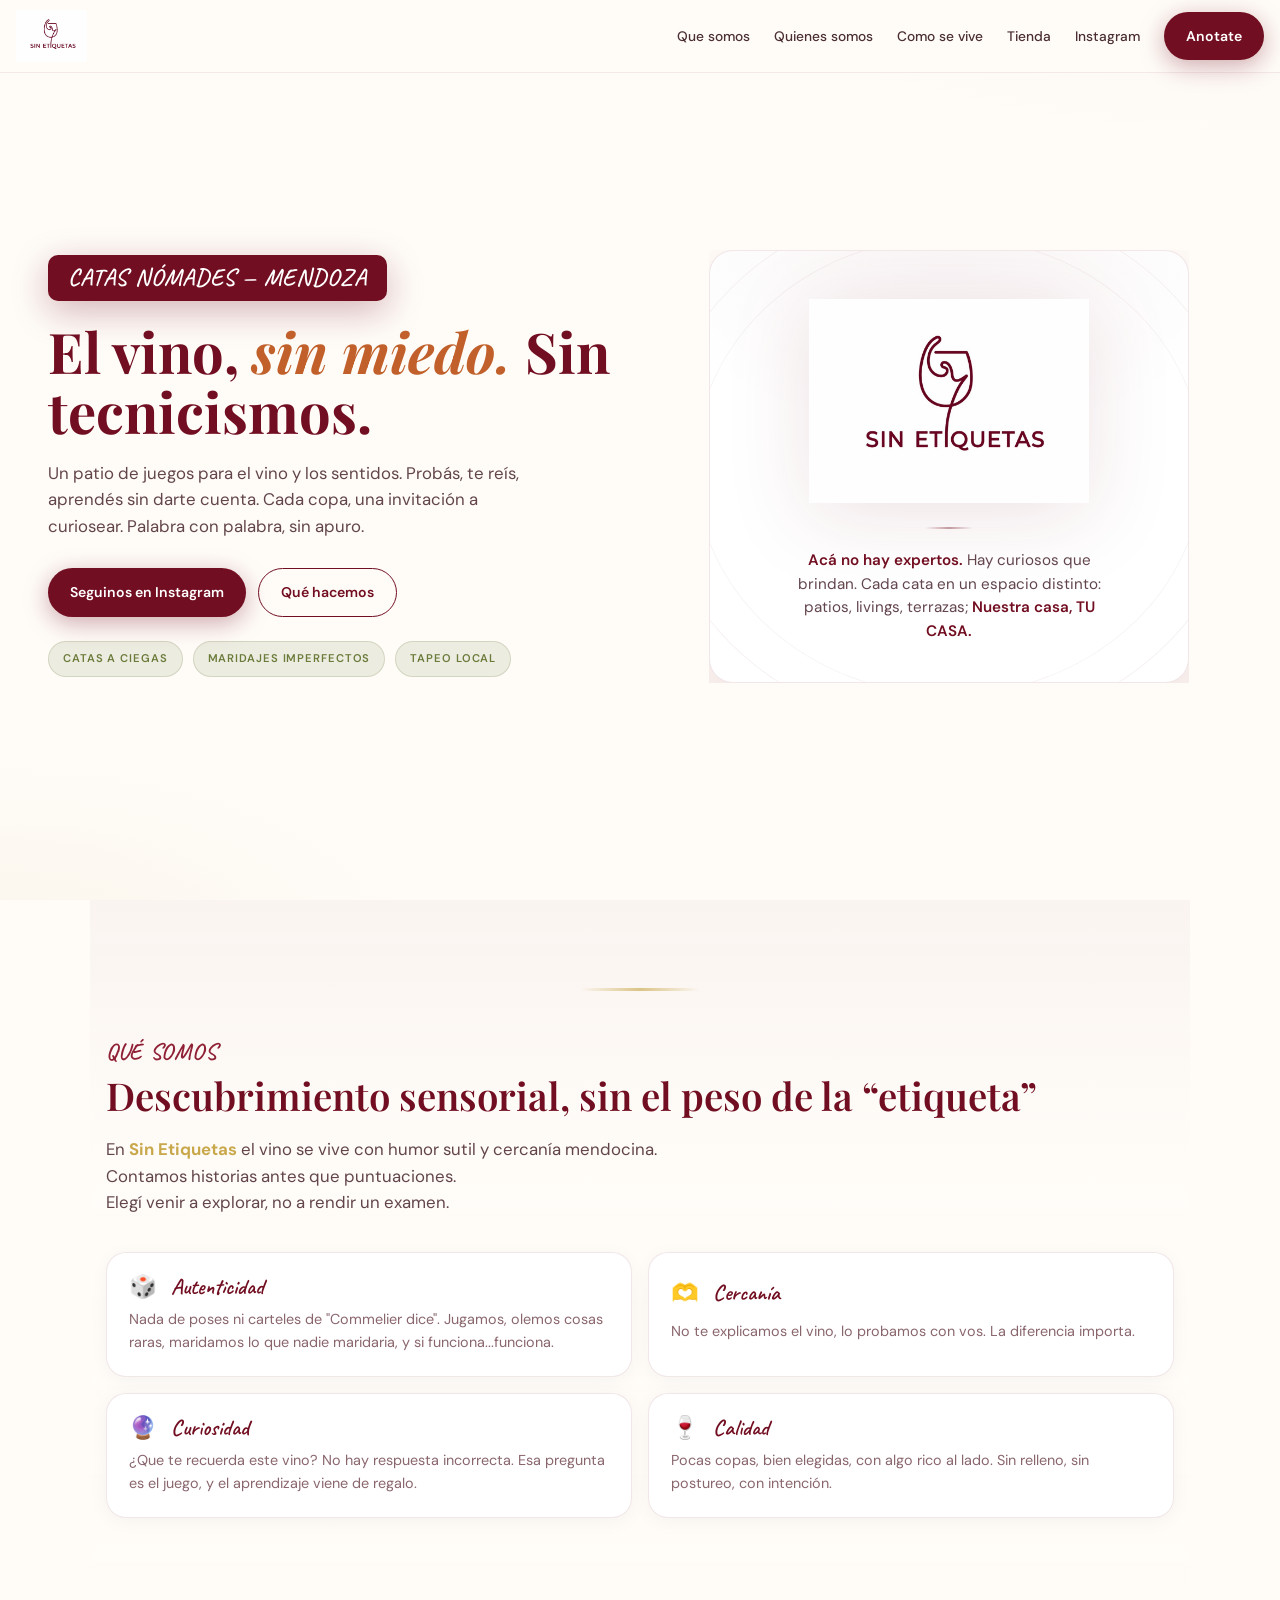
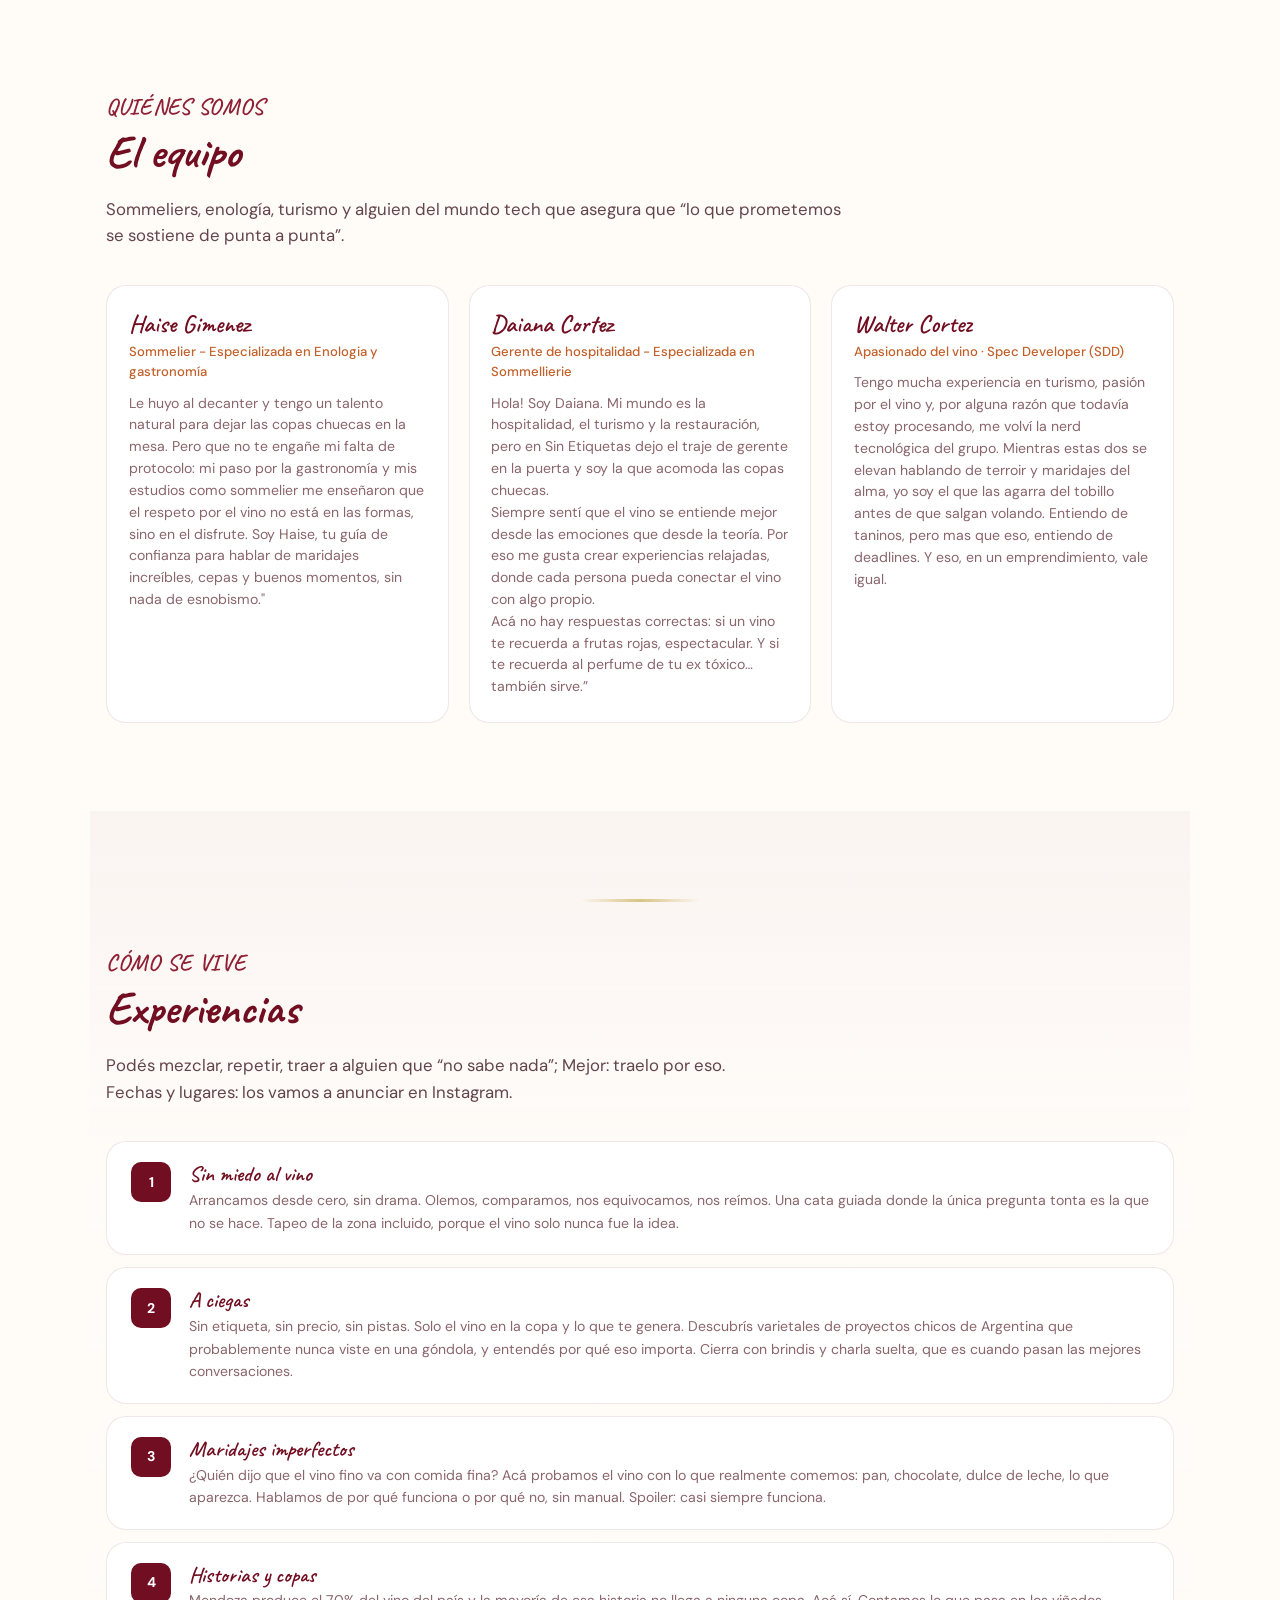
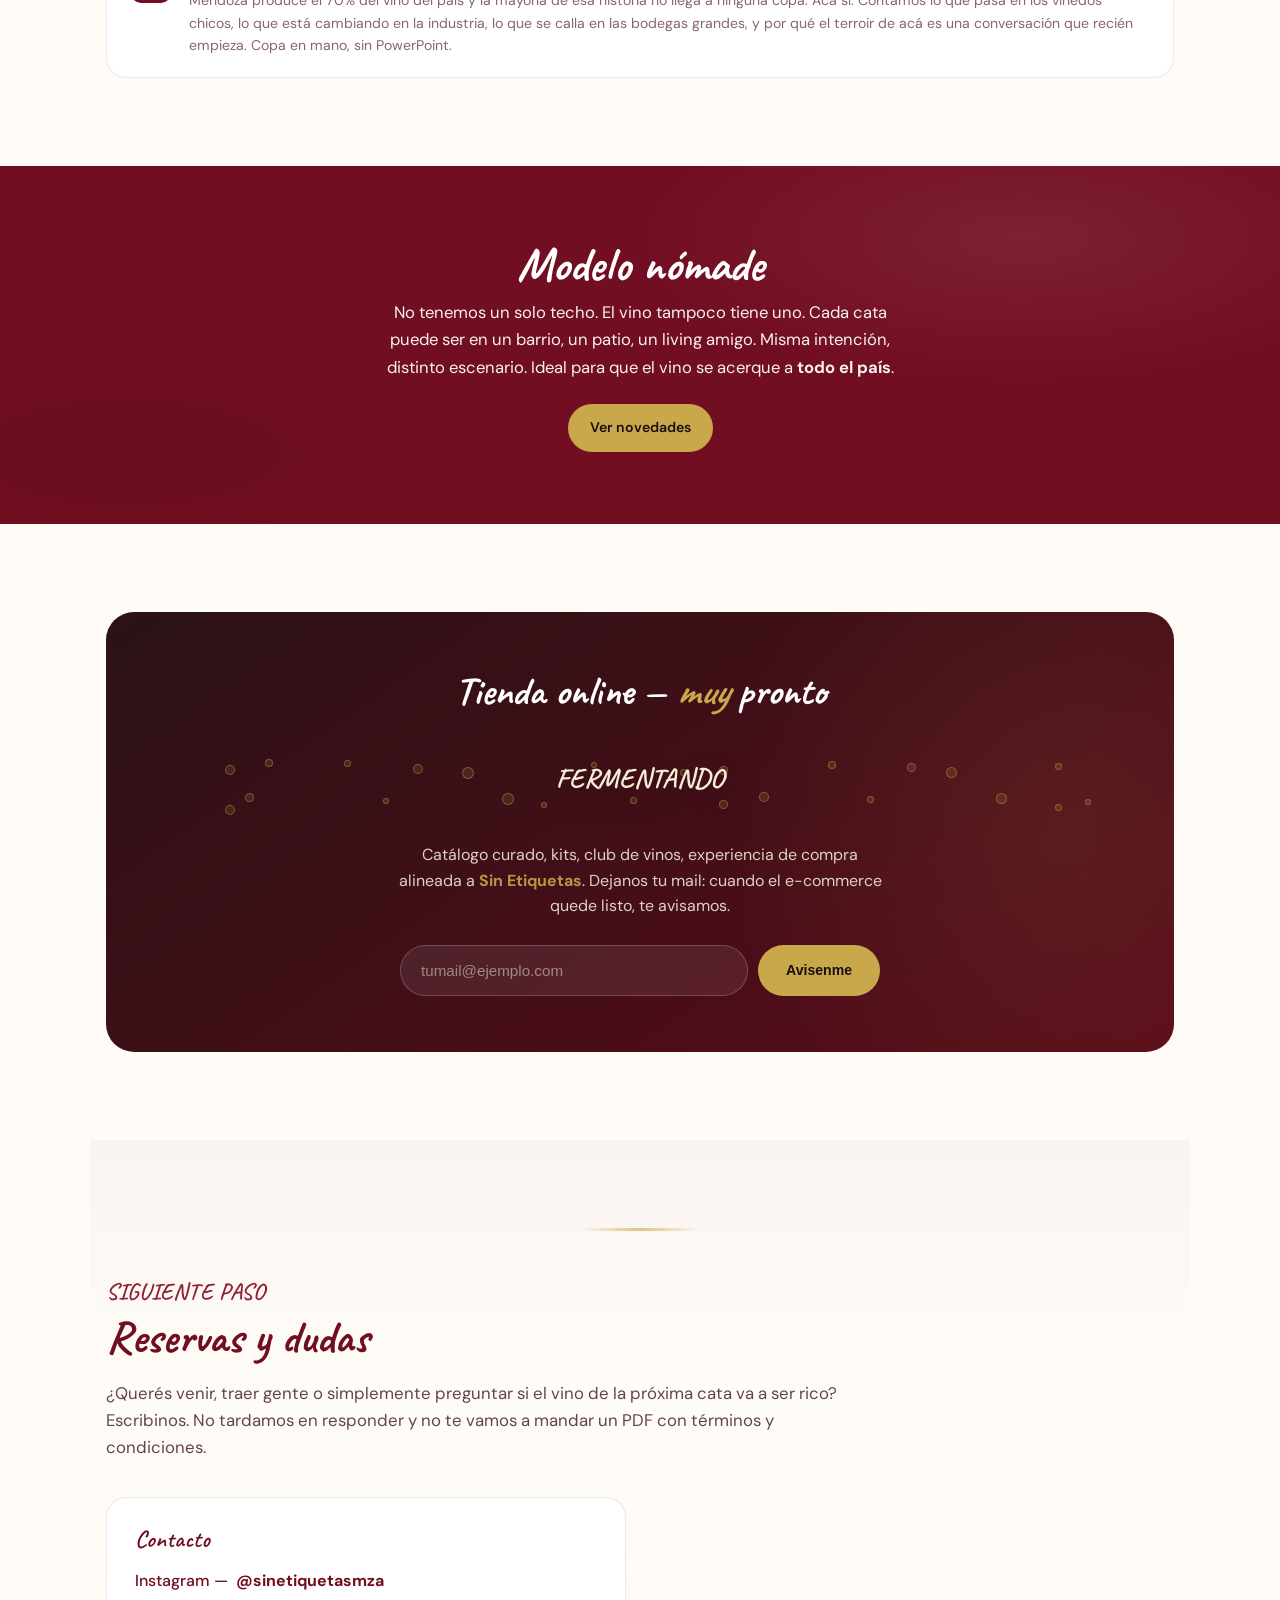
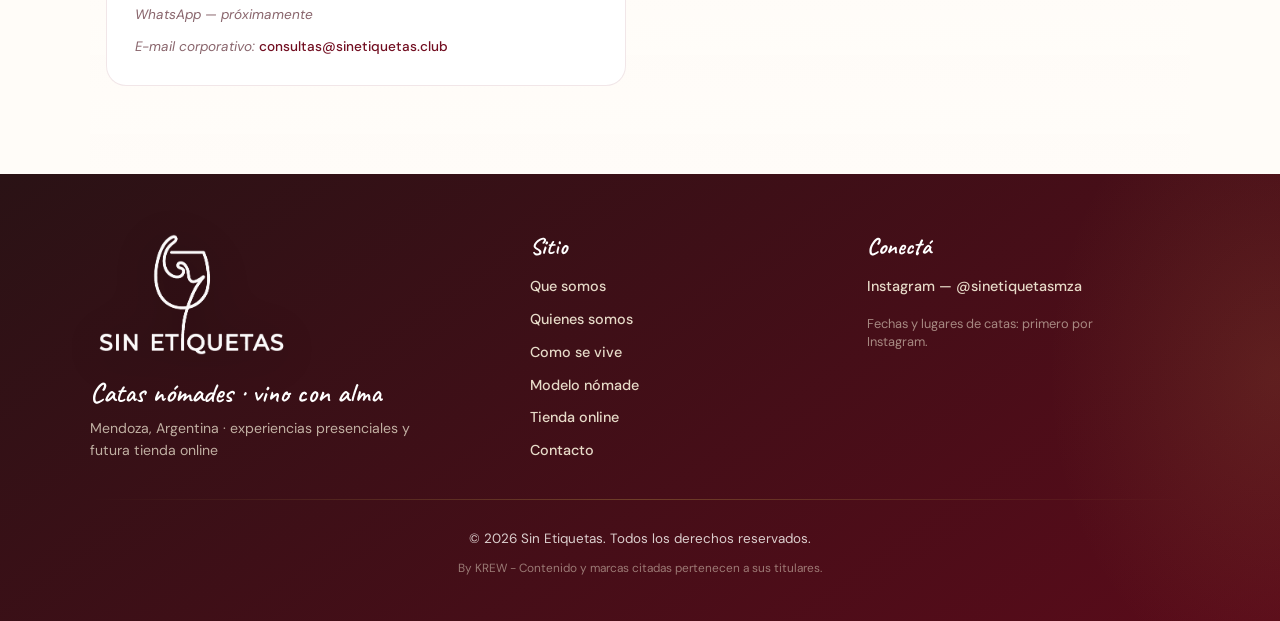
==== index.html @ 6b7fa423 "Cambios esteticos varios Muchos cambios" ====
<!DOCTYPE html>
<html lang="es-AR">
<head>
  <meta charset="UTF-8">
  <meta name="viewport" content="width=device-width, initial-scale=1.0, viewport-fit=cover">
  <meta name="color-scheme" content="light">
  <meta name="theme-color" content="#720E21">
  <meta name="msapplication-TileColor" content="#720E21">

  <title>Sin Etiquetas | Catas nómades en Mendoza — vino sin miedo</title>
  <meta name="description" content="Sin Etiquetas: catas nómades y experiencias de vino en Mendoza, sin tecnicismos ni vergüenza. Juegos sensoriales, maridajes y tapeo local. Próxima tienda online. Seguinos en @sinetiquetasmza.">
  <meta name="keywords" content="Sin Etiquetas, cata de vinos Mendoza, catas nómades, vino argentino, experiencia de vino, enoturismo Mendoza, vino sin miedo, maridaje, tapeo Mendoza">
  <meta name="author" content="Sin Etiquetas">
  <meta name="robots" content="index, follow, max-image-preview:large, max-snippet:-1, max-video-preview:-1">
  <meta name="googlebot" content="index, follow">
  <meta name="bingbot" content="index, follow">
  <meta name="referrer" content="strict-origin-when-cross-origin">
  <meta name="geo.region" content="AR-M">
  <meta name="geo.placename" content="Mendoza">
  <meta name="ICBM" content="-32.8895,-68.8458">
  <meta name="language" content="Spanish">
  <meta name="distribution" content="global">
  <meta name="rating" content="general">

  <!-- URL canónica: reemplazá SITE_URL por tu dominio definitivo (ej. https://sinetiquetas.ar) -->
  <link rel="canonical" href="https://sinetiquetas.ar/">
  <link rel="alternate" hreflang="es-AR" href="https://sinetiquetas.ar/">
  <link rel="alternate" hreflang="x-default" href="https://sinetiquetas.ar/">

  <!-- Open Graph (Facebook, WhatsApp, LinkedIn) -->
  <meta property="og:type" content="website">
  <meta property="og:site_name" content="Sin Etiquetas">
  <meta property="og:locale" content="es_AR">
  <meta property="og:title" content="Sin Etiquetas | Catas nómades en Mendoza — vino sin miedo">
  <meta property="og:description" content="Catas nómades y experiencias de vino en Mendoza: sin tecnicismos, con humor mendocino. Juegos, aromas, maridajes imperfectos y tapeo local.">
  <meta property="og:url" content="https://sinetiquetas.ar/">
  <meta property="og:image" content="https://sinetiquetas.ar/assets/logo-sin-etiquetas.png">
  <meta property="og:image:type" content="image/png">
  <meta property="og:image:alt" content="Logo Sin Etiquetas — vino y experiencias en Mendoza">

  <!-- Twitter / X -->
  <meta name="twitter:card" content="summary_large_image">
  <meta name="twitter:title" content="Sin Etiquetas | Catas nómades en Mendoza">
  <meta name="twitter:description" content="Vino sin miedo: catas nómades, juegos sensoriales y tapeo en Mendoza. @sinetiquetasmza">
  <meta name="twitter:image" content="https://sinetiquetas.ar/assets/logo-sin-etiquetas.png">
  <meta name="twitter:image:alt" content="Logo Sin Etiquetas">

  <link rel="icon" href="assets/logo-sin-etiquetas.png" type="image/png" sizes="any">
  <link rel="apple-touch-icon" href="assets/logo-sin-etiquetas.png">

  <script type="application/ld+json">
  {
    "@context": "https://schema.org",
    "@graph": [
      {
        "@type": "Organization",
        "@id": "https://sinetiquetas.ar/#organization",
        "name": "Sin Etiquetas",
        "url": "https://sinetiquetas.ar/",
        "logo": {
          "@type": "ImageObject",
          "url": "https://sinetiquetas.ar/assets/logo-sin-etiquetas.png"
        },
        "description": "Experiencias de vino nómades en Mendoza: catas accesibles, juegos sensoriales y tapeo local, sin tecnicismos.",
        "areaServed": { "@type": "Country", "name": "Argentina" },
        "address": {
          "@type": "PostalAddress",
          "addressRegion": "Mendoza",
          "addressCountry": "AR"
        },
        "sameAs": [
          "https://www.instagram.com/sinetiquetasmza/"
        ]
      },
      {
        "@type": "WebSite",
        "@id": "https://sinetiquetas.ar/#website",
        "url": "https://sinetiquetas.ar/",
        "name": "Sin Etiquetas",
        "description": "Catas nómades en Mendoza — vino sin miedo. Próximamente tienda online.",
        "publisher": { "@id": "https://sinetiquetas.ar/#organization" },
        "inLanguage": "es-AR"
      }
    ]
  }
  </script>

  <link rel="preconnect" href="https://fonts.googleapis.com">
  <link rel="preconnect" href="https://fonts.gstatic.com" crossorigin>
  <link href="https://fonts.googleapis.com/css2?family=Caveat:wght@500;600;700&family=DM+Sans:ital,opsz,wght@0,9..40,200..1000;1,9..40,200..1000&family=Playfair+Display:ital,wght@0,400;0,600;0,700;1,400&display=swap" rel="stylesheet">
  <link rel="stylesheet" href="css/styles.css">
</head>
<body>
  <a class="skip-link" href="#main">Ir al contenido</a>

  <header class="nav" id="nav">
    <a class="logo" href="#">
      <img src="assets/logo-sin-etiquetas.png" width="200" height="64" alt="Sin Etiquetas" />
    </a>
    <button type="button" class="nav-toggle" id="navToggle" aria-label="Abrir menú" aria-expanded="false">
      <svg width="28" height="28" viewBox="0 0 24 24" fill="none" stroke="currentColor" stroke-width="2" aria-hidden="true">
        <path d="M4 6h16M4 12h16M4 18h16"/>
      </svg>
    </button>
    <nav class="nav-links" id="navLinks" aria-label="Principal">
      <a href="#propuesta">Que somos</a>
      <a href="#equipo">Quienes somos</a>
      <a href="#experiencias">Como se vive</a>
      <a href="#tienda">Tienda</a>
      <a href="https://www.instagram.com/sinetiquetasmza/" target="_blank" rel="noopener noreferrer">Instagram</a>
      <a class="btn btn--primary" href="#contacto">Anotate</a>
    </nav>
  </header>

  <main id="main">
    <section class="hero" aria-labelledby="hero-title">
      <div class="hero-copy">
        <p class="hero-eyebrow">CATAS NÓMADES — MENDOZA</p>
        <h1 id="hero-title">El vino, <em>sin miedo.</em> Sin tecnicismos.</h1>
        <p class="hero-lead">Un patio de juegos para el vino y los sentidos. Probás, te reís, aprendés sin darte cuenta. Cada copa, una invitación a curiosear. Palabra con palabra, sin apuro.</p>
        <div class="hero-cta">
          <a class="btn btn--primary" href="https://www.instagram.com/sinetiquetasmza/" target="_blank" rel="noopener noreferrer">Seguinos en Instagram</a>
          <a class="btn btn--ghost" href="#propuesta">Qué hacemos</a>
        </div>
        <div class="hero-badges" role="list">
          <span class="badge" role="listitem">Catas a ciegas</span>
          <span class="badge" role="listitem">Maridajes imperfectos</span>
          <span class="badge" role="listitem">Tapeo local</span>
        </div>
      </div>
      <div class="hero-showcase" aria-hidden="true">
        <div class="hero-showcase__frame">
          <div class="hero-showcase__rings" aria-hidden="true">
            <span></span><span></span><span></span>
          </div>
          <div class="hero-logo-wrap">
            <img src="assets/logo-sin-etiquetas.png" width="400" height="200" alt="" role="presentation" />
            <div class="hero-showcase__line" aria-hidden="true"></div>
            <p class="hero-showcase__quote">
              <strong>Acá no hay expertos.</strong> Hay curiosos que brindan. Cada cata en un espacio distinto: patios, livings, terrazas; <strong>Nuestra casa, TU CASA.</strong>
            </p>
            <!--<div class="hero-borravino-slab" role="note">
              Identidad mínima y viva: vino, conversación, Mendoza. Sin ruido visual.
            </div>-->
          </div>
        </div>
      </div>
    </section>

    <section class="section section--alt reveal" id="propuesta" aria-labelledby="propuesta-title">
      <p class="kicker">QUÉ SOMOS</p>
      <h2 id="propuesta-title" class="titulo-playfair">Descubrimiento sensorial, sin el peso de la “etiqueta”</h2>
      <p class="lead">En <strong class="text-dorado">Sin Etiquetas</strong> el vino se vive con humor sutil y cercanía mendocina. <br> Contamos historias antes que puntuaciones. <br> Elegí venir a explorar, no a rendir un examen.</p>
      <!--<div class="propuesta-ref">
        <p class="propuesta-ref__label">Referencia de tono:</p>
        <p class="texto-cita">“Astringente: dicese del vino que te deja la boca seca… tranqui, son los taninos. Un buen queso y se arregla.” Ese espíritu, en cada encuentro.</p>
      </div>-->
      <div class="pillars">
        <article class="pillar">
          <div class="icon" aria-hidden="true">🎲</div>
          <h3>Autenticidad</h3>
          <p>Nada de poses ni carteles de "Commelier dice". Jugamos, olemos cosas raras, maridamos lo que nadie maridaria, y si funciona...funciona.</p>
        </article>
        <article class="pillar">
          <div class="icon" aria-hidden="true">🫶</div>
          <h3>Cercanía</h3>
          <p>No te explicamos el vino, lo probamos con vos. La diferencia importa.</p>
        </article>
        <article class="pillar">
          <div class="icon" aria-hidden="true">🔮</div>
          <h3>Curiosidad</h3>
          <p>¿Que te recuerda este vino? No hay respuesta incorrecta. Esa pregunta es el juego, y el aprendizaje viene de regalo.</p>
        </article>
        <article class="pillar">
          <div class="icon" aria-hidden="true">🍷</div>
          <h3>Calidad</h3>
          <p>Pocas copas, bien elegidas, con algo rico al lado. Sin relleno, sin postureo, con intención.</p>
        </article>
      </div>
    </section>

    <section class="section reveal" id="equipo" aria-labelledby="equipo-title">
      <p class="kicker">QUIÉNES SOMOS</p>
      <h2 id="equipo-title">El equipo</h2>
      <p class="lead">Sommeliers, enología, turismo y alguien del mundo tech que asegura que “lo que prometemos se sostiene de punta a punta”.</p>
      <div class="team-grid">
        <article class="team-card">
          <h3>Haise Gimenez</h3>
          <p class="rol">Sommelier - Especializada en Enologia y gastronomía</p>
          <p>Le huyo al decanter y tengo un talento natural para dejar las copas chuecas en la mesa. Pero que no te engañe mi falta de protocolo: mi paso por la gastronomía y mis estudios como sommelier me enseñaron que el respeto por el vino no está en las formas, sino en el disfrute. Soy Haise, tu guía de confianza para hablar de maridajes increíbles, cepas y buenos momentos, sin nada de esnobismo."</p>
        </article>
        <article class="team-card">
          <h3>Daiana Cortez</h3>
          <p class="rol">Gerente de hospitalidad - Especializada en Sommellierie</p>
          <p>Hola! Soy Daiana. Mi mundo es la hospitalidad, el turismo y la restauración, pero en Sin Etiquetas dejo el traje de gerente en la puerta y soy la que acomoda las copas chuecas.
          <br>
          Siempre sentí que el vino se entiende mejor desde las emociones que desde la teoría. Por eso me gusta crear experiencias relajadas, donde cada persona pueda conectar el vino con algo propio.
          <br>
          Acá no hay respuestas correctas: si un vino te recuerda a frutas rojas, espectacular. Y si te recuerda al perfume de tu ex tóxico… también sirve.”</p>
        </article>
        <article class="team-card">
          <h3>Walter Cortez</h3>
          <p class="rol">Apasionado del vino · Spec Developer (SDD)</p>
          <p>Tengo mucha experiencia en turismo, pasión por el vino y, por alguna razón que todavía estoy procesando, me volví la nerd tecnológica del grupo. Mientras estas dos se elevan hablando de terroir y maridajes del alma, yo soy el que las agarra del tobillo antes de que salgan volando. Entiendo de taninos, pero mas que eso, entiendo de deadlines. Y eso, en un emprendimiento, vale igual.</p>
        </article>
      </div>
    </section>

    <section class="section section--alt reveal" id="experiencias" aria-labelledby="exp-title">
      <p class="kicker">CÓMO SE VIVE</p>
      <h2 id="exp-title">Experiencias</h2>
      <p class="lead">Podés mezclar, repetir, traer a alguien que “no sabe nada”; Mejor: traelo por eso. <br> Fechas y lugares: los vamos a anunciar en Instagram.</p>
      <div class="experiences">
        <article class="exp-card">
          <div class="exp-num">1</div>
          <div>
            <h3>Sin miedo al vino</h3>
            <p>Arrancamos desde cero, sin drama. Olemos, comparamos, nos equivocamos, nos reímos. Una cata guiada donde la única pregunta tonta es la que no se hace. Tapeo de la zona 	incluido, porque el vino solo nunca fue la idea.</p>
          </div>
        </article>
        <article class="exp-card">
          <div class="exp-num">2</div>
          <div>
            <h3>A ciegas</h3>
            <p>Sin etiqueta, sin precio, sin pistas. Solo el vino en la copa y lo que te genera. Descubrís varietales de proyectos chicos de Argentina que probablemente nunca viste en 	una góndola, y entendés por qué eso importa. Cierra con brindis y charla suelta, que es cuando pasan las mejores conversaciones.</p>
          </div>
        </article>
        <article class="exp-card">
          <div class="exp-num">3</div>
          <div>
            <h3>Maridajes imperfectos</h3>
            <p>¿Quién dijo que el vino fino va con comida fina? Acá probamos el vino con lo que realmente comemos: pan, chocolate, dulce de leche, lo que aparezca. Hablamos de por qué 	funciona o por qué no, sin manual. Spoiler: casi siempre funciona.</p>
          </div>
        </article>
        <article class="exp-card">
          <div class="exp-num">4</div>
          <div>
            <h3>Historias y copas</h3>
            <p>Mendoza produce el 70% del vino del país y la mayoría de esa historia no llega a ninguna copa. Acá sí. Contamos lo que pasa en los viñedos chicos, lo que está cambiando en 	la industria, lo que se calla en las bodegas grandes, y por qué el terroir de acá es una conversación que recién empieza. Copa en mano, sin PowerPoint.</p>
          </div>
        </article>
      </div>
    </section>

    <div class="strip reveal" id="nomade">
      <h2>Modelo nómade</h2>
      <p>No tenemos un solo techo. El vino tampoco tiene uno. Cada cata puede ser en un barrio, un patio, un living amigo. Misma intención, distinto escenario. Ideal para que el vino se acerque a <strong>todo el país</strong>.</p>
      <a class="btn btn--gold" href="https://www.instagram.com/sinetiquetasmza/" target="_blank" rel="noopener noreferrer">Ver novedades</a>
    </div>

    <section class="section reveal" id="tienda" aria-labelledby="shop-title">
      <!--<p class="kicker">Futuro</p>-->
      <h2 id="shop-title" class="visually-hidden">Tienda online</h2>
      <div class="shop-tease">
        <h2>Tienda online — <em class="shop-tease__muy">muy</em> pronto</h2>
        <div class="shop-tease__fermentando" aria-label="FERMENTANDO">
          <div class="shop-tease__bubbles shop-tease__bubbles--top" aria-hidden="true">
            <span style="--x: 8%; --y: 70%; --size: 10px; --dur: 5.2s; --delay: -1.1s;"></span>
            <span style="--x: 20%; --y: 60%; --size: 7px; --dur: 4.6s; --delay: -2.3s;"></span>
            <span class="shop-tease__bubble--pop" style="--x: 32%; --y: 75%; --size: 12px; --dur: 6.0s; --delay: -0.4s;"></span>
            <span style="--x: 45%; --y: 65%; --size: 6px; --dur: 4.2s; --delay: -1.8s;"></span>
            <span style="--x: 58%; --y: 72%; --size: 9px; --dur: 5.4s; --delay: -2.8s;"></span>
            <span style="--x: 69%; --y: 62%; --size: 8px; --dur: 4.8s; --delay: -0.9s;"></span>
            <span class="shop-tease__bubble--pop" style="--x: 81%; --y: 74%; --size: 11px; --dur: 6.2s; --delay: -1.6s;"></span>
            <span style="--x: 92%; --y: 66%; --size: 7px; --dur: 4.5s; --delay: -2.1s;"></span>
            <span style="--x: 12%; --y: 58%; --size: 8px; --dur: 4.7s; --delay: -1.2s;"></span>
            <span style="--x: 27%; --y: 68%; --size: 10px; --dur: 6.3s; --delay: -0.9s;"></span>
            <span style="--x: 54%; --y: 78%; --size: 7px; --dur: 5.0s; --delay: -2.1s;"></span>
            <span style="--x: 77%; --y: 66%; --size: 9px; --dur: 5.9s; --delay: -1.4s;"></span>
          </div>

          <div class="shop-tease__fermentando-text">FERMENTANDO</div>

          <div class="shop-tease__bubbles shop-tease__bubbles--bottom" aria-hidden="true">
            <span style="--x: 10%; --y: 30%; --size: 9px; --dur: 5.6s; --delay: -1.4s;"></span>
            <span style="--x: 24%; --y: 40%; --size: 6px; --dur: 4.3s; --delay: -2.6s;"></span>
            <span style="--x: 36%; --y: 28%; --size: 12px; --dur: 6.4s; --delay: -0.7s;"></span>
            <span style="--x: 49%; --y: 38%; --size: 7px; --dur: 4.7s; --delay: -1.9s;"></span>
            <span style="--x: 62%; --y: 26%; --size: 10px; --dur: 5.8s; --delay: -2.2s;"></span>
            <span style="--x: 73%; --y: 36%; --size: 7px; --dur: 4.6s; --delay: -1.1s;"></span>
            <span style="--x: 86%; --y: 30%; --size: 11px; --dur: 6.1s; --delay: -0.6s;"></span>
            <span style="--x: 95%; --y: 42%; --size: 6px; --dur: 4.4s; --delay: -2.5s;"></span>
            <span style="--x: 8%; --y: 55%; --size: 10px; --dur: 6.2s; --delay: -1.8s;"></span>
            <span style="--x: 40%; --y: 48%; --size: 6px; --dur: 4.8s; --delay: -2.2s;"></span>
            <span style="--x: 58%; --y: 44%; --size: 9px; --dur: 5.7s; --delay: -0.8s;"></span>
            <span style="--x: 92%; --y: 52%; --size: 7px; --dur: 4.9s; --delay: -1.3s;"></span>
          </div>
        </div>

        <p>Catálogo curado, kits, club de vinos, experiencia de compra alineada a <strong class="text-dorado">Sin Etiquetas</strong>. Dejanos tu mail: cuando el e-commerce quede listo, te avisamos.</p>
        <form class="waitlist" id="waitlist" action="#" method="post" onsubmit="return false;">
          <label for="email-wait" class="visually-hidden">Correo</label>
          <input type="email" id="email-wait" name="email" placeholder="tumail@ejemplo.com" autocomplete="email" required>
          <button type="submit" class="btn btn--gold">Avisenme</button>
        </form>
      </div>
    </section>

    <section class="section section--alt reveal" id="contacto" aria-labelledby="contacto-title">
      <p class="kicker">SIGUIENTE PASO</p>
      <h2 id="contacto-title">Reservas y dudas</h2>
      <p class="lead">¿Querés venir, traer gente o simplemente preguntar si el vino de la próxima cata va a ser rico? Escribinos. No tardamos en responder y no te vamos a mandar un PDF con 	términos y condiciones.</p>
      <div class="contact-grid">
        <div class="contact-box">
          <h3>Contacto</h3>
          <div class="contact-links">
            <a href="https://www.instagram.com/sinetiquetasmza/" target="_blank" rel="noopener noreferrer">Instagram — <strong>@sinetiquetasmza</strong></a>
            <p class="coming-soon">WhatsApp — próximamente</p>
            <p class="coming-soon" id="email-org">E-mail corporativo: <a href="mailto:consultas@sinetiquetas.club">consultas@sinetiquetas.club</a></p>
          </div>
        </div>
        <!--<div class="contact-box">
          <h3>Frases guía</h3>
          <p class="frase-guia">“Aprender jugando, brindar sintiendo.”</p>
          <p class="frase-guia">“Descubrí. Probá. Brindá.”</p>
        </div>-->
      </div>
    </section>
  </main>

  <footer class="site-footer">
    <div class="site-footer__inner">
      <div class="site-footer__top">
        <div class="site-footer__brand">
          <a class="site-footer__logo" href="#" aria-label="Sin Etiquetas — inicio">
            <img src="assets/logo-blanco.png" width="200" height="64" alt="" decoding="async" />
          </a>
          <p class="site-footer__tagline">Catas nómades · vino con alma</p>
          <p class="site-footer__loc">Mendoza, Argentina · experiencias presenciales y futura tienda online</p>
        </div>
        <nav class="site-footer__col" aria-labelledby="footer-nav-title">
          <h2 id="footer-nav-title" class="site-footer__heading">Sitio</h2>
          <ul class="site-footer__list">
            <li><a href="#propuesta">Que somos</a></li>
            <li><a href="#equipo">Quienes somos</a></li>
            <li><a href="#experiencias">Como se vive</a></li>
            <li><a href="#nomade">Modelo nómade</a></li>
            <li><a href="#tienda">Tienda online</a></li>
            <li><a href="#contacto">Contacto</a></li>
          </ul>
        </nav>
        <div class="site-footer__col" aria-labelledby="footer-social-title">
          <h2 id="footer-social-title" class="site-footer__heading">Conectá</h2>
          <ul class="site-footer__list">
            <li>
              <a href="https://www.instagram.com/sinetiquetasmza/" target="_blank" rel="noopener noreferrer">Instagram — @sinetiquetasmza</a>
            </li>
          </ul>
          <p class="site-footer__hint">Fechas y lugares de catas: primero por Instagram.</p>
        </div>
      </div>
      <div class="site-footer__rule" aria-hidden="true"></div>
      <div class="site-footer__bottom">
        <p class="site-footer__copy">© <span id="y"></span> Sin Etiquetas. Todos los derechos reservados.</p>
        <p class="site-footer__legal">By KREW - Contenido y marcas citadas pertenecen a sus titulares.</p>
      </div>
    </div>
  </footer>

  <script src="js/main.js" defer></script>
</body>
</html>
---- css/styles.css ----
:root {
  /* Logo oficial: borravino */
  --borravino: #720E21;
  --borravino-dark: #5a0b1a;
  --borravino-mid: #8f2035;
  /* Cuerpos: matices hacia el borravino, no gris puro */
  --texto-cuerpo: #4a2e34;
  --texto-cuerpo-suave: rgba(72, 38, 46, 0.86);
  --texto-secundario: rgba(91, 42, 51, 0.72);
  --uva: #720E21;
  --tierra: #8B4513;
  --terracota: #C1602A;
  --beige: #F5EDD8;
  --olivo: #6B7B3A;
  --dorado: #C9A84C;
  --crema: #FFFCF8;
  --blanco: #ffffff;
  --oscuro: #1a0f0e;
  --radius: 20px;
  --radius-sm: 12px;
  --shadow: 0 24px 60px rgba(114, 14, 33, 0.1);
  --shadow-lg: 0 32px 80px rgba(114, 14, 33, 0.14);
  --ease: cubic-bezier(0.22, 1, 0.36, 1);
  /* Espaciado responsive (móvil / tablet / desktop) */
  --pad-x: clamp(1rem, 4vw, 2rem);
  --pad-section-y: clamp(3.25rem, 8vw, 5.5rem);
}

*, *::before, *::after { box-sizing: border-box; margin: 0; padding: 0; }

html {
  scroll-behavior: smooth;
  -webkit-font-smoothing: antialiased;
  overflow-x: clip;
  max-width: 100%;
}
@supports not (overflow: clip) {
  html { overflow-x: hidden; }
}

@media (prefers-reduced-motion: reduce) {
  *, *::before, *::after {
    animation-duration: 0.01ms !important;
    animation-iteration-count: 1 !important;
    transition-duration: 0.01ms !important;
  }
}

body {
  font-family: "DM Sans", system-ui, sans-serif;
  color: var(--texto-cuerpo);
  background-color: var(--crema);
  background-image:
    radial-gradient(ellipse 100% 60% at 100% -15%, rgba(114, 14, 33, 0.045) 0%, transparent 52%),
    radial-gradient(ellipse 70% 45% at 0% 105%, rgba(201, 168, 76, 0.07) 0%, transparent 48%);
  background-attachment: fixed;
  line-height: 1.6;
  overflow-x: clip;
  max-width: 100%;
  overflow-wrap: anywhere;
  word-break: break-word;
  text-size-adjust: 100%;
  -webkit-text-size-adjust: 100%;
}
body.nav-open {
  overflow: hidden;
  touch-action: none;
}

img { max-width: 100%; height: auto; display: block; }

a { color: inherit; text-decoration: none; }
a:focus-visible, button:focus-visible {
  outline: 2px solid var(--borravino);
  outline-offset: 3px;
}

.skip-link {
  position: absolute;
  left: -9999px;
  z-index: 10000;
  padding: 12px 20px;
  background: var(--borravino);
  color: var(--blanco);
}
.skip-link:focus { left: 16px; top: 16px; }

/* --- Nav --- */
.nav {
  position: fixed;
  top: 0; left: 0; right: 0;
  z-index: 1000;
  padding-top: max(10px, env(safe-area-inset-top));
  padding-bottom: 10px;
  padding-left: max(1rem, env(safe-area-inset-left));
  padding-right: max(1rem, env(safe-area-inset-right));
  display: flex;
  align-items: center;
  justify-content: space-between;
  gap: 12px;
  background: rgba(255, 252, 248, 0.9);
  backdrop-filter: blur(16px) saturate(1.2);
  border-bottom: 1px solid rgba(114, 14, 33, 0.08);
  transition: box-shadow 0.35s var(--ease), padding 0.35s;
}
.nav.is-scrolled {
  box-shadow: 0 8px 40px rgba(114, 14, 33, 0.08);
  padding-top: 10px;
  padding-bottom: 10px;
  background: rgba(255, 252, 248, 0.94);
  backdrop-filter: blur(20px) saturate(1.25);
}

.logo {
  display: flex;
  align-items: center;
  height: clamp(44px, 10vw, 52px);
  min-width: 0;
  flex-shrink: 1;
}
.logo img {
  height: 100%;
  width: auto;
  max-width: min(200px, 52vw);
  object-fit: contain;
}

.nav-links {
  display: flex;
  align-items: center;
  gap: 24px;
}
.nav-links a:not(.btn) {
  font-size: 0.86rem;
  font-weight: 500;
  color: var(--texto-cuerpo);
  transition: color 0.2s, opacity 0.2s;
}
.nav-links a:not(.btn):hover { color: var(--borravino); }

.btn {
  display: inline-flex;
  align-items: center;
  justify-content: center;
  gap: 8px;
  padding: 12px 22px;
  min-height: 48px;
  border-radius: 999px;
  font-size: 0.88rem;
  font-weight: 600;
  border: none;
  cursor: pointer;
  touch-action: manipulation;
  transition: transform 0.2s var(--ease), box-shadow 0.25s, background 0.2s;
}
.btn:active { transform: scale(0.98); }
.btn--primary {
  background: var(--borravino);
  color: var(--blanco);
  box-shadow: 0 6px 24px rgba(114, 14, 33, 0.35);
}
.btn--primary:hover {
  background: var(--borravino-dark);
  box-shadow: 0 10px 32px rgba(114, 14, 33, 0.42);
}
.btn--ghost {
  background: transparent;
  color: var(--borravino);
  border: 1.5px solid var(--borravino);
}
.btn--ghost:hover { background: rgba(114, 14, 33, 0.05); }
.btn--gold {
  background: var(--dorado);
  color: var(--oscuro);
}
.btn--gold:hover { filter: brightness(1.05); }

.nav-toggle {
  display: none;
  width: 44px; height: 44px;
  border: none;
  background: transparent;
  color: var(--borravino);
  cursor: pointer;
  border-radius: var(--radius-sm);
}
@media (max-width: 900px) {
  .nav-toggle {
    display: flex;
    align-items: center;
    justify-content: center;
    flex-shrink: 0;
  }
  .nav-links {
    position: fixed;
    top: calc(env(safe-area-inset-top, 0px) + 3.85rem);
    left: 0;
    right: 0;
    max-height: calc(100dvh - env(safe-area-inset-top, 0px) - env(safe-area-inset-bottom, 0px) - 4.25rem);
    overflow-y: auto;
    -webkit-overflow-scrolling: touch;
    flex-direction: column;
    align-items: stretch;
    padding: 1rem max(1rem, env(safe-area-inset-left)) calc(1.25rem + env(safe-area-inset-bottom)) max(1rem, env(safe-area-inset-right));
    background: var(--crema);
    border-bottom: 1px solid rgba(114, 14, 33, 0.1);
    box-shadow: 0 20px 50px rgba(42, 26, 20, 0.12);
    gap: 4px;
    transform: translateY(-120%);
    opacity: 0;
    pointer-events: none;
    transition: transform 0.4s var(--ease), opacity 0.4s;
  }
  .nav-links.is-open {
    transform: translateY(0);
    opacity: 1;
    pointer-events: auto;
  }
  .nav-links a:not(.btn) {
    padding: 14px 12px;
    min-height: 48px;
    display: flex;
    align-items: center;
    border-radius: var(--radius-sm);
    font-size: 1rem;
  }
  .nav-links a:not(.btn):active { background: rgba(114, 14, 33, 0.06); }
  .nav .btn--primary { width: 100%; min-height: 52px; font-size: 1rem; }
}

main {
  width: 100%;
  max-width: 100%;
  overflow-x: clip;
}

/* --- Hero --- */
.hero {
  min-height: 100svh;
  display: grid;
  grid-template-columns: minmax(0, 1fr) minmax(0, 1fr);
  align-items: center;
  gap: clamp(28px, 4vw, 56px);
  padding: 120px clamp(16px, 4vw, 48px) 88px;
  max-width: 1280px;
  width: 100%;
  margin: 0 auto;
  min-width: 0;
}
.hero-copy {
  min-width: 0;
}
@media (max-width: 1024px) {
  .hero {
    grid-template-columns: minmax(0, 1fr);
    padding-top: calc(5.75rem + env(safe-area-inset-top, 0px));
    padding-left: max(1rem, env(safe-area-inset-left));
    padding-right: max(1rem, env(safe-area-inset-right));
    padding-bottom: 3rem;
    min-height: auto;
  }
}

/* Daiana: barra borravino + letra blanca. Tipografía: Caveat (brand, como en el brandkit) */
.hero-eyebrow {
  display: inline-block;
  background: var(--borravino);
  color: #ffffff;
  font-family: "Caveat", cursive;
  font-weight: 600;
  font-size: clamp(1.2rem, 2.2vw, 1.5rem);
  letter-spacing: 0.04em;
  line-height: 1.2;
  text-transform: uppercase;
  padding: 0.5rem 1.25rem 0.55rem;
  border-radius: 10px;
  margin-bottom: 1.25rem;
  box-shadow: 0 10px 36px rgba(114, 14, 33, 0.3);
}

.hero-copy > *:nth-child(1) { animation: heroSeq 0.7s var(--ease) both; }
.hero-copy > *:nth-child(2) { animation: heroSeq 0.7s 0.1s var(--ease) both; }
.hero-copy > *:nth-child(3) { animation: heroSeq 0.7s 0.2s var(--ease) both; }
.hero-copy > *:nth-child(4) { animation: heroSeq 0.7s 0.3s var(--ease) both; }
.hero-copy > *:nth-child(5) { animation: heroSeq 0.7s 0.4s var(--ease) both; }

@keyframes heroSeq {
  from { opacity: 0; transform: translateY(24px); }
  to { opacity: 1; transform: translateY(0); }
}

.hero h1 {
  font-family: "Playfair Display", Georgia, serif;
  font-size: clamp(2.4rem, 4.8vw, 3.5rem);
  line-height: 1.08;
  color: var(--borravino);
  margin-bottom: 1.1rem;
  max-width: 16ch;
}
.hero h1 em {
  font-style: italic;
  color: var(--terracota);
}
.hero-lead {
  font-size: 1.05rem;
  color: var(--texto-cuerpo-suave);
  max-width: 40ch;
  margin-bottom: 1.75rem;
  font-weight: 400;
}
.hero-cta { display: flex; flex-wrap: wrap; gap: 12px; }
.hero-badges {
  display: flex;
  flex-wrap: wrap;
  gap: 10px;
  margin-top: 1.5rem;
}
.badge {
  font-size: 0.7rem;
  font-weight: 600;
  letter-spacing: 0.08em;
  text-transform: uppercase;
  padding: 8px 14px;
  border-radius: 999px;
  background: rgba(107, 123, 58, 0.12);
  color: var(--olivo);
  border: 1px solid rgba(107, 123, 58, 0.2);
}

/* Bloque visual: logo oficial sobre blanco, sin el SVG viejo */
.hero-showcase {
  position: relative;
  max-width: min(480px, 100%);
  width: 100%;
  margin: 0 auto;
  min-width: 0;
  overflow: hidden;
  animation: heroShowcase 1.1s 0.2s var(--ease) both;
}
@keyframes heroShowcase {
  from { opacity: 0; transform: translateY(32px) scale(0.96); }
  to { opacity: 1; transform: translateY(0) scale(1); }
}

.hero-showcase__frame {
  position: relative;
  background: var(--blanco);
  border-radius: 24px;
  padding: clamp(1.25rem, 4vw, 3rem) clamp(1rem, 3vw, 2.5rem) clamp(1.25rem, 3vw, 2.5rem);
  box-shadow: var(--shadow-lg);
  border: 1px solid rgba(114, 14, 33, 0.1);
  overflow: hidden;
  width: 100%;
  max-width: 100%;
}
.hero-showcase__frame::before {
  content: "";
  position: absolute;
  inset: 0;
  background: radial-gradient(120% 80% at 50% 0%, rgba(114, 14, 33, 0.04) 0%, transparent 55%);
  pointer-events: none;
}
.hero-showcase__rings {
  position: absolute;
  top: 50%;
  left: 50%;
  width: 140%;
  height: 140%;
  transform: translate(-50%, -50%);
  pointer-events: none;
}
.hero-showcase__rings span {
  position: absolute;
  inset: 0;
  border: 1px solid rgba(114, 14, 33, 0.06);
  border-radius: 50%;
  animation: ringPulse 5s ease-in-out infinite;
}
.hero-showcase__rings span:nth-child(2) { animation-delay: -1.2s; transform: scale(0.88); }
.hero-showcase__rings span:nth-child(3) { animation-delay: -2.4s; transform: scale(0.76); }
@keyframes ringPulse {
  0%, 100% { opacity: 0.4; }
  50% { opacity: 0.9; }
}

.hero-logo-wrap {
  position: relative;
  z-index: 1;
  display: flex;
  flex-direction: column;
  align-items: center;
  text-align: center;
}
.hero-logo-wrap img {
  width: min(280px, min(80%, 100%));
  max-width: 100%;
  height: auto;
  object-fit: contain;
  filter: drop-shadow(0 12px 40px rgba(114, 14, 33, 0.12));
  animation: logoFloat 5.5s ease-in-out infinite;
}
@keyframes logoFloat {
  0%, 100% { transform: translateY(0); }
  50% { transform: translateY(-6px); }
}

.hero-showcase__line {
  width: 48px;
  height: 2px;
  background: linear-gradient(90deg, transparent, var(--borravino), transparent);
  margin: 1.5rem auto 0;
  opacity: 0.4;
}
.hero-showcase__quote {
  position: relative;
  z-index: 1;
  font-size: 0.95rem;
  color: var(--texto-cuerpo-suave);
  line-height: 1.55;
  max-width: 32ch;
  margin: 1.25rem auto 0;
}
.hero-showcase__quote strong { color: var(--borravino); font-weight: 600; }

.hero-borravino-slab {
  margin-top: 1.25rem;
  margin-left: auto;
  margin-right: auto;
  width: 100%;
  max-width: min(36ch, 100%);
  box-sizing: border-box;
  background: var(--borravino);
  color: var(--blanco);
  font-family: "Caveat", cursive;
  font-size: 1.3rem;
  font-weight: 500;
  line-height: 1.4;
  padding: 0.9rem 1.1rem;
  border-radius: 12px;
  text-align: center;
}

/* --- Reveal on scroll --- */
.reveal {
  opacity: 0;
  transform: translateY(28px);
  transition: opacity 0.65s var(--ease), transform 0.65s var(--ease);
}
.reveal.is-inview {
  opacity: 1;
  transform: translateY(0);
}

/* --- Sections --- */
.section {
  padding: clamp(3rem, 7vw, 5.5rem) max(1rem, env(safe-area-inset-left)) clamp(3rem, 7vw, 5.5rem) max(1rem, env(safe-area-inset-right));
  max-width: 1100px;
  width: 100%;
  margin: 0 auto;
  min-width: 0;
}
.section--alt {
  background:
    linear-gradient(180deg, rgba(114, 14, 33, 0.035) 0%, transparent 38%),
    linear-gradient(180deg, rgba(255, 252, 248, 0.97) 0%, var(--crema) 100%);
  position: relative;
}
.section--alt::before {
  content: "";
  display: block;
  width: min(120px, 25%);
  height: 3px;
  margin: 0 auto clamp(2rem, 5vw, 3rem);
  border-radius: 3px;
  background: linear-gradient(90deg, transparent, var(--dorado), transparent);
  opacity: 0.65;
}

.kicker {
  font-family: "Caveat", cursive;
  color: var(--borravino-mid);
  font-size: clamp(1.2rem, 2.2vw, 1.45rem);
  font-weight: 600;
  letter-spacing: 0.03em;
  text-transform: uppercase;
  line-height: 1.15;
  margin-bottom: 0.4rem;
}
.section h2 {
  font-family: "Caveat", cursive;
  font-size: clamp(2rem, 3.8vw, 2.85rem);
  font-weight: 700;
  color: var(--borravino);
  margin-bottom: 1.1rem;
  line-height: 1.12;
}
.section h2.titulo-playfair {
  font-family: "Playfair Display", Georgia, serif;
  font-size: clamp(1.75rem, 3.1vw, 2.4rem);
  font-weight: 600;
  font-style: normal;
  line-height: 1.2;
}
.section p.lead {
  font-size: 1.05rem;
  color: var(--texto-cuerpo-suave);
  max-width: 62ch;
  margin-bottom: 2.25rem;
}
.text-dorado {
  color: #C9A84C;
  font-weight: 700;
}

/* Bloque “Referencia de tono” bajo el lead (alineado con el título de sección) */
.propuesta-ref {
  max-width: 62ch;
  width: 100%;
  min-width: 0;
  margin-bottom: 2rem;
}
.propuesta-ref__label {
  font-family: "Caveat", cursive;
  font-size: clamp(1.22rem, 2.5vw, 1.48rem);
  font-weight: 700;
  color: var(--borravino);
  margin-bottom: 0.55rem;
  line-height: 1.2;
}
.propuesta-ref .texto-cita {
  margin-bottom: 0;
}

.grid-2 {
  display: grid;
  grid-template-columns: minmax(0, 1.1fr) minmax(0, 0.9fr);
  gap: clamp(24px, 4vw, 48px);
  align-items: start;
  min-width: 0;
}
@media (max-width: 800px) { .grid-2 { grid-template-columns: minmax(0, 1fr); } }

.pillars {
  display: grid;
  grid-template-columns: repeat(2, minmax(0, 1fr));
  gap: 16px;
  min-width: 0;
}
.pillar {
  background: #fff;
  border-radius: var(--radius);
  padding: 22px;
  border: 1px solid rgba(114, 14, 33, 0.1);
  box-shadow: 0 4px 20px rgba(26, 15, 14, 0.04);
  transition: border-color 0.3s, box-shadow 0.3s, transform 0.3s var(--ease);
  min-width: 0;
  display: grid;
  grid-template-columns: auto 1fr;
  grid-template-rows: auto auto;
  column-gap: 14px;
}
.pillar:hover {
  border-color: rgba(114, 14, 33, 0.2);
  box-shadow: 0 12px 32px rgba(114, 14, 33, 0.08);
  transform: translateY(-3px);
}
.pillar .icon {
  font-size: 1.4rem;
  margin-bottom: 0;
  grid-column: 1;
  grid-row: 1;
  align-self: center;
  line-height: 1;
}
.pillar h3 {
  font-family: "Caveat", cursive;
  font-size: 1.4rem;
  font-weight: 600;
  color: var(--borravino);
  margin-bottom: 0;
  line-height: 1.1;
  grid-column: 2;
  grid-row: 1;
  align-self: center;
}
.pillar p {
  font-size: 0.9rem;
  color: var(--texto-secundario);
  grid-column: 1 / -1;
  grid-row: 2;
  margin-top: 8px;
}

.experiences { display: grid; gap: 12px; }
.exp-card {
  display: flex;
  gap: 18px;
  align-items: flex-start;
  background: #fff;
  border-radius: var(--radius);
  padding: 20px 24px;
  border: 1px solid rgba(114, 14, 33, 0.1);
  transition: transform 0.3s var(--ease), box-shadow 0.3s;
  min-width: 0;
}
.exp-card > div:last-child {
  min-width: 0;
  flex: 1;
}
.exp-card:hover {
  box-shadow: 0 8px 28px rgba(114, 14, 33, 0.1);
}
.exp-num {
  flex-shrink: 0;
  width: 40px; height: 40px;
  border-radius: 10px;
  background: var(--borravino);
  color: var(--blanco);
  display: flex;
  align-items: center;
  justify-content: center;
  font-weight: 700;
  font-size: 0.88rem;
}
.exp-card h3 {
  font-family: "Caveat", cursive;
  font-size: 1.35rem;
  font-weight: 600;
  color: var(--borravino);
  margin-bottom: 2px;
  line-height: 1.15;
}
.exp-card p { font-size: 0.88rem; color: var(--texto-secundario); }

/* Team */
.team-grid {
  display: grid;
  grid-template-columns: repeat(3, minmax(0, 1fr));
  gap: 20px;
  min-width: 0;
}
.team-card {
  background: #fff;
  border: 1px solid rgba(114, 14, 33, 0.1);
  border-radius: var(--radius);
  padding: 1.5rem 1.35rem;
  transition: transform 0.35s var(--ease), box-shadow 0.35s;
}
.team-card:hover {
  transform: translateY(-2px);
  box-shadow: var(--shadow);
}
.team-card h3 {
  font-family: "Caveat", cursive;
  color: var(--borravino);
  font-size: 1.55rem;
  font-weight: 600;
  margin-bottom: 0.25rem;
  line-height: 1.1;
}
.team-card .rol {
  font-size: 0.82rem;
  color: var(--terracota);
  font-weight: 500;
  margin-bottom: 0.65rem;
}
.team-card p { font-size: 0.88rem; color: var(--texto-secundario); line-height: 1.55; }

/* Nómades strip — borravino sólido */
.strip {
  background: var(--borravino);
  color: var(--blanco);
  padding: clamp(3rem, 8vw, 4.5rem) max(1rem, env(safe-area-inset-left)) clamp(3rem, 8vw, 4.5rem) max(1rem, env(safe-area-inset-right));
  text-align: center;
  position: relative;
  overflow-x: clip;
  overflow-y: hidden;
  width: 100%;
  max-width: 100%;
}
.strip::before {
  content: "";
  position: absolute;
  top: 0; left: 0; right: 0; bottom: 0;
  background: radial-gradient(ellipse 60% 80% at 80% 20%, rgba(255,255,255,0.08) 0%, transparent 50%),
    radial-gradient(ellipse 50% 60% at 10% 80%, rgba(0,0,0,0.1) 0%, transparent 45%);
  pointer-events: none;
}
.strip h2 {
  font-family: "Caveat", cursive;
  font-size: clamp(2.1rem, 4.2vw, 3rem);
  font-weight: 700;
  color: var(--blanco);
  margin-bottom: 0.5rem;
  position: relative;
  line-height: 1.1;
}
.strip p {
  max-width: min(50ch, 100%);
  margin: 0 auto 1.4rem;
  padding: 0 0.25rem;
  opacity: 0.94;
  font-size: clamp(0.95rem, 2.8vw, 1.04rem);
  line-height: 1.65;
  position: relative;
}
.strip .btn--gold { position: relative; }

.shop-tease {
  background: linear-gradient(145deg, #2a1215 0%, var(--borravino-dark) 100%);
  color: var(--beige);
  border-radius: clamp(18px, 3vw, 28px);
  padding: clamp(2rem, 5vw, 3.5rem) clamp(1.15rem, 4vw, 2.5rem);
  text-align: center;
  position: relative;
  overflow: hidden;
  width: 100%;
  max-width: 100%;
  margin-inline: auto;
  box-sizing: border-box;
}
.shop-tease::before {
  content: "";
  position: absolute;
  top: -40%; right: -25%;
  width: 70%;
  height: 180%;
  background: radial-gradient(ellipse, rgba(201, 168, 76, 0.1) 0%, transparent 65%);
  pointer-events: none;
}
.shop-tease h2 {
  font-family: "Caveat", cursive;
  font-size: clamp(1.85rem, 3.5vw, 2.5rem);
  font-weight: 700;
  color: var(--blanco);
  position: relative;
  line-height: 1.15;
}
.shop-tease__muy { color: var(--dorado); font-style: italic; }
.shop-tease p { opacity: 0.88; max-width: 44ch; margin: 0 auto 1.6rem; position: relative; }

.shop-tease__fermentando {
  position: relative;
  display: flex;
  flex-direction: column;
  align-items: center;
  justify-content: center;
  width: 100%;
  min-height: 96px;
  margin: 0.75rem auto 0.95rem;
  overflow: hidden;
}

.shop-tease__fermentando-text {
  position: relative;
  z-index: 2;
  font-family: "Caveat", cursive;
  font-size: clamp(1.35rem, 2.8vw, 1.7rem);
  font-weight: 700;
  color: var(--beige);
  text-transform: uppercase;
  text-shadow: 0 10px 30px rgba(0, 0, 0, 0.25);
  letter-spacing: 0.01em;
}

.shop-tease__bubbles {
  position: absolute;
  left: 0;
  right: 0;
  pointer-events: none;
  overflow: hidden;
  z-index: 1;
  height: 50%;
}

.shop-tease__bubbles--top { top: 0; }
.shop-tease__bubbles--bottom { bottom: 0; transform: translateZ(0); }

.shop-tease__bubbles span {
  position: absolute;
  left: var(--x);
  top: var(--y);
  width: var(--size);
  height: var(--size);
  border-radius: 50%;
  background: rgba(201, 168, 76, 0.16);
  border: 1px solid rgba(201, 168, 76, 0.45);
  box-shadow: 0 12px 28px rgba(201, 168, 76, 0.08);
  opacity: 0.9;
  animation: bubbleFloatUp var(--dur, 5s) ease-in-out infinite;
  animation-delay: var(--delay, 0s);
}

.shop-tease__bubble--pop {
  animation-name: bubblePopUp;
}

.shop-tease__bubbles--bottom span {
  animation-name: bubbleFloatDown;
}

@keyframes bubbleFloatUp {
  0% { transform: translateY(18px) scale(0.98); opacity: 0; }
  20% { opacity: 0.85; }
  100% { transform: translateY(-70px) scale(1.08); opacity: 0.12; }
}

@keyframes bubbleFloatDown {
  0% { transform: translateY(-18px) scale(0.98); opacity: 0; }
  20% { opacity: 0.85; }
  100% { transform: translateY(70px) scale(1.08); opacity: 0.12; }
}

@keyframes bubblePopUp {
  0% { transform: translateY(18px) scale(0.9); opacity: 0; }
  15% { opacity: 0.88; }
  70% { opacity: 0.55; transform: translateY(-20px) scale(1.12); }
  85% {
    opacity: 0.95;
    transform: translateY(-48px) scale(1.7);
    box-shadow: 0 0 0 18px rgba(201, 168, 76, 0.22), 0 16px 34px rgba(201, 168, 76, 0.08);
  }
  100% {
    opacity: 0;
    transform: translateY(-70px) scale(2.4);
    box-shadow: 0 0 0 0 rgba(201, 168, 76, 0);
  }
}

@media (prefers-reduced-motion: reduce) {
  .shop-tease__bubbles span { animation: none; opacity: 0.35; }
}

.waitlist {
  display: flex;
  flex-wrap: wrap;
  gap: 10px;
  justify-content: center;
  max-width: 480px;
  margin: 0 auto;
  position: relative;
}
.waitlist input {
  flex: 1 1 220px;
  padding: 16px 20px;
  border: 1px solid rgba(255, 255, 255, 0.2);
  border-radius: 999px;
  background: rgba(255, 255, 255, 0.08);
  color: var(--beige);
  font-size: 0.95rem;
}
.waitlist input::placeholder { color: rgba(245, 237, 216, 0.5); }
.waitlist .btn--gold { padding: 16px 28px; }
.shop-note {
  font-size: 0.78rem;
  margin-top: 1.1rem;
  opacity: 0.5;
  position: relative;
}

.contact-grid {
  display: grid;
  grid-template-columns: minmax(0, 1fr) minmax(0, 1fr);
  gap: 28px;
  min-width: 0;
}
@media (max-width: 800px) { .contact-grid { grid-template-columns: 1fr; } }
.contact-box {
  background: #fff;
  border-radius: var(--radius);
  padding: 28px;
  border: 1px solid rgba(114, 14, 33, 0.1);
}
.contact-box h3 {
  font-family: "Caveat", cursive;
  font-size: 1.5rem;
  font-weight: 600;
  margin-bottom: 8px;
  color: var(--borravino);
  line-height: 1.1;
}
.contact-links { margin-top: 1rem; display: flex; flex-direction: column; gap: 10px; }
.contact-links a {
  display: flex;
  align-items: center;
  gap: 8px;
  font-weight: 500;
  color: var(--borravino);
  overflow-wrap: anywhere;
  word-break: break-word;
}
.contact-links a:hover { text-decoration: underline; }
.coming-soon {
  font-size: 0.85rem;
  color: var(--texto-secundario);
  font-style: italic;
}
.coming-soon a {
  display: inline;
  color: var(--borravino);
  font-style: normal;
  font-weight: 500;
  text-decoration: none;
  vertical-align: baseline;
}
.coming-soon a:hover { text-decoration: underline; }
.texto-ref {
  font-size: 1rem;
  color: var(--texto-cuerpo-suave);
  margin-bottom: 14px;
  line-height: 1.6;
  overflow-wrap: anywhere;
}
.texto-ref a { color: var(--borravino-mid); text-decoration: underline; text-underline-offset: 2px; }
.texto-ref a:hover { color: var(--borravino); }
.texto-cita { font-size: 0.92rem; color: var(--texto-secundario); font-style: italic; line-height: 1.6; }
.texto-nota-chica { margin-top: 12px; font-size: 0.88rem; color: var(--texto-secundario); }
.frase-guia {
  font-family: "Caveat", cursive;
  font-size: 1.35rem;
  font-style: normal;
  font-weight: 500;
  color: var(--borravino);
  line-height: 1.35;
}
.frase-guia + .frase-guia { margin-top: 0.5rem; }

/* Footer — misma piel que .shop-tease (gradiente oscuro + beige + resplandor dorado) */
.site-footer {
  position: relative;
  background: linear-gradient(145deg, #2a1215 0%, var(--borravino-dark) 100%);
  color: var(--beige);
  padding: clamp(2.5rem, 6vw, 3.75rem) max(1.25rem, env(safe-area-inset-left)) clamp(2rem, 5vw, 2.75rem) max(1.25rem, env(safe-area-inset-right));
  overflow: hidden;
  margin-top: 0;
}
.site-footer::before {
  content: "";
  position: absolute;
  top: -35%;
  right: -20%;
  width: min(75%, 520px);
  height: 160%;
  background: radial-gradient(ellipse, rgba(201, 168, 76, 0.12) 0%, transparent 62%);
  pointer-events: none;
}
.site-footer__inner {
  position: relative;
  z-index: 1;
  max-width: 1100px;
  margin: 0 auto;
}
.site-footer__top {
  display: grid;
  grid-template-columns: minmax(0, 1.35fr) minmax(0, 1fr) minmax(0, 1.1fr);
  gap: clamp(1.75rem, 4vw, 2.75rem);
  align-items: start;
}
@media (max-width: 800px) {
  .site-footer__top {
    grid-template-columns: 1fr;
    gap: 2rem;
  }
  .site-footer__brand {
    text-align: center;
  }
  .site-footer__logo {
    display: inline-block;
    margin-left: auto;
    margin-right: auto;
  }
  .site-footer__loc {
    margin-left: auto;
    margin-right: auto;
  }
}
.site-footer__brand {
  min-width: 0;
}
.site-footer__logo {
  display: inline-block;
  margin-bottom: 0.85rem;
  filter: drop-shadow(0 6px 24px rgba(0, 0, 0, 0.45));
  opacity: 0.98;
  transition: opacity 0.2s, transform 0.25s var(--ease);
}
.site-footer__logo:hover {
  opacity: 1;
  transform: translateY(-2px);
  filter: drop-shadow(0 8px 28px rgba(0, 0, 0, 0.5)) drop-shadow(0 0 14px rgba(201, 168, 76, 0.2));
}
.site-footer__logo img {
  width: min(200px, calc(100vw - 2.5rem));
  height: auto;
  max-width: 100%;
  display: block;
}
.site-footer__tagline {
  font-family: "Caveat", cursive;
  font-size: clamp(1.35rem, 2.8vw, 1.75rem);
  font-weight: 600;
  color: var(--blanco);
  line-height: 1.2;
  margin-bottom: 0.5rem;
}
.site-footer__loc {
  font-size: 0.88rem;
  opacity: 0.72;
  line-height: 1.55;
  max-width: 36ch;
}
.site-footer__col {
  min-width: 0;
}
.site-footer__heading {
  font-family: "Caveat", cursive;
  font-size: clamp(1.2rem, 2.2vw, 1.45rem);
  font-weight: 700;
  color: var(--blanco);
  margin-bottom: 0.75rem;
  line-height: 1.15;
}
.site-footer__list {
  list-style: none;
  display: flex;
  flex-direction: column;
  gap: 0.45rem;
}
.site-footer__list a {
  color: rgba(245, 237, 216, 0.92);
  font-size: 0.9rem;
  font-weight: 500;
  text-decoration: none;
  transition: color 0.2s, text-underline-offset 0.2s;
  text-underline-offset: 3px;
  overflow-wrap: anywhere;
}
.site-footer__list a:hover {
  color: var(--dorado);
  text-decoration: underline;
}
.site-footer .site-footer__list a:focus-visible {
  outline: 2px solid var(--dorado);
  outline-offset: 3px;
  border-radius: 4px;
}
.site-footer__hint {
  margin-top: 1rem;
  font-size: 0.8rem;
  opacity: 0.55;
  line-height: 1.45;
  max-width: 32ch;
}
.site-footer__rule {
  height: 1px;
  margin: clamp(1.75rem, 4vw, 2.25rem) 0 clamp(1.25rem, 3vw, 1.75rem);
  background: linear-gradient(90deg, transparent, rgba(201, 168, 76, 0.35), transparent);
  opacity: 0.9;
}
.site-footer__bottom {
  text-align: center;
}
.site-footer__copy {
  font-size: 0.84rem;
  opacity: 0.88;
  color: rgba(255, 252, 248, 0.92);
}
.site-footer__legal {
  margin-top: 0.65rem;
  font-size: 0.74rem;
  opacity: 0.48;
  line-height: 1.5;
  max-width: 62ch;
  margin-left: auto;
  margin-right: auto;
}

/* ========== Responsive: anchos muy usados ==========
   Móvil: 320–428 (SE, 360 Android, 375/390/393 iPhone, 412 Pixel)
   Tablet: 768–1024 (iPad, Tab S, etc.)
   Desktop: 1280+ */

/* Tablet y portátiles angostos (≤1023): pilares en una columna = más aire */
@media (max-width: 1023px) {
  .hero {
    gap: clamp(24px, 5vw, 40px);
  }
  .section {
    padding: var(--pad-section-y) var(--pad-x);
  }
  .grid-2 {
    grid-template-columns: minmax(0, 1fr);
    gap: 36px;
  }
  .pillars {
    grid-template-columns: minmax(0, 1fr);
    gap: 14px;
  }
  .shop-tease {
    padding: 2.75rem max(1rem, env(safe-area-inset-left)) 2.75rem max(1rem, env(safe-area-inset-right));
    border-radius: 22px;
  }
  .strip {
    padding: 3.25rem var(--pad-x);
  }
  .contact-grid { gap: 20px; }
  .team-grid {
    grid-template-columns: minmax(0, 1fr);
  }
}

/* Solo escritorio ancho: pilares 2×2 */
@media (min-width: 1024px) {
  .pillars {
    grid-template-columns: repeat(2, minmax(0, 1fr));
  }
}

/* Móvil (≤767): CTAs apilados y tipografía */
@media (max-width: 767px) {
  .hero h1 {
    max-width: none;
    font-size: clamp(1.85rem, 9vw, 2.65rem);
  }
  .hero-lead {
    max-width: none;
    font-size: 1rem;
  }
  .section h2 {
    font-size: clamp(1.75rem, 7vw, 2.35rem);
  }
  .section h2.titulo-playfair {
    font-size: clamp(1.45rem, 5.5vw, 1.95rem);
  }
  .exp-card {
    flex-direction: column;
    align-items: flex-start;
    gap: 12px;
    padding: 1.1rem 1.15rem;
  }
  .exp-num {
    width: 44px;
    height: 44px;
    font-size: 1rem;
  }
  .waitlist {
    flex-direction: column;
    align-items: stretch;
  }
  .waitlist input {
    flex: none;
    width: 100%;
    min-height: 52px;
    font-size: 16px;
  }
  .waitlist .btn--gold {
    width: 100%;
  }
  .hero-cta {
    flex-direction: column;
    align-items: stretch;
  }
  .hero-cta .btn {
    width: 100%;
    justify-content: center;
  }
  .hero-showcase__frame {
    padding: 1.75rem 1.25rem 1.5rem;
    border-radius: 18px;
  }
  .hero-logo-wrap img {
    width: min(260px, 100%);
  }
  .hero-showcase__quote {
    max-width: none;
    font-size: 0.92rem;
  }
  .pillar { padding: 1.1rem 1rem; }
  .contact-box { padding: 1.25rem 1.1rem; }
  .propuesta-ref {
    margin-bottom: 1.65rem;
  }
  .propuesta-ref__label {
    font-size: clamp(1.12rem, 4.2vw, 1.38rem);
  }
  .hero-borravino-slab {
    padding: 0.85rem 1rem;
    font-size: 1.2rem;
  }
  .site-footer {
    padding-left: max(1rem, env(safe-area-inset-left));
    padding-right: max(1rem, env(safe-area-inset-right));
    padding-bottom: max(2rem, env(safe-area-inset-bottom));
  }
}

/* Móvil pequeño (≤428: iPhone Plus, Pixel, etc.) */
@media (max-width: 428px) {
  .hero {
    padding-top: calc(5rem + env(safe-area-inset-top, 0px));
    padding-bottom: 2.75rem;
    gap: 28px;
  }
  .hero-eyebrow {
    font-size: clamp(1.05rem, 4.5vw, 1.35rem);
    padding: 0.45rem 1rem 0.5rem;
  }
  .badge {
    font-size: 0.65rem;
    padding: 7px 11px;
  }
  .kicker {
    font-size: clamp(1.05rem, 4.2vw, 1.3rem);
  }
  .strip h2 {
    font-size: clamp(1.75rem, 8vw, 2.4rem);
  }
  .shop-tease h2 {
    font-size: clamp(1.5rem, 7vw, 2rem);
  }
  .frase-guia {
    font-size: 1.15rem;
  }
}

/* Muy angosto (≤360: SE, algunos Android) */
@media (max-width: 360px) {
  .nav {
    padding-left: max(0.75rem, env(safe-area-inset-left));
    padding-right: max(0.75rem, env(safe-area-inset-right));
  }
  .logo img {
    max-width: 46vw;
  }
  .section {
    padding-left: max(0.875rem, env(safe-area-inset-left));
    padding-right: max(0.875rem, env(safe-area-inset-right));
  }
}

/* Solo pantallas táctiles: menos hover que “salta” */
@media (hover: none) and (pointer: coarse) {
  .pillar:hover,
  .exp-card:hover,
  .team-card:hover {
    transform: none;
  }
}

/* Teléfono en horizontal (poco alto): menos scroll en hero */
@media (orientation: landscape) and (max-height: 520px) {
  .hero {
    min-height: auto;
    padding-top: calc(4rem + env(safe-area-inset-top, 0px));
    padding-bottom: 2rem;
  }
}

.visually-hidden {
  position: absolute; width: 1px; height: 1px; padding: 0; margin: -1px;
  overflow: hidden; clip: rect(0, 0, 0, 0); white-space: nowrap; border: 0;
}
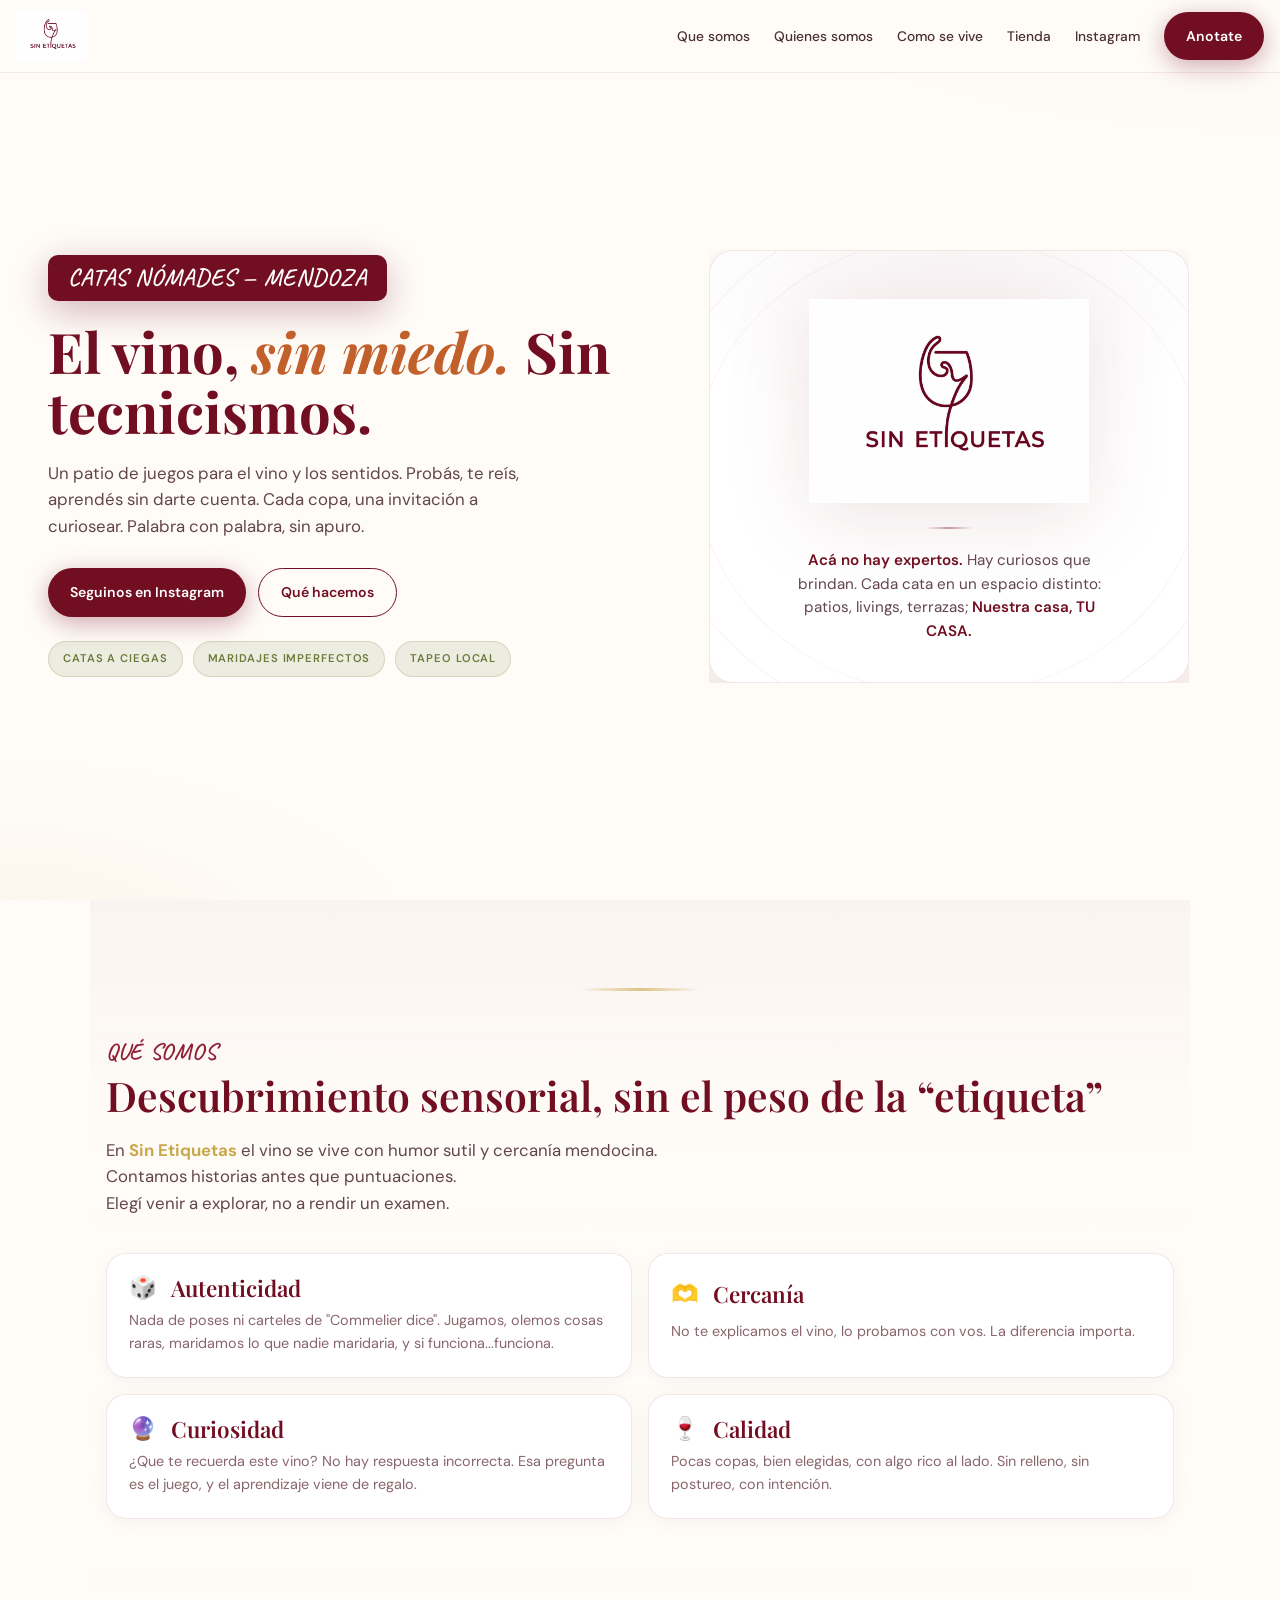
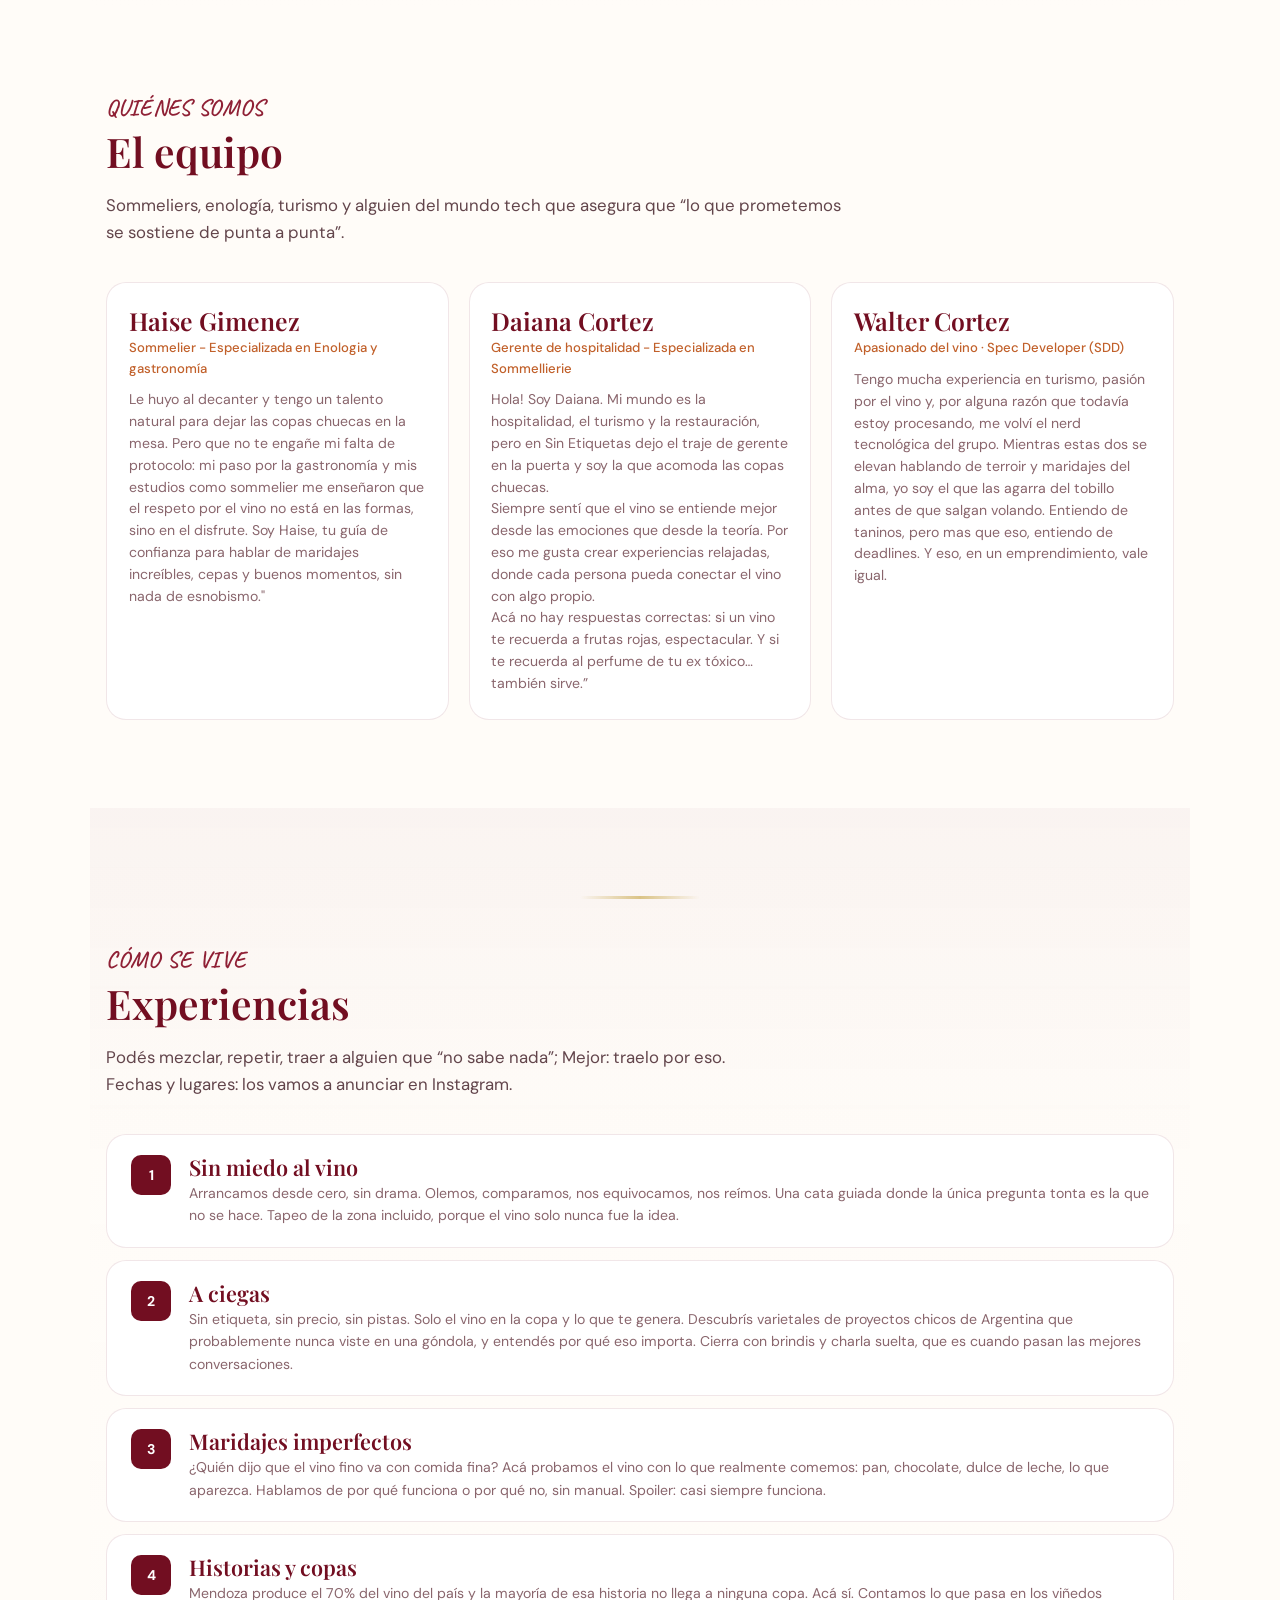
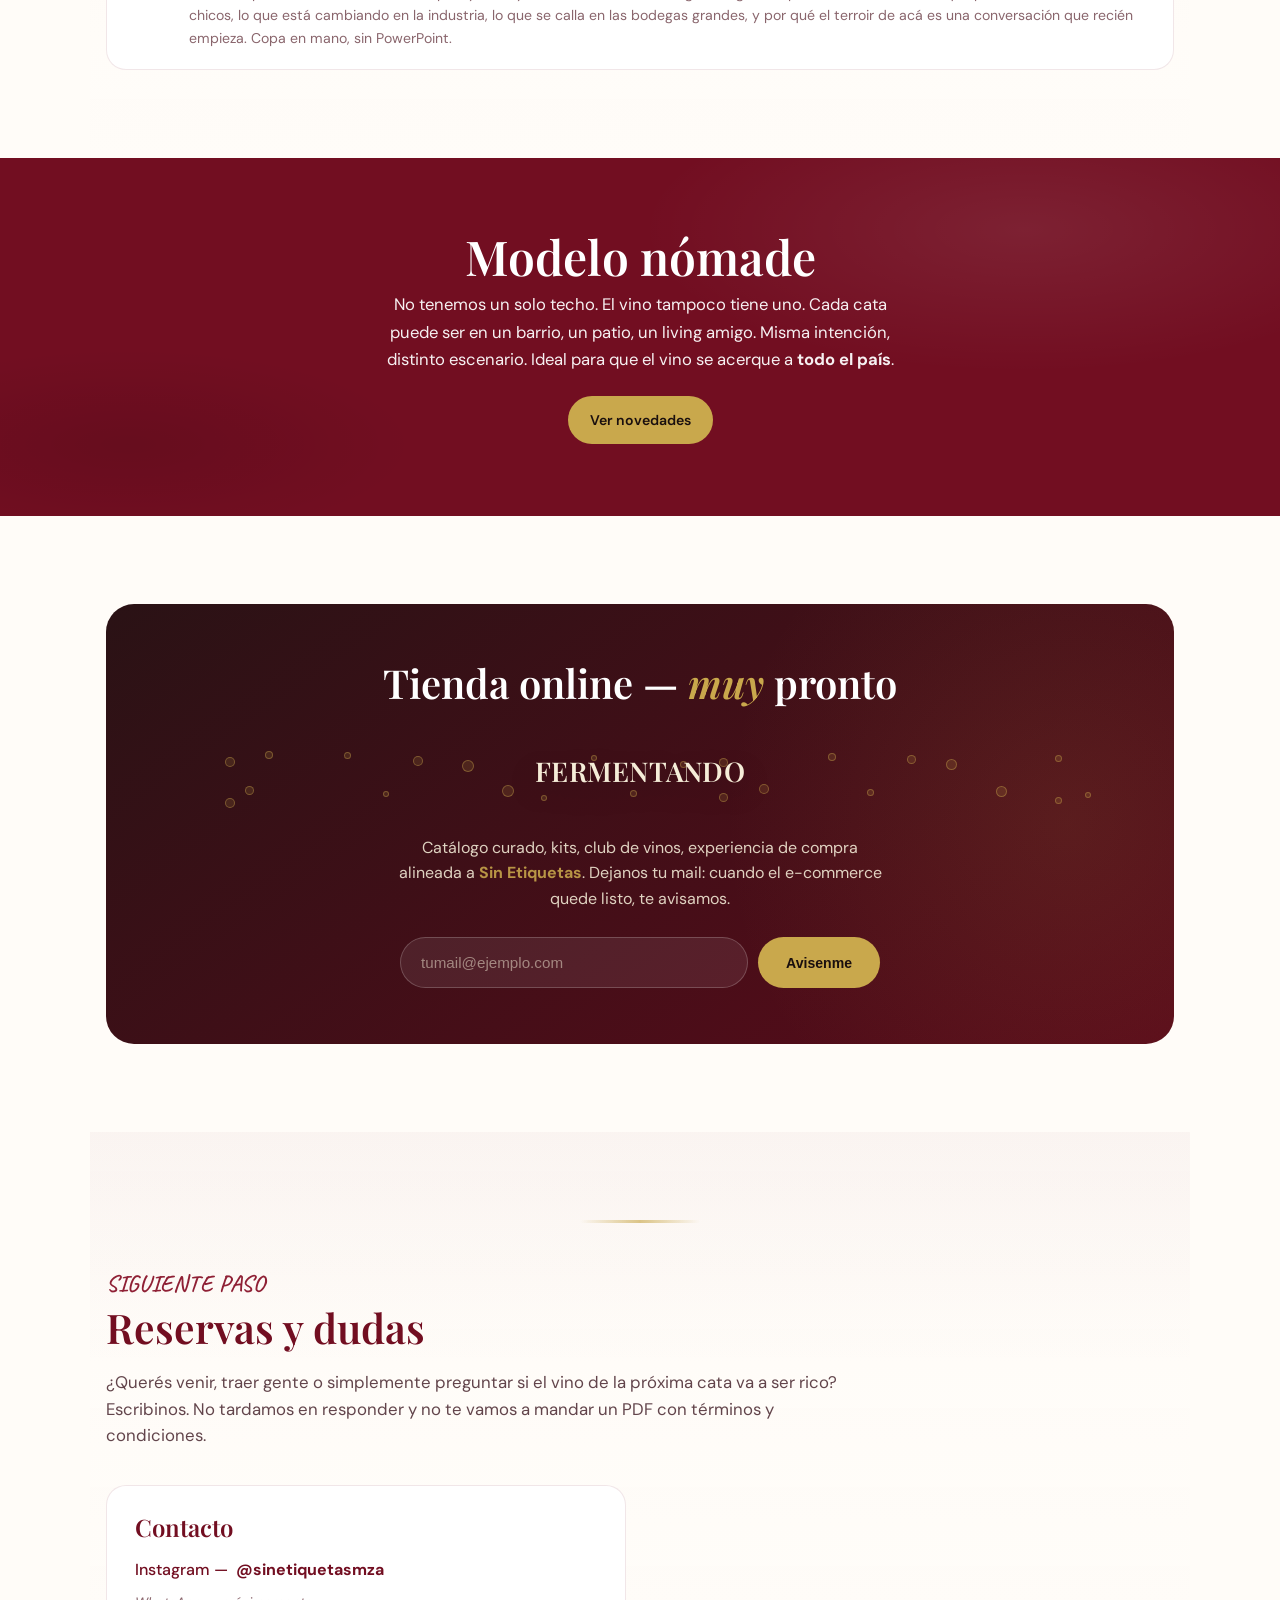
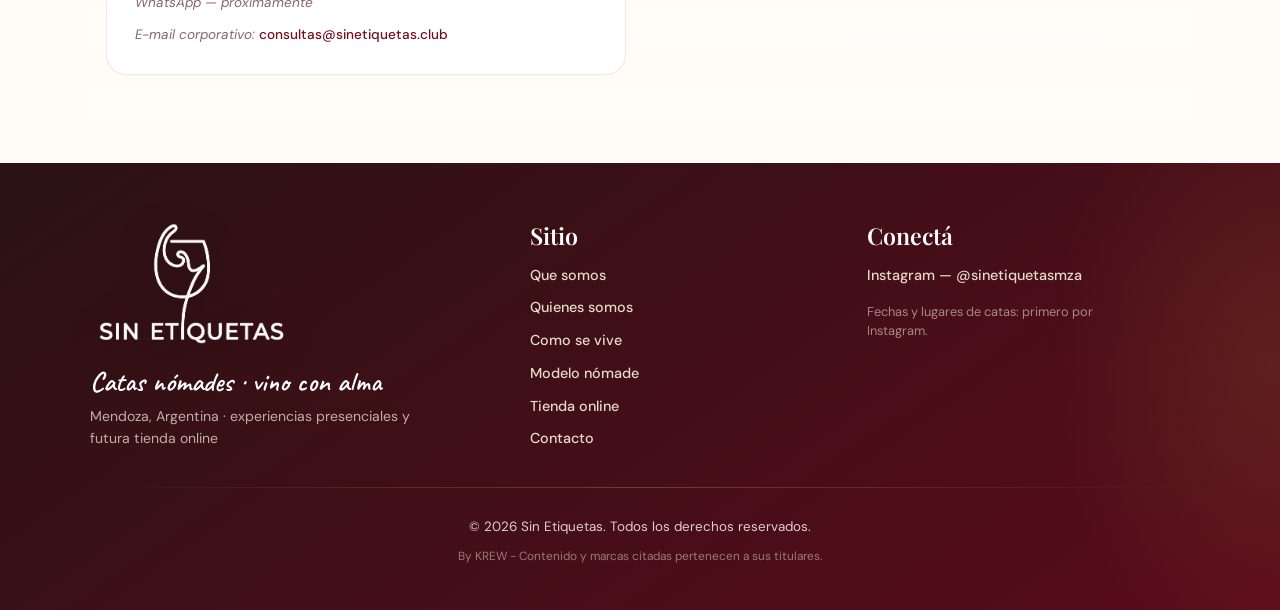
==== commit 3a87652a: "Arreglo de sexo de palabra La por el." ====
--- a/index.html
+++ b/index.html
@@ -201,7 +201,7 @@
         <article class="team-card">
           <h3>Walter Cortez</h3>
           <p class="rol">Apasionado del vino · Spec Developer (SDD)</p>
-          <p>Tengo mucha experiencia en turismo, pasión por el vino y, por alguna razón que todavía estoy procesando, me volví la nerd tecnológica del grupo. Mientras estas dos se elevan hablando de terroir y maridajes del alma, yo soy el que las agarra del tobillo antes de que salgan volando. Entiendo de taninos, pero mas que eso, entiendo de deadlines. Y eso, en un emprendimiento, vale igual.</p>
+          <p>Tengo mucha experiencia en turismo, pasión por el vino y, por alguna razón que todavía estoy procesando, me volví el nerd tecnológica del grupo. Mientras estas dos se elevan hablando de terroir y maridajes del alma, yo soy el que las agarra del tobillo antes de que salgan volando. Entiendo de taninos, pero mas que eso, entiendo de deadlines. Y eso, en un emprendimiento, vale igual.</p>
         </article>
       </div>
     </section>
--- a/css/styles.css
+++ b/css/styles.css
@@ -487,19 +487,16 @@
   margin-bottom: 0.4rem;
 }
 .section h2 {
-  font-family: "Caveat", cursive;
-  font-size: clamp(2rem, 3.8vw, 2.85rem);
-  font-weight: 700;
+  font-family: "Playfair Display", Georgia, serif;
+  font-size: clamp(1.85rem, 3.35vw, 2.55rem);
+  font-weight: 600;
+  font-style: normal;
   color: var(--borravino);
   margin-bottom: 1.1rem;
-  line-height: 1.12;
+  line-height: 1.15;
 }
 .section h2.titulo-playfair {
   font-family: "Playfair Display", Georgia, serif;
-  font-size: clamp(1.75rem, 3.1vw, 2.4rem);
-  font-weight: 600;
-  font-style: normal;
-  line-height: 1.2;
 }
 .section p.lead {
   font-size: 1.05rem;
@@ -573,7 +570,7 @@
   line-height: 1;
 }
 .pillar h3 {
-  font-family: "Caveat", cursive;
+  font-family: "Playfair Display", Georgia, serif;
   font-size: 1.4rem;
   font-weight: 600;
   color: var(--borravino);
@@ -623,7 +620,7 @@
   font-size: 0.88rem;
 }
 .exp-card h3 {
-  font-family: "Caveat", cursive;
+  font-family: "Playfair Display", Georgia, serif;
   font-size: 1.35rem;
   font-weight: 600;
   color: var(--borravino);
@@ -651,7 +648,7 @@
   box-shadow: var(--shadow);
 }
 .team-card h3 {
-  font-family: "Caveat", cursive;
+  font-family: "Playfair Display", Georgia, serif;
   color: var(--borravino);
   font-size: 1.55rem;
   font-weight: 600;
@@ -687,9 +684,9 @@
   pointer-events: none;
 }
 .strip h2 {
-  font-family: "Caveat", cursive;
+  font-family: "Playfair Display", Georgia, serif;
   font-size: clamp(2.1rem, 4.2vw, 3rem);
-  font-weight: 700;
+  font-weight: 600;
   color: var(--blanco);
   margin-bottom: 0.5rem;
   position: relative;
@@ -729,9 +726,9 @@
   pointer-events: none;
 }
 .shop-tease h2 {
-  font-family: "Caveat", cursive;
+  font-family: "Playfair Display", Georgia, serif;
   font-size: clamp(1.85rem, 3.5vw, 2.5rem);
-  font-weight: 700;
+  font-weight: 600;
   color: var(--blanco);
   position: relative;
   line-height: 1.15;
@@ -754,9 +751,9 @@
 .shop-tease__fermentando-text {
   position: relative;
   z-index: 2;
-  font-family: "Caveat", cursive;
+  font-family: "Playfair Display", Georgia, serif;
   font-size: clamp(1.35rem, 2.8vw, 1.7rem);
-  font-weight: 700;
+  font-weight: 600;
   color: var(--beige);
   text-transform: uppercase;
   text-shadow: 0 10px 30px rgba(0, 0, 0, 0.25);
@@ -872,7 +869,7 @@
   border: 1px solid rgba(114, 14, 33, 0.1);
 }
 .contact-box h3 {
-  font-family: "Caveat", cursive;
+  font-family: "Playfair Display", Georgia, serif;
   font-size: 1.5rem;
   font-weight: 600;
   margin-bottom: 8px;
@@ -1013,9 +1010,9 @@
   min-width: 0;
 }
 .site-footer__heading {
-  font-family: "Caveat", cursive;
+  font-family: "Playfair Display", Georgia, serif;
   font-size: clamp(1.2rem, 2.2vw, 1.45rem);
-  font-weight: 700;
+  font-weight: 600;
   color: var(--blanco);
   margin-bottom: 0.75rem;
   line-height: 1.15;
@@ -1127,10 +1124,7 @@
     font-size: 1rem;
   }
   .section h2 {
-    font-size: clamp(1.75rem, 7vw, 2.35rem);
-  }
-  .section h2.titulo-playfair {
-    font-size: clamp(1.45rem, 5.5vw, 1.95rem);
+    font-size: clamp(1.6rem, 6.2vw, 2.15rem);
   }
   .exp-card {
     flex-direction: column;
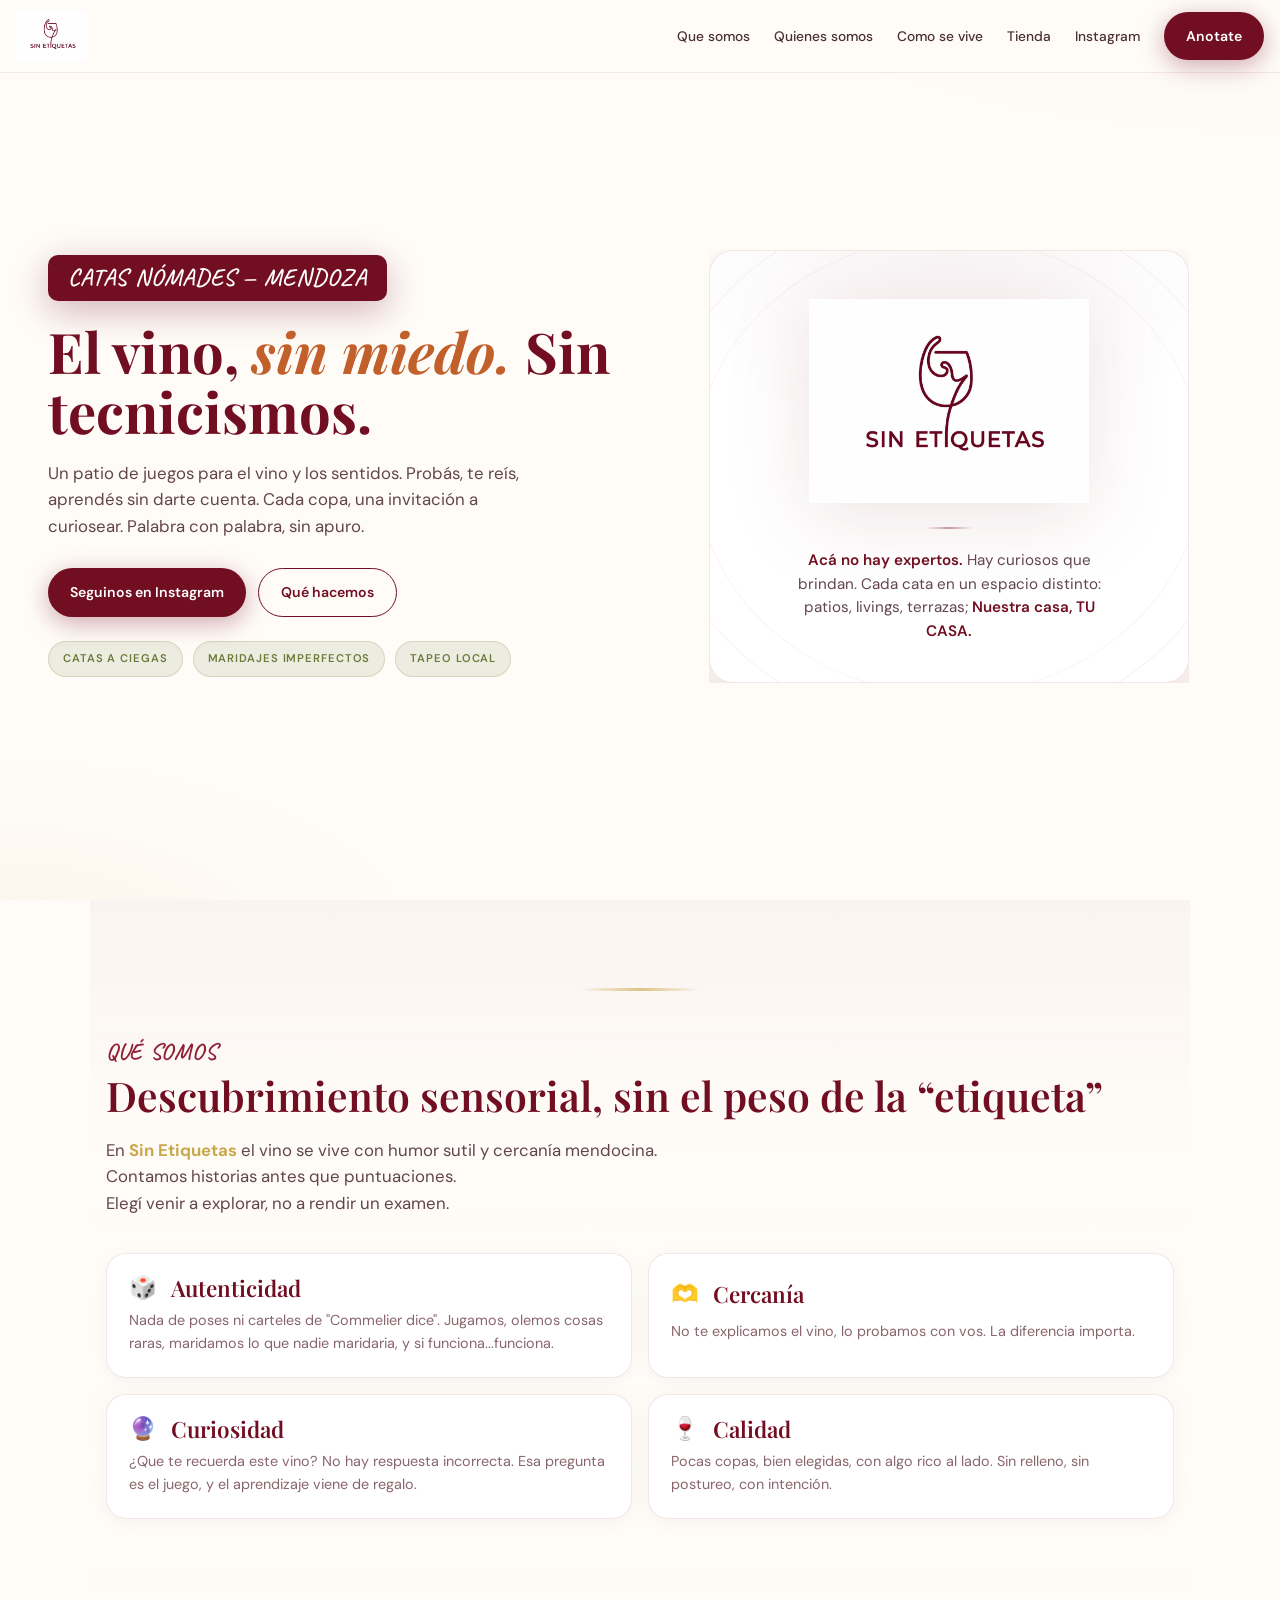
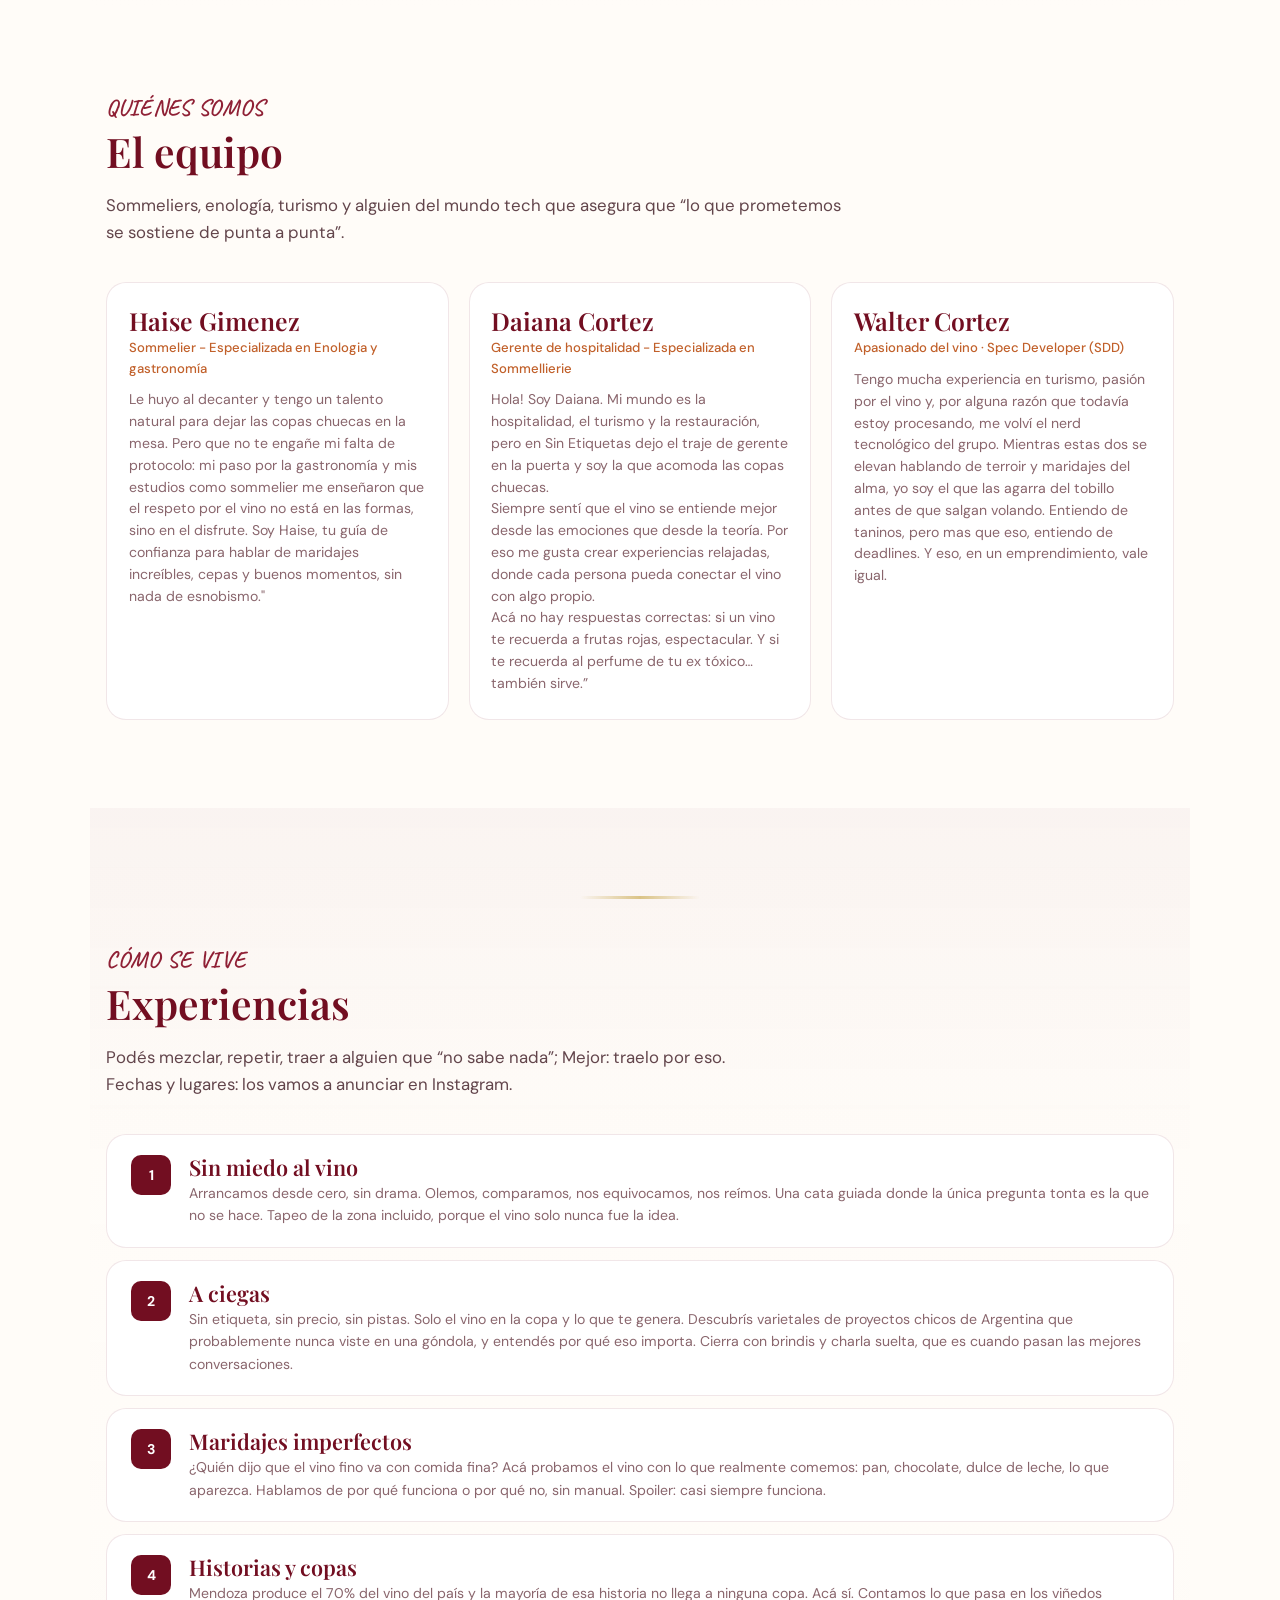
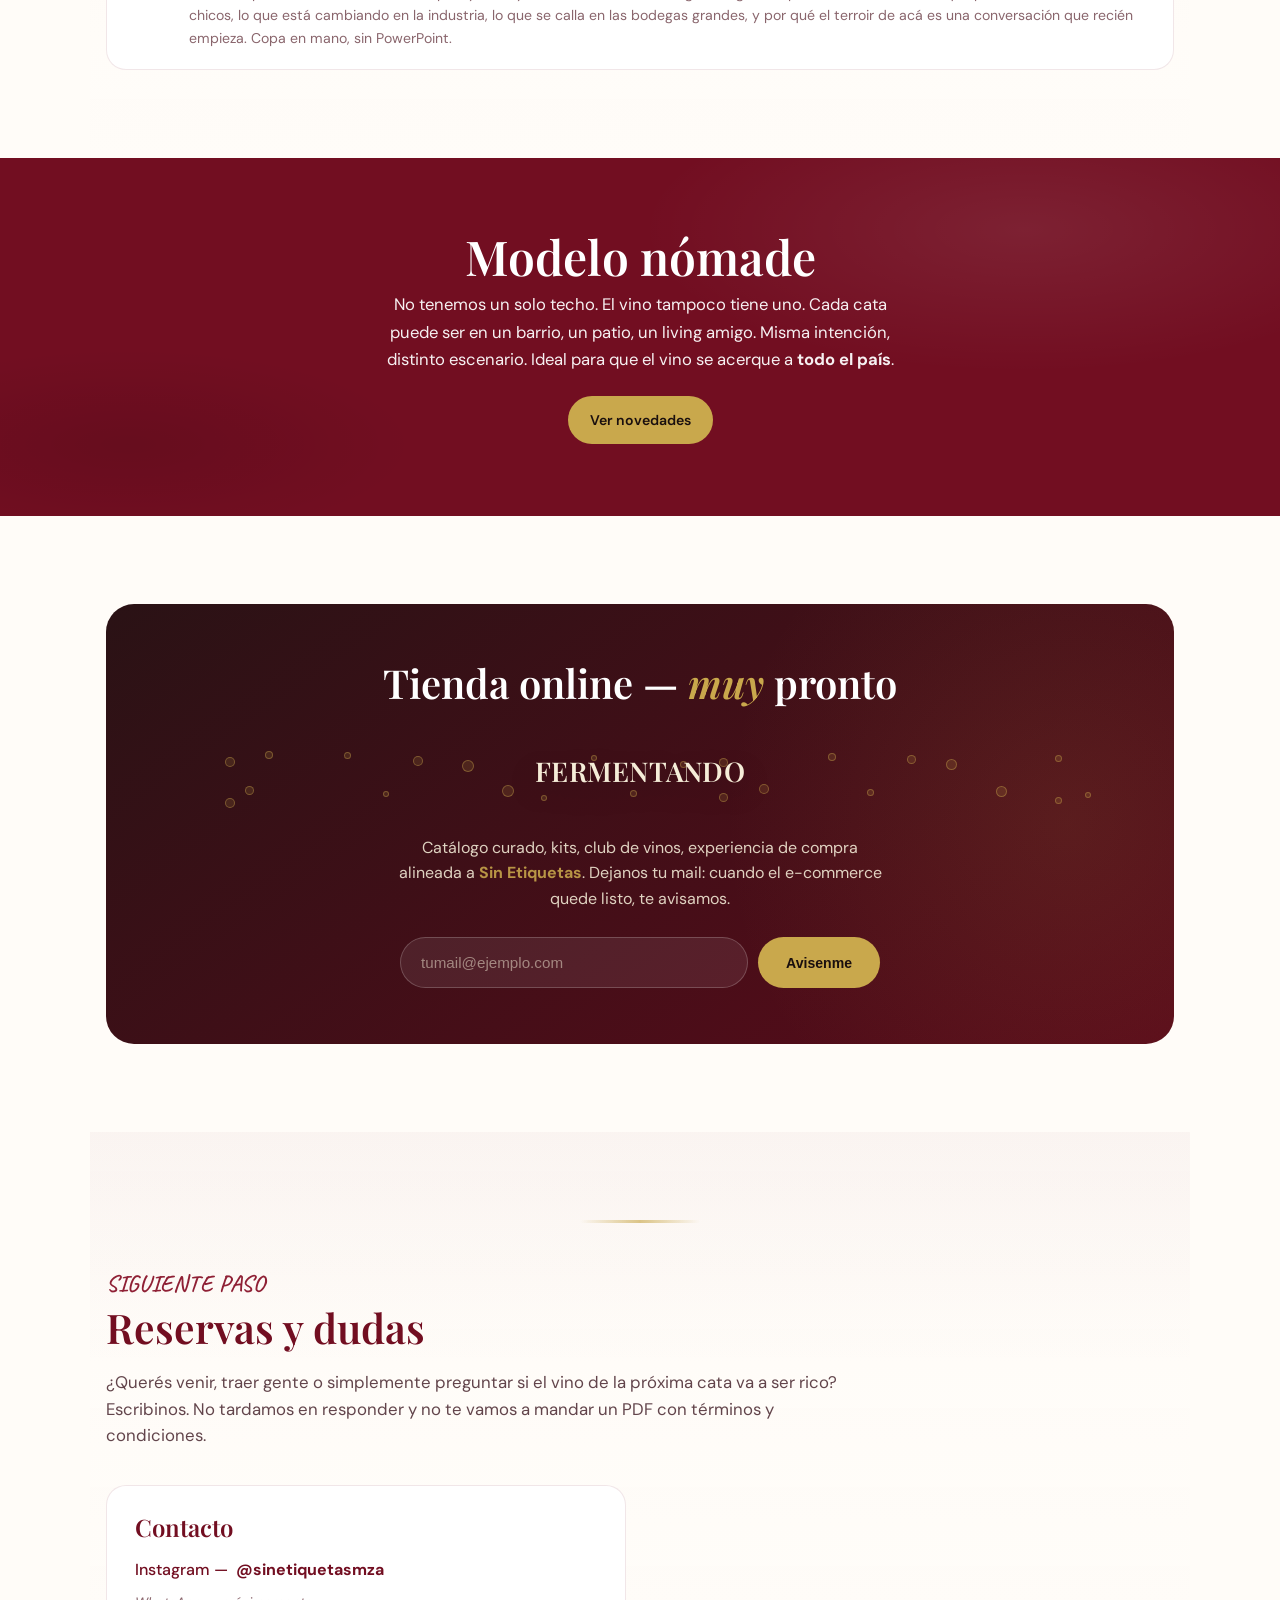
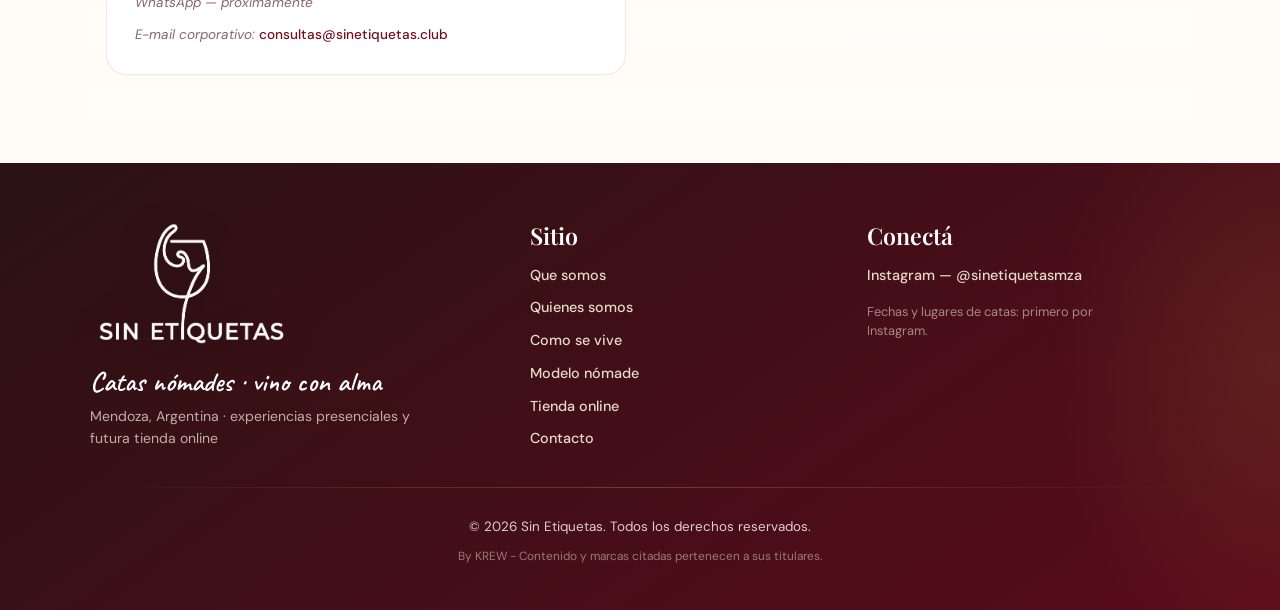
==== commit 65749e3e: "ultimo sex de word a por o" ====
--- a/index.html
+++ b/index.html
@@ -201,7 +201,7 @@
         <article class="team-card">
           <h3>Walter Cortez</h3>
           <p class="rol">Apasionado del vino · Spec Developer (SDD)</p>
-          <p>Tengo mucha experiencia en turismo, pasión por el vino y, por alguna razón que todavía estoy procesando, me volví el nerd tecnológica del grupo. Mientras estas dos se elevan hablando de terroir y maridajes del alma, yo soy el que las agarra del tobillo antes de que salgan volando. Entiendo de taninos, pero mas que eso, entiendo de deadlines. Y eso, en un emprendimiento, vale igual.</p>
+          <p>Tengo mucha experiencia en turismo, pasión por el vino y, por alguna razón que todavía estoy procesando, me volví el nerd tecnológico del grupo. Mientras estas dos se elevan hablando de terroir y maridajes del alma, yo soy el que las agarra del tobillo antes de que salgan volando. Entiendo de taninos, pero mas que eso, entiendo de deadlines. Y eso, en un emprendimiento, vale igual.</p>
         </article>
       </div>
     </section>
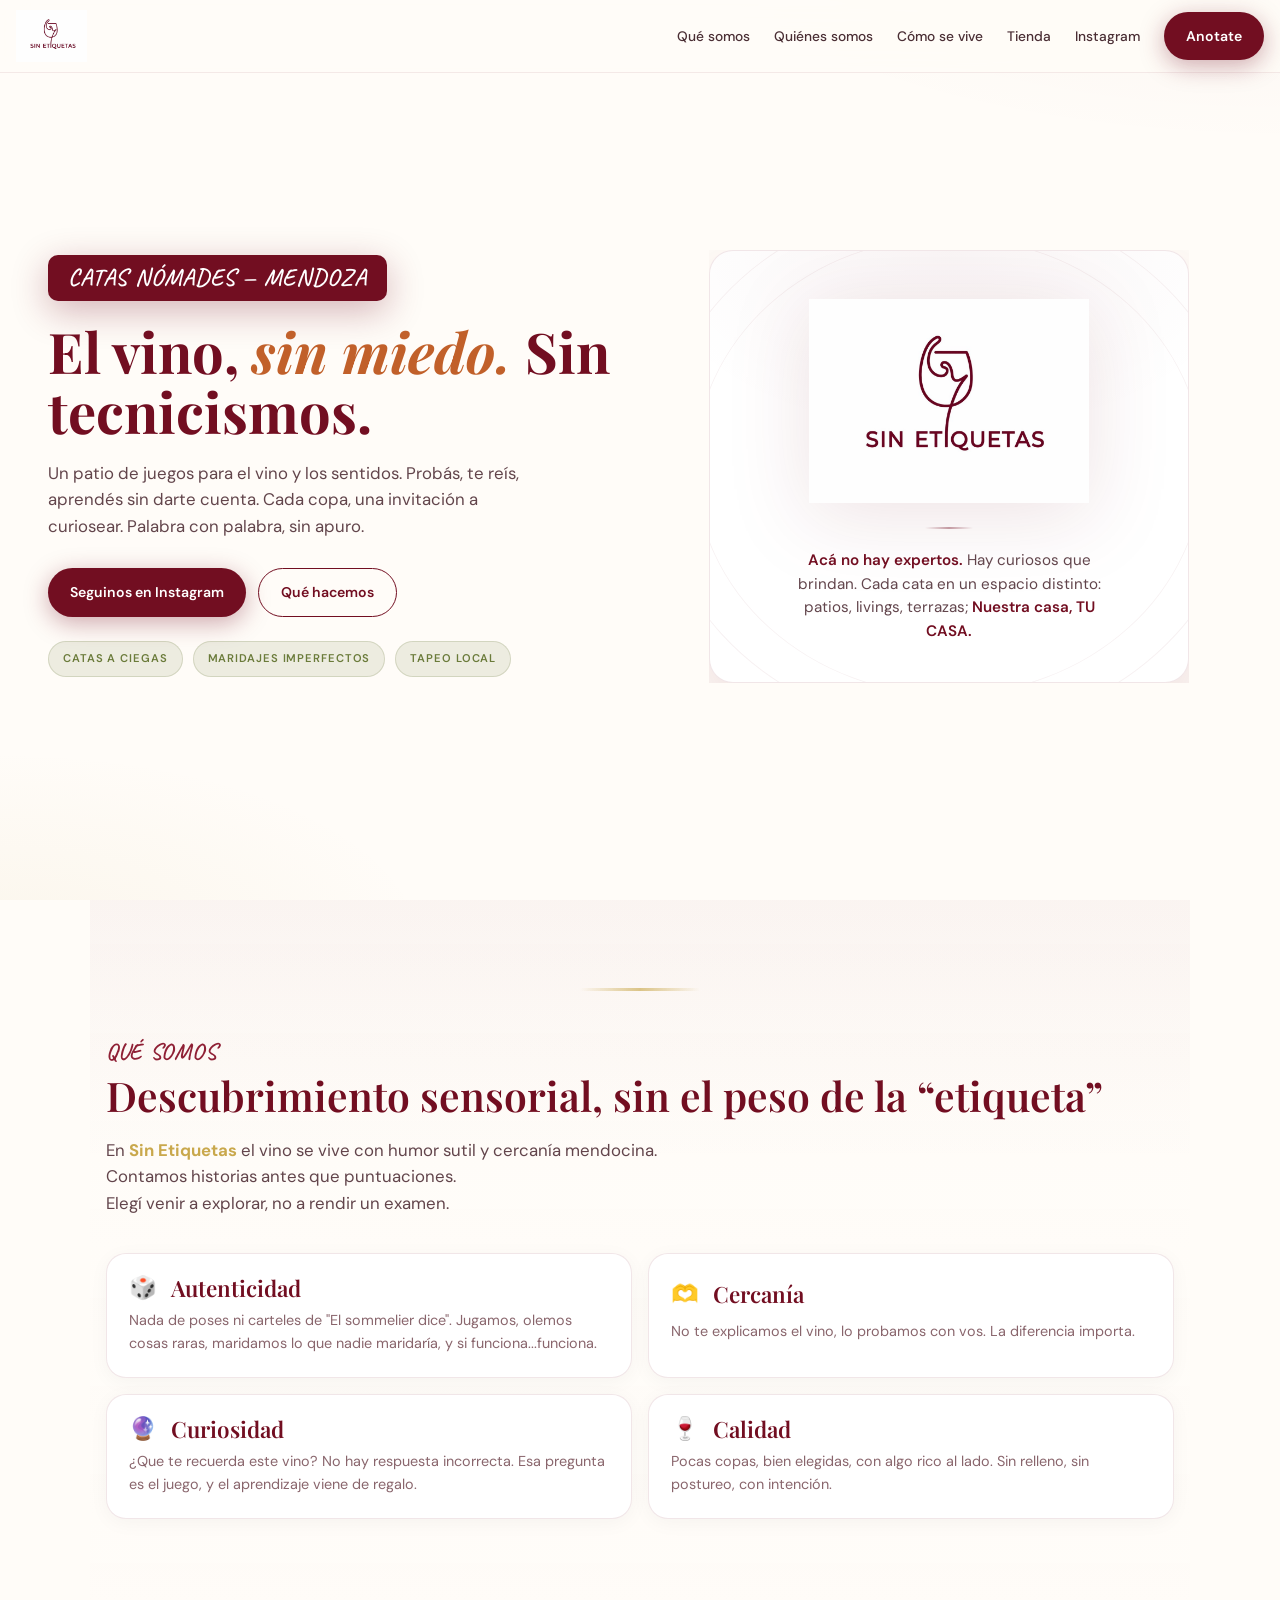
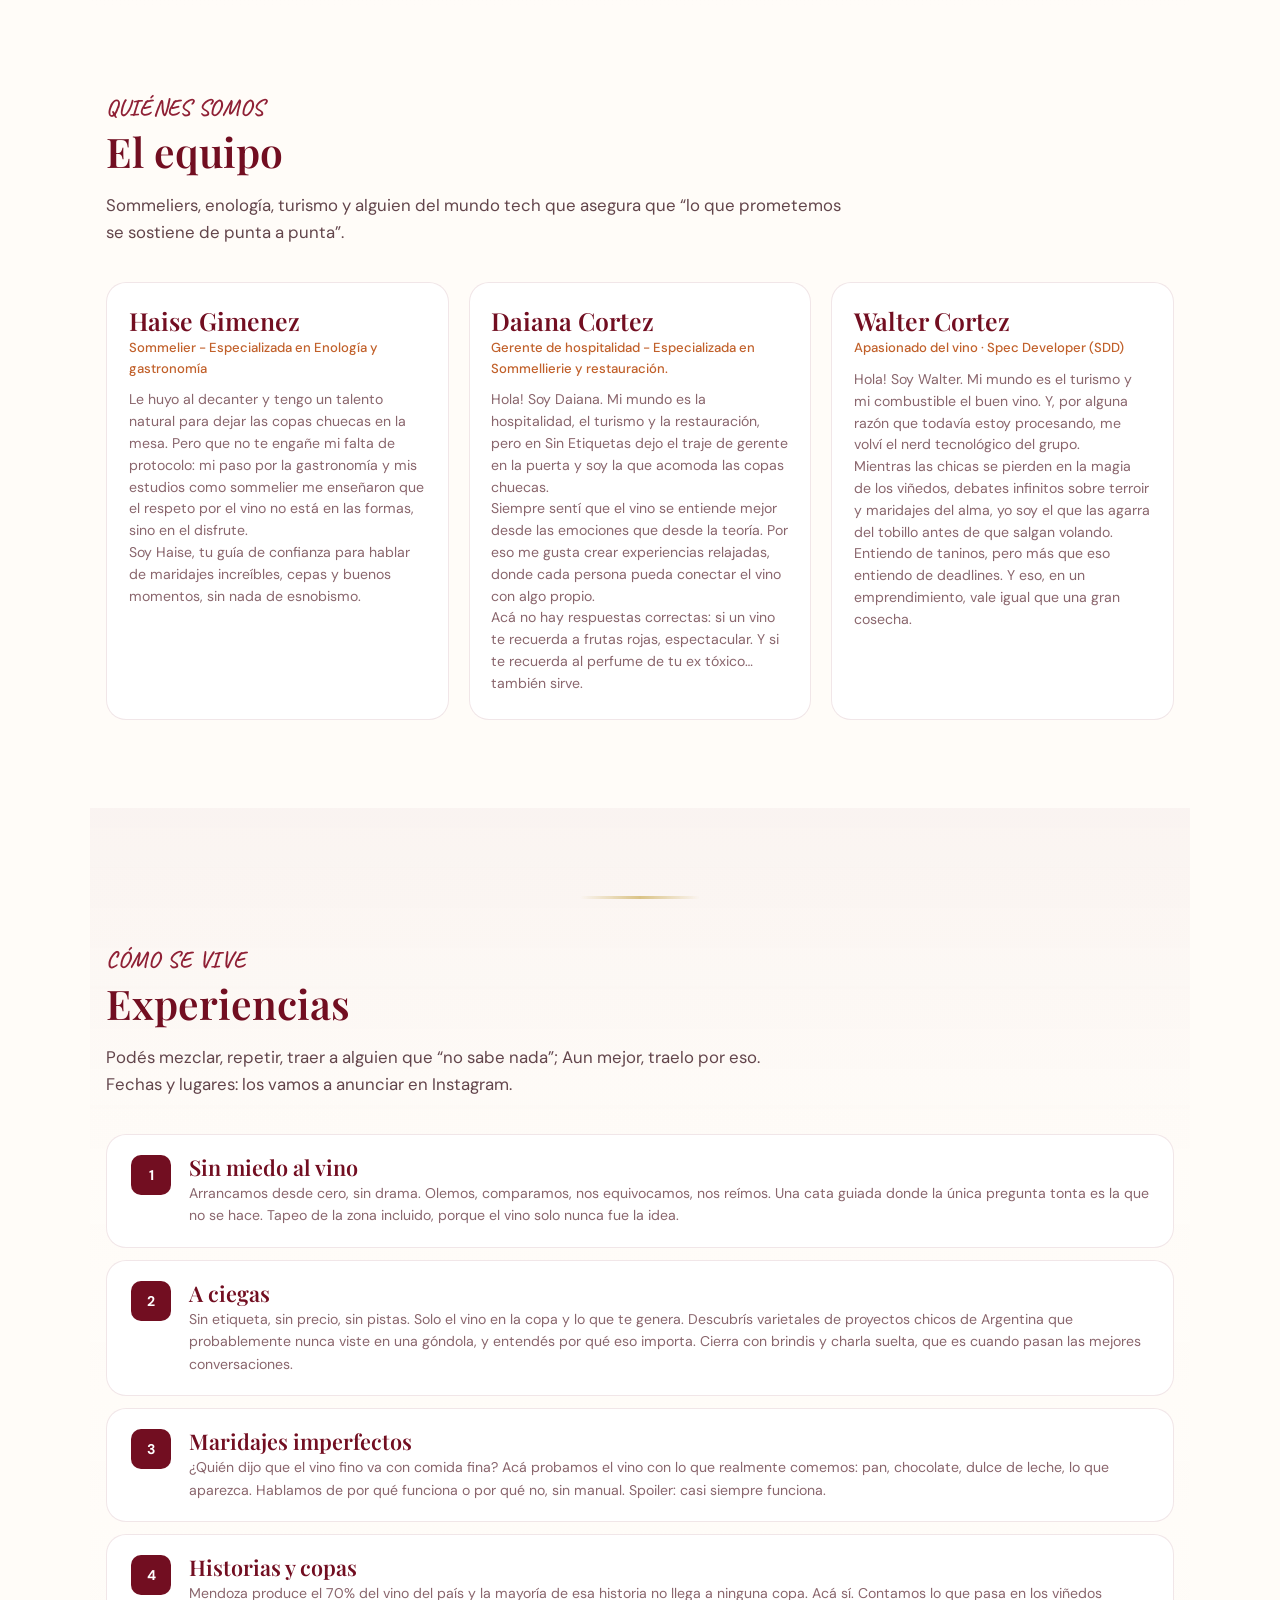
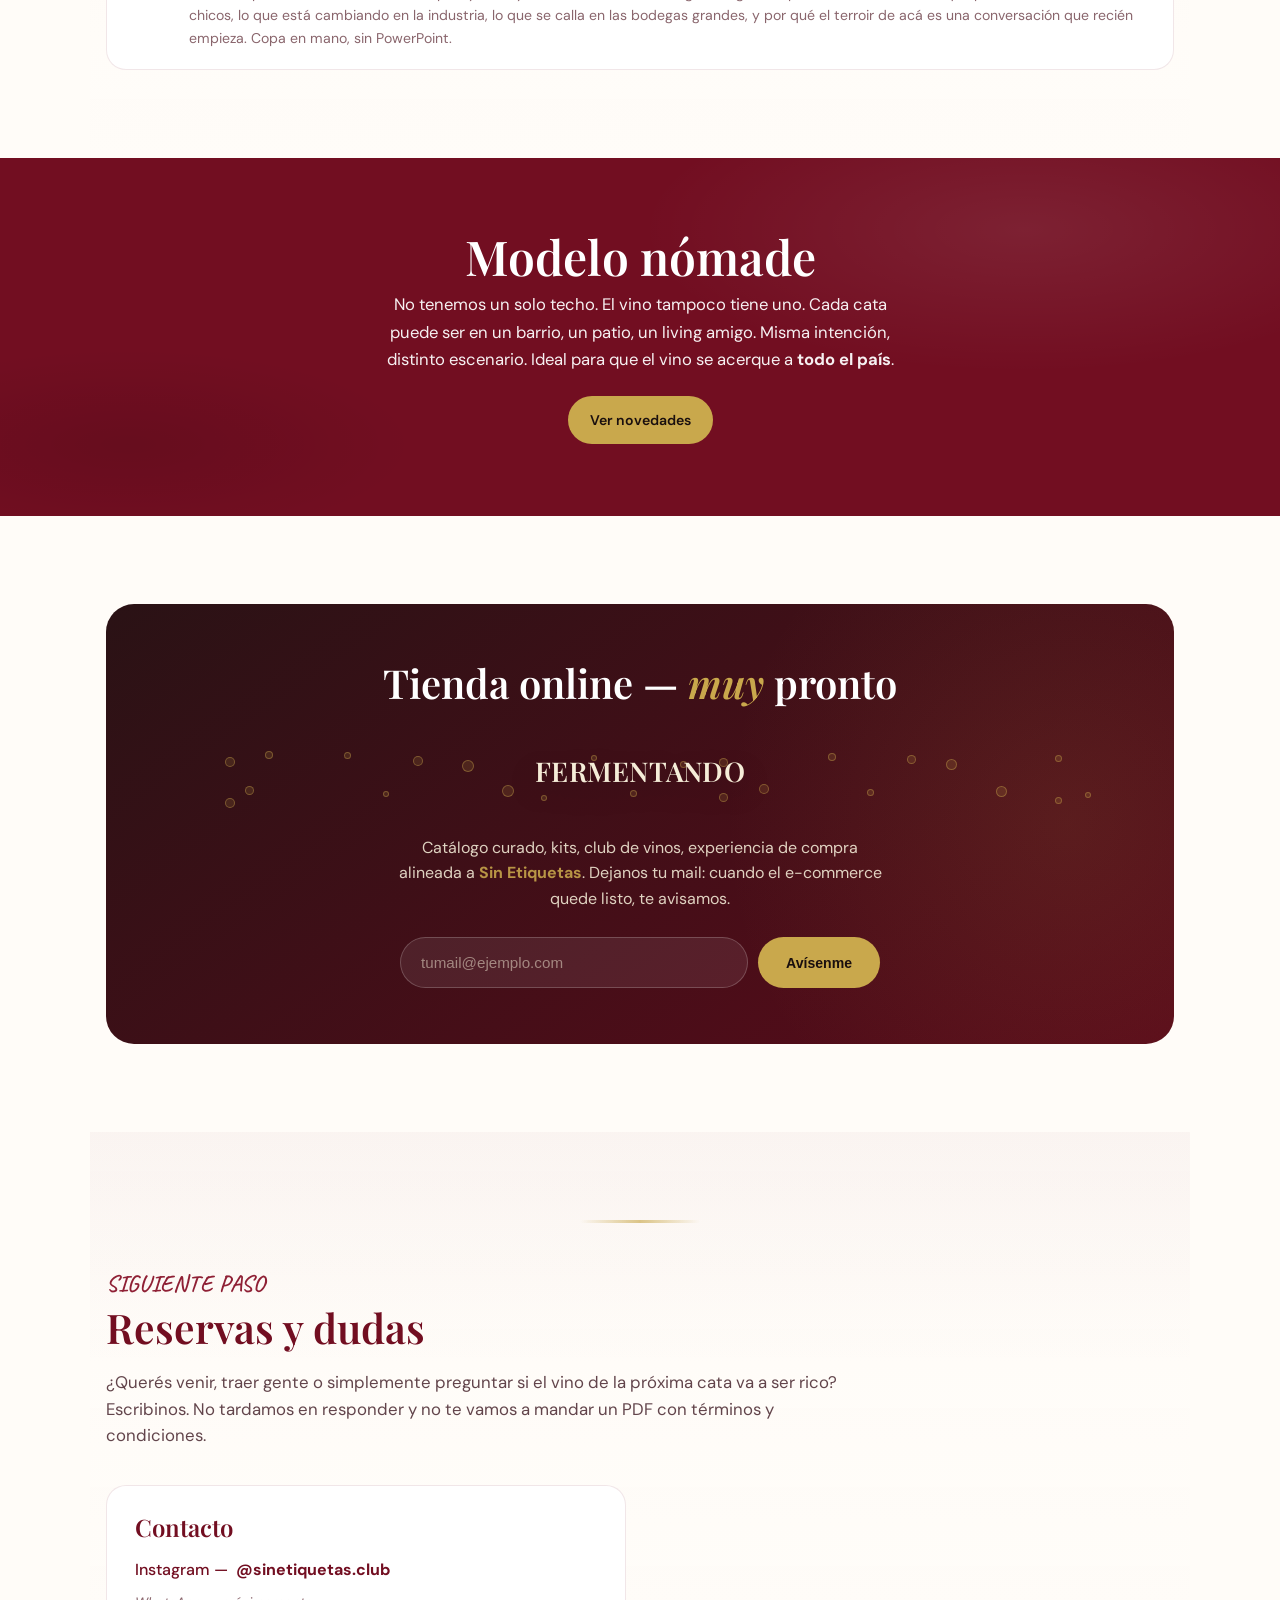
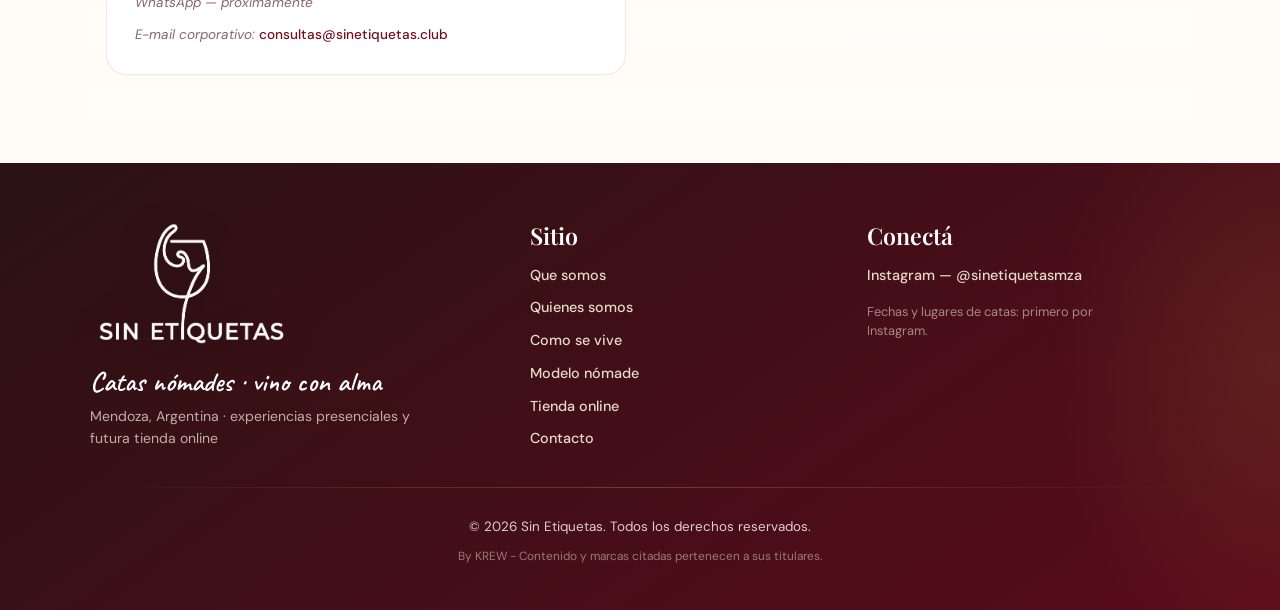
==== commit 43d71bb3: "Cambios de texto Cambios de texto." ====
--- a/index.html
+++ b/index.html
@@ -103,9 +103,9 @@
       </svg>
     </button>
     <nav class="nav-links" id="navLinks" aria-label="Principal">
-      <a href="#propuesta">Que somos</a>
-      <a href="#equipo">Quienes somos</a>
-      <a href="#experiencias">Como se vive</a>
+      <a href="#propuesta">Qué somos</a>
+      <a href="#equipo">Quiénes somos</a>
+      <a href="#experiencias">Cómo se vive</a>
       <a href="#tienda">Tienda</a>
       <a href="https://www.instagram.com/sinetiquetasmza/" target="_blank" rel="noopener noreferrer">Instagram</a>
       <a class="btn btn--primary" href="#contacto">Anotate</a>
@@ -159,7 +159,7 @@
         <article class="pillar">
           <div class="icon" aria-hidden="true">🎲</div>
           <h3>Autenticidad</h3>
-          <p>Nada de poses ni carteles de "Commelier dice". Jugamos, olemos cosas raras, maridamos lo que nadie maridaria, y si funciona...funciona.</p>
+          <p>Nada de poses ni carteles de "El sommelier dice". Jugamos, olemos cosas raras, maridamos lo que nadie maridaría, y si funciona...funciona.</p>
         </article>
         <article class="pillar">
           <div class="icon" aria-hidden="true">🫶</div>
@@ -186,22 +186,22 @@
       <div class="team-grid">
         <article class="team-card">
           <h3>Haise Gimenez</h3>
-          <p class="rol">Sommelier - Especializada en Enologia y gastronomía</p>
-          <p>Le huyo al decanter y tengo un talento natural para dejar las copas chuecas en la mesa. Pero que no te engañe mi falta de protocolo: mi paso por la gastronomía y mis estudios como sommelier me enseñaron que el respeto por el vino no está en las formas, sino en el disfrute. Soy Haise, tu guía de confianza para hablar de maridajes increíbles, cepas y buenos momentos, sin nada de esnobismo."</p>
+          <p class="rol">Sommelier - Especializada en Enología y gastronomía</p>
+          <p>Le huyo al decanter y tengo un talento natural para dejar las copas chuecas en la mesa. Pero que no te engañe mi falta de protocolo: mi paso por la gastronomía y mis estudios como sommelier me enseñaron que el respeto por el vino no está en las formas, sino en el disfrute.<br> Soy Haise, tu guía de confianza para hablar de maridajes increíbles, cepas y buenos momentos, sin nada de esnobismo.</p>
         </article>
         <article class="team-card">
           <h3>Daiana Cortez</h3>
-          <p class="rol">Gerente de hospitalidad - Especializada en Sommellierie</p>
+          <p class="rol">Gerente de hospitalidad - Especializada en Sommellierie y restauración.</p>
           <p>Hola! Soy Daiana. Mi mundo es la hospitalidad, el turismo y la restauración, pero en Sin Etiquetas dejo el traje de gerente en la puerta y soy la que acomoda las copas chuecas.
           <br>
           Siempre sentí que el vino se entiende mejor desde las emociones que desde la teoría. Por eso me gusta crear experiencias relajadas, donde cada persona pueda conectar el vino con algo propio.
           <br>
-          Acá no hay respuestas correctas: si un vino te recuerda a frutas rojas, espectacular. Y si te recuerda al perfume de tu ex tóxico… también sirve.”</p>
+          Acá no hay respuestas correctas: si un vino te recuerda a frutas rojas, espectacular. Y si te recuerda al perfume de tu ex tóxico… también sirve.</p>
         </article>
         <article class="team-card">
           <h3>Walter Cortez</h3>
           <p class="rol">Apasionado del vino · Spec Developer (SDD)</p>
-          <p>Tengo mucha experiencia en turismo, pasión por el vino y, por alguna razón que todavía estoy procesando, me volví el nerd tecnológico del grupo. Mientras estas dos se elevan hablando de terroir y maridajes del alma, yo soy el que las agarra del tobillo antes de que salgan volando. Entiendo de taninos, pero mas que eso, entiendo de deadlines. Y eso, en un emprendimiento, vale igual.</p>
+          <p>Hola! Soy Walter. Mi mundo es el turismo y mi combustible el buen vino. Y, por alguna razón que todavía estoy procesando, me volví el nerd tecnológico del grupo. <br> Mientras las chicas se pierden en la magia de los viñedos, debates infinitos sobre terroir y maridajes del alma, yo soy el que las agarra del tobillo antes de que salgan volando.<br> Entiendo de taninos, pero más que eso entiendo de deadlines. Y eso, en un emprendimiento, vale igual que una gran cosecha.</p>
         </article>
       </div>
     </section>
@@ -209,7 +209,7 @@
     <section class="section section--alt reveal" id="experiencias" aria-labelledby="exp-title">
       <p class="kicker">CÓMO SE VIVE</p>
       <h2 id="exp-title">Experiencias</h2>
-      <p class="lead">Podés mezclar, repetir, traer a alguien que “no sabe nada”; Mejor: traelo por eso. <br> Fechas y lugares: los vamos a anunciar en Instagram.</p>
+      <p class="lead">Podés mezclar, repetir, traer a alguien que “no sabe nada”; Aun mejor, traelo por eso. <br> Fechas y lugares: los vamos a anunciar en Instagram.</p>
       <div class="experiences">
         <article class="exp-card">
           <div class="exp-num">1</div>
@@ -291,7 +291,7 @@
         <form class="waitlist" id="waitlist" action="#" method="post" onsubmit="return false;">
           <label for="email-wait" class="visually-hidden">Correo</label>
           <input type="email" id="email-wait" name="email" placeholder="tumail@ejemplo.com" autocomplete="email" required>
-          <button type="submit" class="btn btn--gold">Avisenme</button>
+          <button type="submit" class="btn btn--gold">Avísenme</button>
         </form>
       </div>
     </section>
@@ -304,7 +304,7 @@
         <div class="contact-box">
           <h3>Contacto</h3>
           <div class="contact-links">
-            <a href="https://www.instagram.com/sinetiquetasmza/" target="_blank" rel="noopener noreferrer">Instagram — <strong>@sinetiquetasmza</strong></a>
+            <a href="https://www.instagram.com/sinetiquetasmza/" target="_blank" rel="noopener noreferrer">Instagram — <strong>@sinetiquetas.club</strong></a>
             <p class="coming-soon">WhatsApp — próximamente</p>
             <p class="coming-soon" id="email-org">E-mail corporativo: <a href="mailto:consultas@sinetiquetas.club">consultas@sinetiquetas.club</a></p>
           </div>
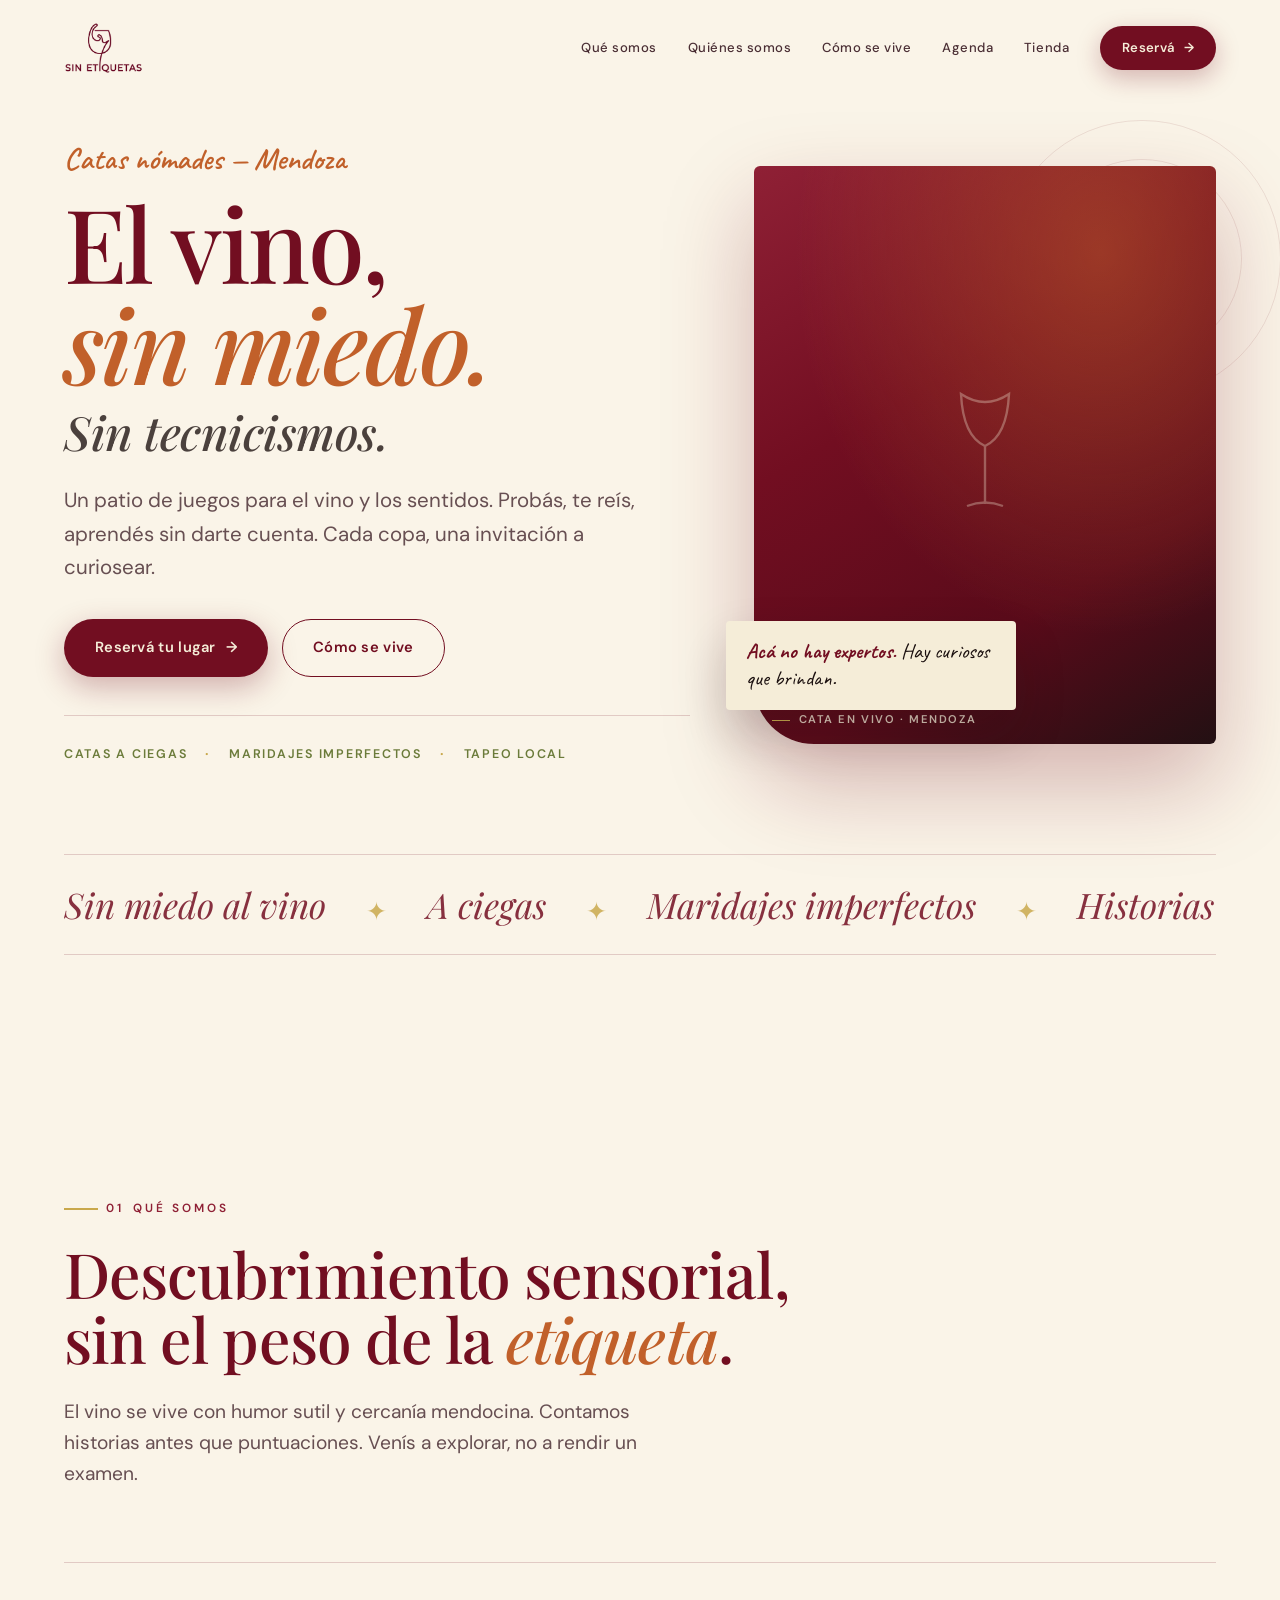
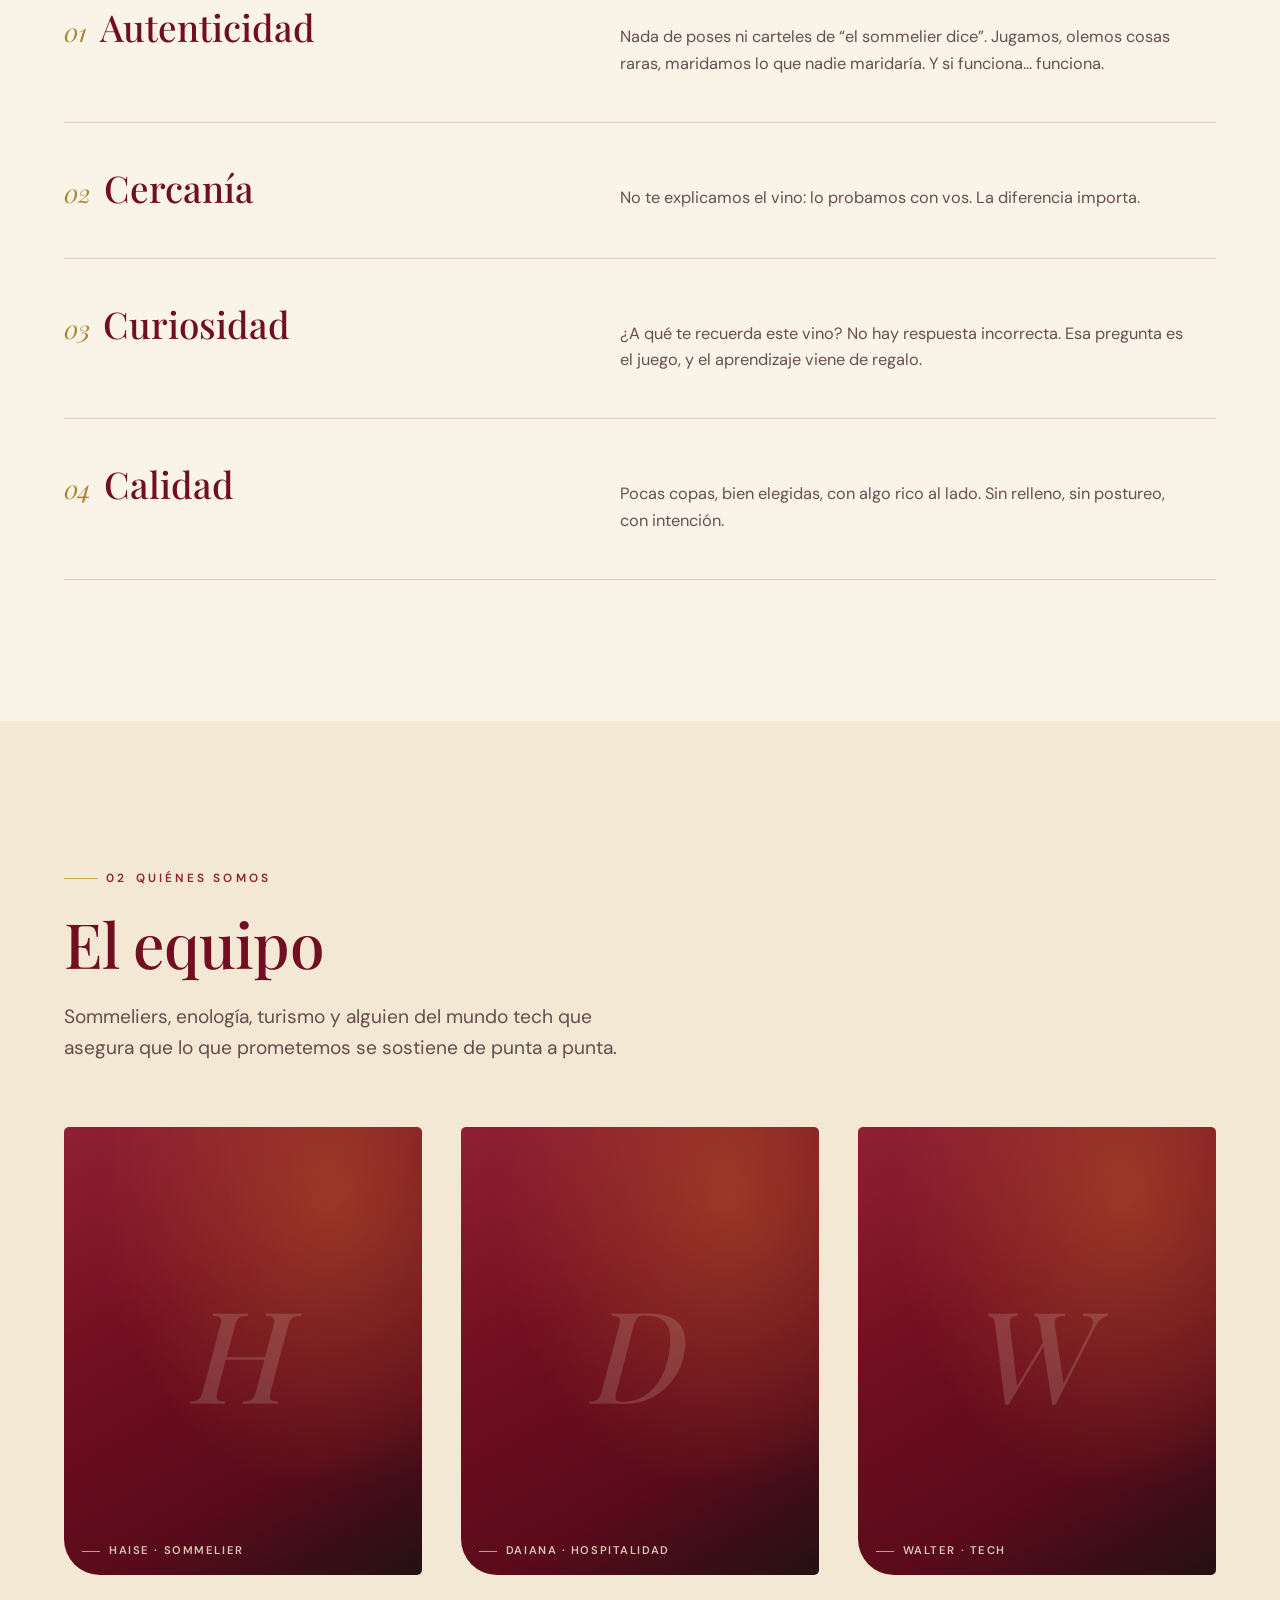
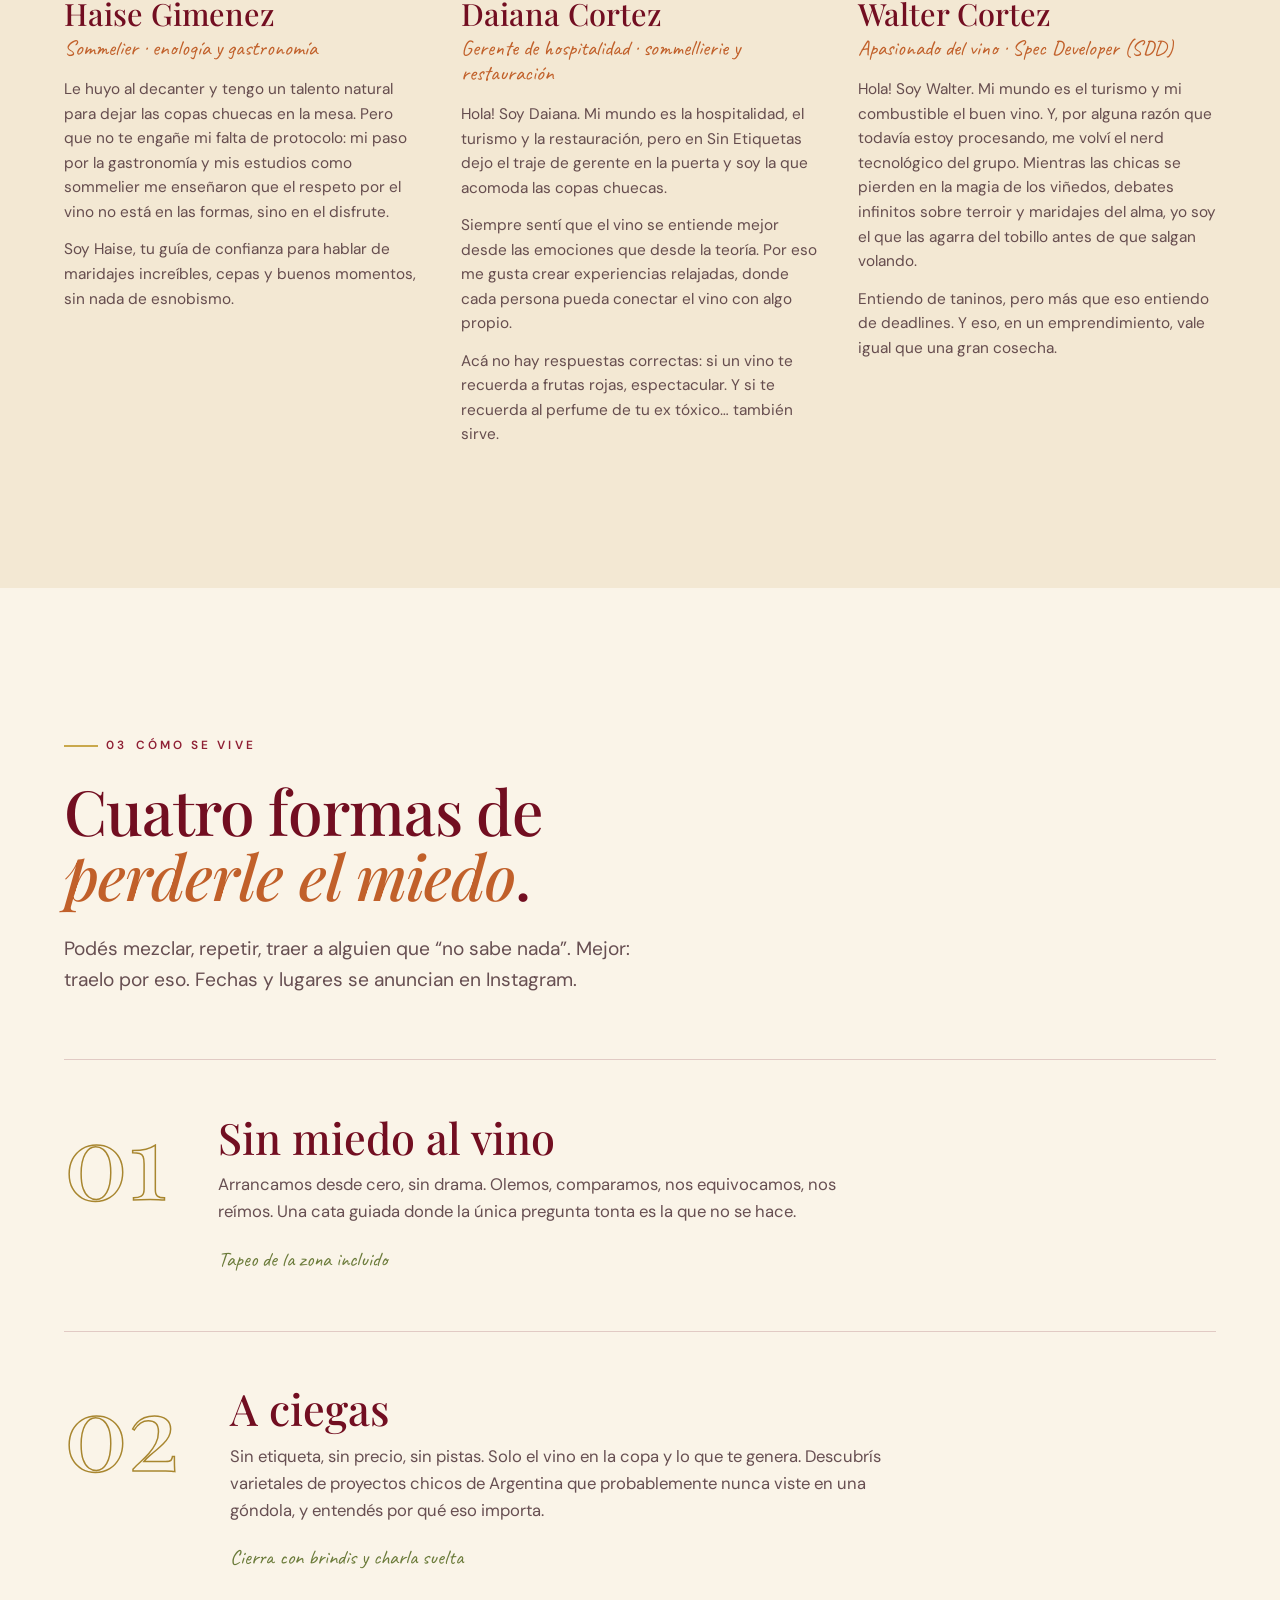
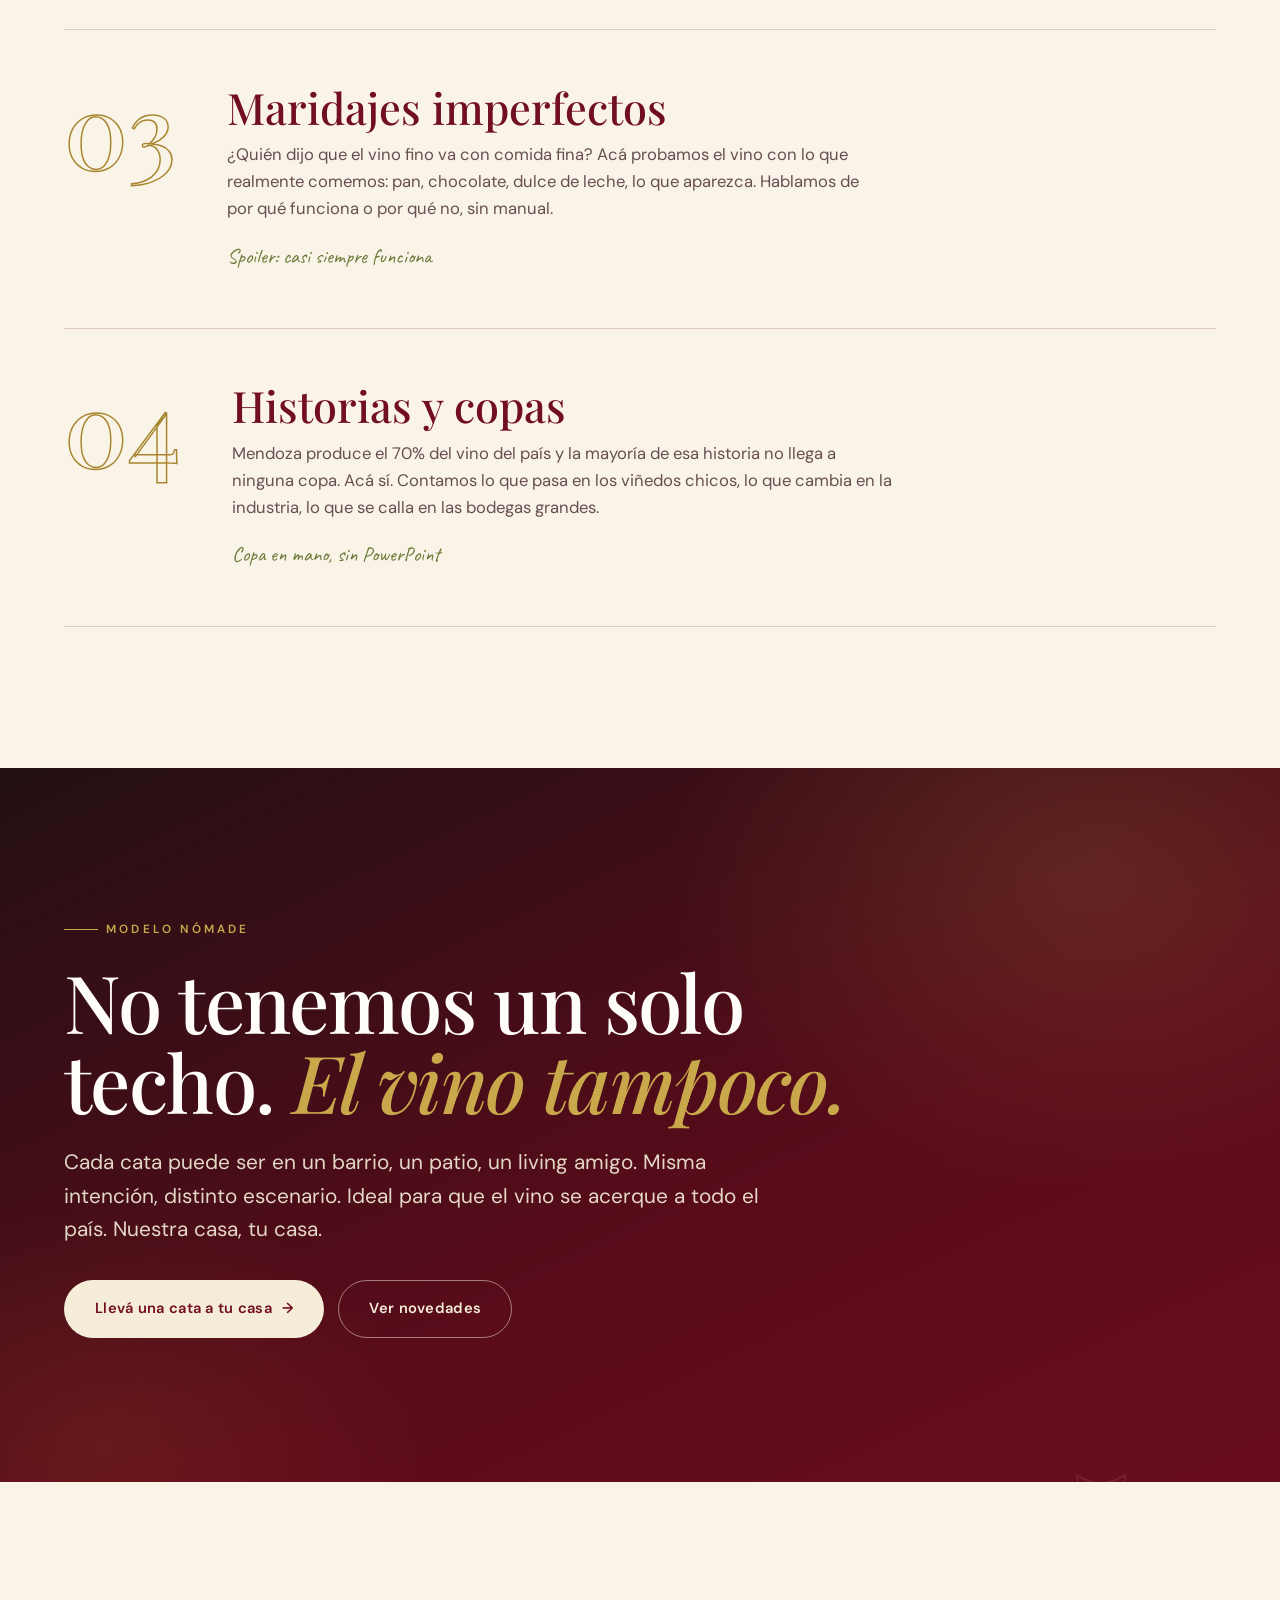
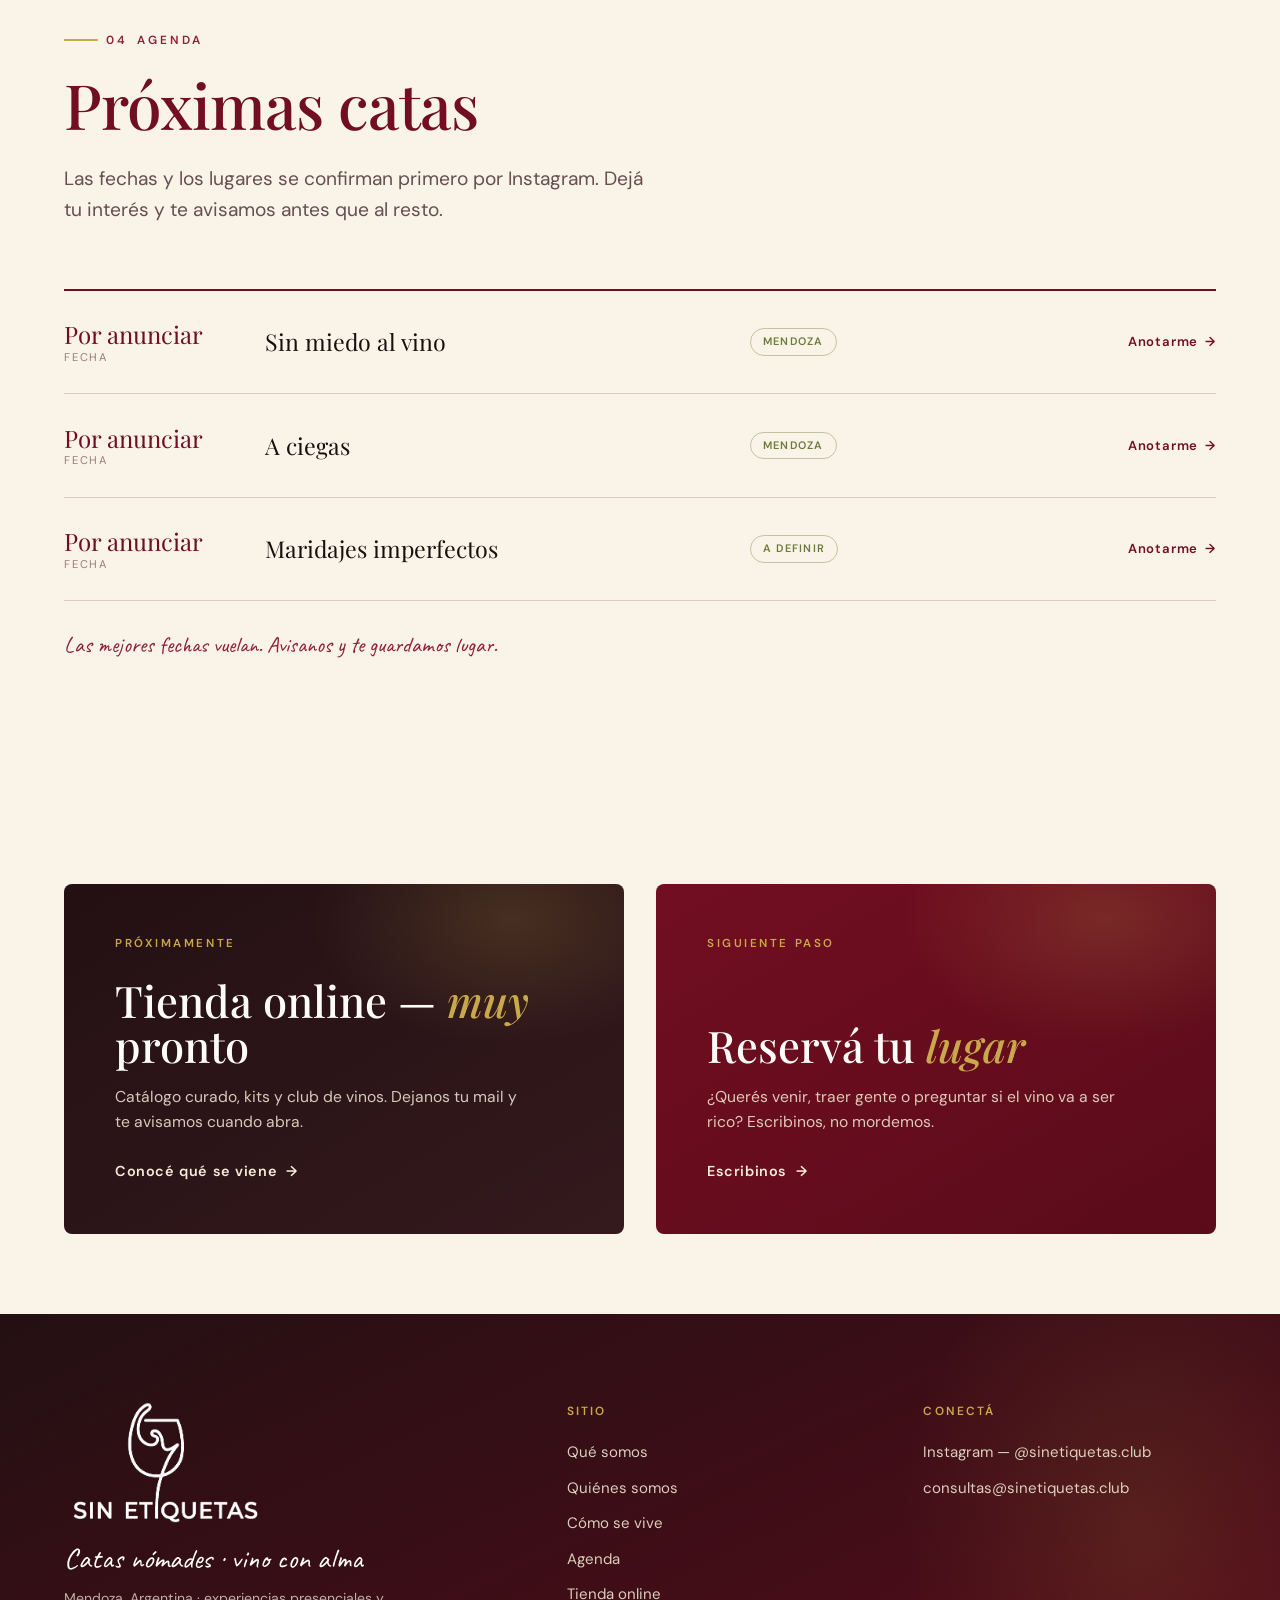
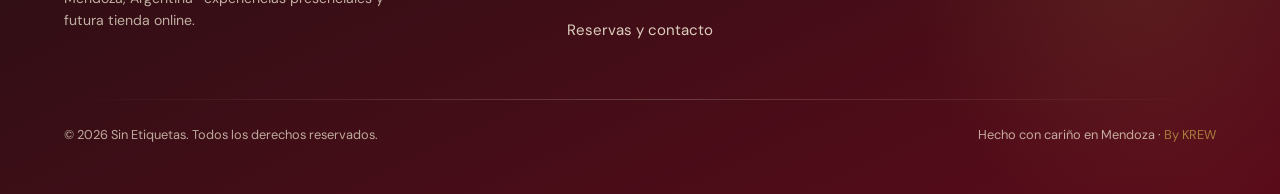
==== commit 1f22ec10: "Cambios Cambios" ====
--- a/index.html
+++ b/index.html
@@ -8,45 +8,36 @@
   <meta name="msapplication-TileColor" content="#720E21">
 
   <title>Sin Etiquetas | Catas nómades en Mendoza — vino sin miedo</title>
-  <meta name="description" content="Sin Etiquetas: catas nómades y experiencias de vino en Mendoza, sin tecnicismos ni vergüenza. Juegos sensoriales, maridajes y tapeo local. Próxima tienda online. Seguinos en @sinetiquetasmza.">
+  <meta name="description" content="Sin Etiquetas: catas nómades y experiencias de vino en Mendoza, sin tecnicismos ni vergüenza. Juegos sensoriales, maridajes imperfectos y tapeo local. Próxima tienda online. Seguinos en @sinetiquetas.club.">
   <meta name="keywords" content="Sin Etiquetas, cata de vinos Mendoza, catas nómades, vino argentino, experiencia de vino, enoturismo Mendoza, vino sin miedo, maridaje, tapeo Mendoza">
   <meta name="author" content="Sin Etiquetas">
   <meta name="robots" content="index, follow, max-image-preview:large, max-snippet:-1, max-video-preview:-1">
-  <meta name="googlebot" content="index, follow">
-  <meta name="bingbot" content="index, follow">
-  <meta name="referrer" content="strict-origin-when-cross-origin">
   <meta name="geo.region" content="AR-M">
   <meta name="geo.placename" content="Mendoza">
   <meta name="ICBM" content="-32.8895,-68.8458">
   <meta name="language" content="Spanish">
-  <meta name="distribution" content="global">
-  <meta name="rating" content="general">
-
-  <!-- URL canónica: reemplazá SITE_URL por tu dominio definitivo (ej. https://sinetiquetas.ar) -->
-  <link rel="canonical" href="https://sinetiquetas.ar/">
-  <link rel="alternate" hreflang="es-AR" href="https://sinetiquetas.ar/">
-  <link rel="alternate" hreflang="x-default" href="https://sinetiquetas.ar/">
-
-  <!-- Open Graph (Facebook, WhatsApp, LinkedIn) -->
+
+  <link rel="canonical" href="https://sinetiquetas.club/">
+  <link rel="alternate" hreflang="es-AR" href="https://sinetiquetas.club/">
+  <link rel="alternate" hreflang="x-default" href="https://sinetiquetas.club/">
+
   <meta property="og:type" content="website">
   <meta property="og:site_name" content="Sin Etiquetas">
   <meta property="og:locale" content="es_AR">
   <meta property="og:title" content="Sin Etiquetas | Catas nómades en Mendoza — vino sin miedo">
   <meta property="og:description" content="Catas nómades y experiencias de vino en Mendoza: sin tecnicismos, con humor mendocino. Juegos, aromas, maridajes imperfectos y tapeo local.">
-  <meta property="og:url" content="https://sinetiquetas.ar/">
-  <meta property="og:image" content="https://sinetiquetas.ar/assets/logo-sin-etiquetas.png">
+  <meta property="og:url" content="https://sinetiquetas.club/">
+  <meta property="og:image" content="https://sinetiquetas.club/assets/logo-borravino.png">
   <meta property="og:image:type" content="image/png">
   <meta property="og:image:alt" content="Logo Sin Etiquetas — vino y experiencias en Mendoza">
 
-  <!-- Twitter / X -->
   <meta name="twitter:card" content="summary_large_image">
   <meta name="twitter:title" content="Sin Etiquetas | Catas nómades en Mendoza">
-  <meta name="twitter:description" content="Vino sin miedo: catas nómades, juegos sensoriales y tapeo en Mendoza. @sinetiquetasmza">
-  <meta name="twitter:image" content="https://sinetiquetas.ar/assets/logo-sin-etiquetas.png">
-  <meta name="twitter:image:alt" content="Logo Sin Etiquetas">
-
-  <link rel="icon" href="assets/logo-sin-etiquetas.png" type="image/png" sizes="any">
-  <link rel="apple-touch-icon" href="assets/logo-sin-etiquetas.png">
+  <meta name="twitter:description" content="Vino sin miedo: catas nómades, juegos sensoriales y tapeo en Mendoza. @sinetiquetas.club">
+  <meta name="twitter:image" content="https://sinetiquetas.club/assets/logo-borravino.png">
+
+  <link rel="icon" href="assets/logo-borravino.png" type="image/png" sizes="any">
+  <link rel="apple-touch-icon" href="assets/logo-borravino.png">
 
   <script type="application/ld+json">
   {
@@ -54,31 +45,22 @@
     "@graph": [
       {
         "@type": "Organization",
-        "@id": "https://sinetiquetas.ar/#organization",
+        "@id": "https://sinetiquetas.club/#organization",
         "name": "Sin Etiquetas",
-        "url": "https://sinetiquetas.ar/",
-        "logo": {
-          "@type": "ImageObject",
-          "url": "https://sinetiquetas.ar/assets/logo-sin-etiquetas.png"
-        },
+        "url": "https://sinetiquetas.club/",
+        "logo": { "@type": "ImageObject", "url": "https://sinetiquetas.club/assets/logo-borravino.png" },
         "description": "Experiencias de vino nómades en Mendoza: catas accesibles, juegos sensoriales y tapeo local, sin tecnicismos.",
         "areaServed": { "@type": "Country", "name": "Argentina" },
-        "address": {
-          "@type": "PostalAddress",
-          "addressRegion": "Mendoza",
-          "addressCountry": "AR"
-        },
-        "sameAs": [
-          "https://www.instagram.com/sinetiquetasmza/"
-        ]
+        "address": { "@type": "PostalAddress", "addressRegion": "Mendoza", "addressCountry": "AR" },
+        "sameAs": [ "https://www.instagram.com/sinetiquetas.club/" ]
       },
       {
         "@type": "WebSite",
-        "@id": "https://sinetiquetas.ar/#website",
-        "url": "https://sinetiquetas.ar/",
+        "@id": "https://sinetiquetas.club/#website",
+        "url": "https://sinetiquetas.club/",
         "name": "Sin Etiquetas",
         "description": "Catas nómades en Mendoza — vino sin miedo. Próximamente tienda online.",
-        "publisher": { "@id": "https://sinetiquetas.ar/#organization" },
+        "publisher": { "@id": "https://sinetiquetas.club/#organization" },
         "inLanguage": "es-AR"
       }
     ]
@@ -87,272 +69,309 @@
 
   <link rel="preconnect" href="https://fonts.googleapis.com">
   <link rel="preconnect" href="https://fonts.gstatic.com" crossorigin>
-  <link href="https://fonts.googleapis.com/css2?family=Caveat:wght@500;600;700&family=DM+Sans:ital,opsz,wght@0,9..40,200..1000;1,9..40,200..1000&family=Playfair+Display:ital,wght@0,400;0,600;0,700;1,400&display=swap" rel="stylesheet">
+  <link href="https://fonts.googleapis.com/css2?family=Caveat:wght@500;600;700&family=DM+Sans:ital,opsz,wght@0,9..40,300..700;1,9..40,400..600&family=Playfair+Display:ital,wght@0,400;0,500;0,600;1,400;1,500&display=swap" rel="stylesheet">
   <link rel="stylesheet" href="css/styles.css">
 </head>
 <body>
   <a class="skip-link" href="#main">Ir al contenido</a>
 
+  <svg class="svg-defs" aria-hidden="true" focusable="false">
+    <symbol id="glass" viewBox="0 0 100 150">
+      <path d="M26 14 Q50 30 74 14 Q72 56 50 66 Q28 56 26 14 Z"/>
+      <path d="M50 66 L50 124"/>
+      <path d="M32 126 Q50 119 68 126"/>
+    </symbol>
+  </svg>
+
   <header class="nav" id="nav">
-    <a class="logo" href="#">
-      <img src="assets/logo-sin-etiquetas.png" width="200" height="64" alt="Sin Etiquetas" />
+    <a class="nav__logo" href="index.html" aria-label="Sin Etiquetas — inicio">
+      <img src="assets/logo-borravino.png" alt="Sin Etiquetas">
     </a>
-    <button type="button" class="nav-toggle" id="navToggle" aria-label="Abrir menú" aria-expanded="false">
-      <svg width="28" height="28" viewBox="0 0 24 24" fill="none" stroke="currentColor" stroke-width="2" aria-hidden="true">
-        <path d="M4 6h16M4 12h16M4 18h16"/>
-      </svg>
+    <button type="button" class="nav__toggle" id="navToggle" aria-label="Abrir menú" aria-expanded="false" aria-controls="navMenu">
+      <svg width="26" height="26" viewBox="0 0 24 24" fill="none" stroke="currentColor" stroke-width="2" aria-hidden="true"><path d="M3 6h18M3 12h18M3 18h18"/></svg>
     </button>
-    <nav class="nav-links" id="navLinks" aria-label="Principal">
-      <a href="#propuesta">Qué somos</a>
-      <a href="#equipo">Quiénes somos</a>
-      <a href="#experiencias">Cómo se vive</a>
-      <a href="#tienda">Tienda</a>
-      <a href="https://www.instagram.com/sinetiquetasmza/" target="_blank" rel="noopener noreferrer">Instagram</a>
-      <a class="btn btn--primary" href="#contacto">Anotate</a>
+    <nav class="nav__menu" id="navMenu" aria-label="Principal">
+      <a class="nav__link" href="#propuesta">Qué somos</a>
+      <a class="nav__link" href="#equipo">Quiénes somos</a>
+      <a class="nav__link" href="#experiencias">Cómo se vive</a>
+      <a class="nav__link" href="#agenda">Agenda</a>
+      <a class="nav__link" href="tienda.html">Tienda</a>
+      <a class="nav__cta" href="contacto.html">Reservá <span class="arrow" aria-hidden="true">→</span></a>
     </nav>
   </header>
+  <div class="nav__scrim" id="navScrim" aria-hidden="true"></div>
 
   <main id="main">
+
+    <!-- HERO -->
     <section class="hero" aria-labelledby="hero-title">
-      <div class="hero-copy">
-        <p class="hero-eyebrow">CATAS NÓMADES — MENDOZA</p>
-        <h1 id="hero-title">El vino, <em>sin miedo.</em> Sin tecnicismos.</h1>
-        <p class="hero-lead">Un patio de juegos para el vino y los sentidos. Probás, te reís, aprendés sin darte cuenta. Cada copa, una invitación a curiosear. Palabra con palabra, sin apuro.</p>
-        <div class="hero-cta">
-          <a class="btn btn--primary" href="https://www.instagram.com/sinetiquetasmza/" target="_blank" rel="noopener noreferrer">Seguinos en Instagram</a>
-          <a class="btn btn--ghost" href="#propuesta">Qué hacemos</a>
-        </div>
-        <div class="hero-badges" role="list">
-          <span class="badge" role="listitem">Catas a ciegas</span>
-          <span class="badge" role="listitem">Maridajes imperfectos</span>
-          <span class="badge" role="listitem">Tapeo local</span>
-        </div>
-      </div>
-      <div class="hero-showcase" aria-hidden="true">
-        <div class="hero-showcase__frame">
-          <div class="hero-showcase__rings" aria-hidden="true">
-            <span></span><span></span><span></span>
+      <div class="wrap">
+        <div class="hero__grid">
+          <div class="hero__copy">
+            <p class="hero__eyebrow">Catas nómades — Mendoza</p>
+            <h1 class="hero__title" id="hero-title">El vino, <em>sin&nbsp;miedo.</em><span class="thin">Sin tecnicismos.</span></h1>
+            <p class="hero__lead">Un patio de juegos para el vino y los sentidos. Probás, te reís, aprendés sin darte cuenta. Cada copa, una invitación a curiosear.</p>
+            <div class="hero__cta">
+              <a class="btn btn--primary" href="contacto.html">Reservá tu lugar <span class="arrow" aria-hidden="true">→</span></a>
+              <a class="btn btn--ghost" href="#experiencias">Cómo se vive</a>
+            </div>
+            <div class="hero__ticker">
+              <span>Catas a ciegas</span><span>Maridajes imperfectos</span><span>Tapeo local</span>
+            </div>
           </div>
-          <div class="hero-logo-wrap">
-            <img src="assets/logo-sin-etiquetas.png" width="400" height="200" alt="" role="presentation" />
-            <div class="hero-showcase__line" aria-hidden="true"></div>
-            <p class="hero-showcase__quote">
-              <strong>Acá no hay expertos.</strong> Hay curiosos que brindan. Cada cata en un espacio distinto: patios, livings, terrazas; <strong>Nuestra casa, TU CASA.</strong>
-            </p>
-            <!--<div class="hero-borravino-slab" role="note">
-              Identidad mínima y viva: vino, conversación, Mendoza. Sin ruido visual.
-            </div>-->
+
+          <div class="hero__media">
+            <div class="hero__rings" aria-hidden="true"><span></span><span></span><span></span></div>
+            <div class="ph">
+              <svg class="ph__glass" aria-hidden="true"><use href="#glass"/></svg>
+              <span class="ph__cap">Cata en vivo · Mendoza</span>
+            </div>
+            <p class="hero__quote"><strong>Acá no hay expertos.</strong> Hay curiosos que brindan.</p>
           </div>
         </div>
-      </div>
-    </section>
-
-    <section class="section section--alt reveal" id="propuesta" aria-labelledby="propuesta-title">
-      <p class="kicker">QUÉ SOMOS</p>
-      <h2 id="propuesta-title" class="titulo-playfair">Descubrimiento sensorial, sin el peso de la “etiqueta”</h2>
-      <p class="lead">En <strong class="text-dorado">Sin Etiquetas</strong> el vino se vive con humor sutil y cercanía mendocina. <br> Contamos historias antes que puntuaciones. <br> Elegí venir a explorar, no a rendir un examen.</p>
-      <!--<div class="propuesta-ref">
-        <p class="propuesta-ref__label">Referencia de tono:</p>
-        <p class="texto-cita">“Astringente: dicese del vino que te deja la boca seca… tranqui, son los taninos. Un buen queso y se arregla.” Ese espíritu, en cada encuentro.</p>
-      </div>-->
-      <div class="pillars">
-        <article class="pillar">
-          <div class="icon" aria-hidden="true">🎲</div>
-          <h3>Autenticidad</h3>
-          <p>Nada de poses ni carteles de "El sommelier dice". Jugamos, olemos cosas raras, maridamos lo que nadie maridaría, y si funciona...funciona.</p>
-        </article>
-        <article class="pillar">
-          <div class="icon" aria-hidden="true">🫶</div>
-          <h3>Cercanía</h3>
-          <p>No te explicamos el vino, lo probamos con vos. La diferencia importa.</p>
-        </article>
-        <article class="pillar">
-          <div class="icon" aria-hidden="true">🔮</div>
-          <h3>Curiosidad</h3>
-          <p>¿Que te recuerda este vino? No hay respuesta incorrecta. Esa pregunta es el juego, y el aprendizaje viene de regalo.</p>
-        </article>
-        <article class="pillar">
-          <div class="icon" aria-hidden="true">🍷</div>
-          <h3>Calidad</h3>
-          <p>Pocas copas, bien elegidas, con algo rico al lado. Sin relleno, sin postureo, con intención.</p>
-        </article>
-      </div>
-    </section>
-
-    <section class="section reveal" id="equipo" aria-labelledby="equipo-title">
-      <p class="kicker">QUIÉNES SOMOS</p>
-      <h2 id="equipo-title">El equipo</h2>
-      <p class="lead">Sommeliers, enología, turismo y alguien del mundo tech que asegura que “lo que prometemos se sostiene de punta a punta”.</p>
-      <div class="team-grid">
-        <article class="team-card">
-          <h3>Haise Gimenez</h3>
-          <p class="rol">Sommelier - Especializada en Enología y gastronomía</p>
-          <p>Le huyo al decanter y tengo un talento natural para dejar las copas chuecas en la mesa. Pero que no te engañe mi falta de protocolo: mi paso por la gastronomía y mis estudios como sommelier me enseñaron que el respeto por el vino no está en las formas, sino en el disfrute.<br> Soy Haise, tu guía de confianza para hablar de maridajes increíbles, cepas y buenos momentos, sin nada de esnobismo.</p>
-        </article>
-        <article class="team-card">
-          <h3>Daiana Cortez</h3>
-          <p class="rol">Gerente de hospitalidad - Especializada en Sommellierie y restauración.</p>
-          <p>Hola! Soy Daiana. Mi mundo es la hospitalidad, el turismo y la restauración, pero en Sin Etiquetas dejo el traje de gerente en la puerta y soy la que acomoda las copas chuecas.
-          <br>
-          Siempre sentí que el vino se entiende mejor desde las emociones que desde la teoría. Por eso me gusta crear experiencias relajadas, donde cada persona pueda conectar el vino con algo propio.
-          <br>
-          Acá no hay respuestas correctas: si un vino te recuerda a frutas rojas, espectacular. Y si te recuerda al perfume de tu ex tóxico… también sirve.</p>
-        </article>
-        <article class="team-card">
-          <h3>Walter Cortez</h3>
-          <p class="rol">Apasionado del vino · Spec Developer (SDD)</p>
-          <p>Hola! Soy Walter. Mi mundo es el turismo y mi combustible el buen vino. Y, por alguna razón que todavía estoy procesando, me volví el nerd tecnológico del grupo. <br> Mientras las chicas se pierden en la magia de los viñedos, debates infinitos sobre terroir y maridajes del alma, yo soy el que las agarra del tobillo antes de que salgan volando.<br> Entiendo de taninos, pero más que eso entiendo de deadlines. Y eso, en un emprendimiento, vale igual que una gran cosecha.</p>
-        </article>
-      </div>
-    </section>
-
-    <section class="section section--alt reveal" id="experiencias" aria-labelledby="exp-title">
-      <p class="kicker">CÓMO SE VIVE</p>
-      <h2 id="exp-title">Experiencias</h2>
-      <p class="lead">Podés mezclar, repetir, traer a alguien que “no sabe nada”; Aun mejor, traelo por eso. <br> Fechas y lugares: los vamos a anunciar en Instagram.</p>
-      <div class="experiences">
-        <article class="exp-card">
-          <div class="exp-num">1</div>
-          <div>
-            <h3>Sin miedo al vino</h3>
-            <p>Arrancamos desde cero, sin drama. Olemos, comparamos, nos equivocamos, nos reímos. Una cata guiada donde la única pregunta tonta es la que no se hace. Tapeo de la zona 	incluido, porque el vino solo nunca fue la idea.</p>
+
+        <div class="marquee" aria-hidden="true">
+          <div class="marquee__track">
+            <span>Sin miedo al vino</span><span>A ciegas</span><span>Maridajes imperfectos</span><span>Historias y copas</span><span>Nuestra casa, tu casa</span>
+            <span>Sin miedo al vino</span><span>A ciegas</span><span>Maridajes imperfectos</span><span>Historias y copas</span><span>Nuestra casa, tu casa</span>
           </div>
-        </article>
-        <article class="exp-card">
-          <div class="exp-num">2</div>
-          <div>
-            <h3>A ciegas</h3>
-            <p>Sin etiqueta, sin precio, sin pistas. Solo el vino en la copa y lo que te genera. Descubrís varietales de proyectos chicos de Argentina que probablemente nunca viste en 	una góndola, y entendés por qué eso importa. Cierra con brindis y charla suelta, que es cuando pasan las mejores conversaciones.</p>
+        </div>
+      </div>
+    </section>
+
+    <!-- QUÉ SOMOS -->
+    <section class="section" id="propuesta" aria-labelledby="propuesta-title">
+      <div class="wrap">
+        <header class="sec-head reveal">
+          <p class="sec-tag"><span>01</span> Qué somos</p>
+          <h2 class="sec-title" id="propuesta-title">Descubrimiento sensorial, sin el peso de la <em>etiqueta</em>.</h2>
+          <p class="sec-lead">El vino se vive con humor sutil y cercanía mendocina. Contamos historias antes que puntuaciones. Venís a explorar, no a rendir un examen.</p>
+        </header>
+
+        <div class="values reveal">
+          <article class="value">
+            <div class="value__head"><span class="value__num">01</span><h3 class="value__name">Autenticidad</h3></div>
+            <p class="value__body">Nada de poses ni carteles de “el sommelier dice”. Jugamos, olemos cosas raras, maridamos lo que nadie maridaría. Y si funciona… funciona.</p>
+          </article>
+          <article class="value">
+            <div class="value__head"><span class="value__num">02</span><h3 class="value__name">Cercanía</h3></div>
+            <p class="value__body">No te explicamos el vino: lo probamos con vos. La diferencia importa.</p>
+          </article>
+          <article class="value">
+            <div class="value__head"><span class="value__num">03</span><h3 class="value__name">Curiosidad</h3></div>
+            <p class="value__body">¿A qué te recuerda este vino? No hay respuesta incorrecta. Esa pregunta es el juego, y el aprendizaje viene de regalo.</p>
+          </article>
+          <article class="value">
+            <div class="value__head"><span class="value__num">04</span><h3 class="value__name">Calidad</h3></div>
+            <p class="value__body">Pocas copas, bien elegidas, con algo rico al lado. Sin relleno, sin postureo, con intención.</p>
+          </article>
+        </div>
+      </div>
+    </section>
+
+    <!-- EQUIPO -->
+    <section class="section section--paper" id="equipo" aria-labelledby="equipo-title">
+      <div class="wrap">
+        <header class="sec-head reveal">
+          <p class="sec-tag"><span>02</span> Quiénes somos</p>
+          <h2 class="sec-title" id="equipo-title">El equipo</h2>
+          <p class="sec-lead">Sommeliers, enología, turismo y alguien del mundo tech que asegura que lo que prometemos se sostiene de punta a punta.</p>
+        </header>
+
+        <div class="team">
+          <article class="member reveal">
+            <div class="ph member__portrait">
+              <span class="ph__initial">H</span>
+              <span class="ph__cap">Haise · sommelier</span>
+            </div>
+            <div>
+              <h3 class="member__name">Haise Gimenez</h3>
+              <p class="member__role">Sommelier · enología y gastronomía</p>
+              <p class="member__bio">Le huyo al decanter y tengo un talento natural para dejar las copas chuecas en la mesa. Pero que no te engañe mi falta de protocolo: mi paso por la gastronomía y mis estudios como sommelier me enseñaron que el respeto por el vino no está en las formas, sino en el disfrute.</p>
+              <p class="member__bio">Soy Haise, tu guía de confianza para hablar de maridajes increíbles, cepas y buenos momentos, sin nada de esnobismo.</p>
+            </div>
+          </article>
+
+          <article class="member reveal" data-delay="1">
+            <div class="ph member__portrait">
+              <span class="ph__initial">D</span>
+              <span class="ph__cap">Daiana · hospitalidad</span>
+            </div>
+            <div>
+              <h3 class="member__name">Daiana Cortez</h3>
+              <p class="member__role">Gerente de hospitalidad · sommellierie y restauración</p>
+              <p class="member__bio">Hola! Soy Daiana. Mi mundo es la hospitalidad, el turismo y la restauración, pero en Sin Etiquetas dejo el traje de gerente en la puerta y soy la que acomoda las copas chuecas.</p>
+              <p class="member__bio">Siempre sentí que el vino se entiende mejor desde las emociones que desde la teoría. Por eso me gusta crear experiencias relajadas, donde cada persona pueda conectar el vino con algo propio.</p>
+              <p class="member__bio">Acá no hay respuestas correctas: si un vino te recuerda a frutas rojas, espectacular. Y si te recuerda al perfume de tu ex tóxico… también sirve.</p>
+            </div>
+          </article>
+
+          <article class="member reveal" data-delay="2">
+            <div class="ph member__portrait">
+              <span class="ph__initial">W</span>
+              <span class="ph__cap">Walter · tech</span>
+            </div>
+            <div>
+              <h3 class="member__name">Walter Cortez</h3>
+              <p class="member__role">Apasionado del vino · Spec Developer (SDD)</p>
+              <p class="member__bio">Hola! Soy Walter. Mi mundo es el turismo y mi combustible el buen vino. Y, por alguna razón que todavía estoy procesando, me volví el nerd tecnológico del grupo. Mientras las chicas se pierden en la magia de los viñedos, debates infinitos sobre terroir y maridajes del alma, yo soy el que las agarra del tobillo antes de que salgan volando.</p>
+              <p class="member__bio">Entiendo de taninos, pero más que eso entiendo de deadlines. Y eso, en un emprendimiento, vale igual que una gran cosecha.</p>
+            </div>
+          </article>
+        </div>
+      </div>
+    </section>
+
+    <!-- EXPERIENCIAS -->
+    <section class="section" id="experiencias" aria-labelledby="exp-title">
+      <div class="wrap">
+        <header class="sec-head reveal">
+          <p class="sec-tag"><span>03</span> Cómo se vive</p>
+          <h2 class="sec-title" id="exp-title">Cuatro formas de <em>perderle el miedo</em>.</h2>
+          <p class="sec-lead">Podés mezclar, repetir, traer a alguien que “no sabe nada”. Mejor: traelo por eso. Fechas y lugares se anuncian en Instagram.</p>
+        </header>
+
+        <div class="exps">
+          <article class="exp reveal">
+            <div class="exp__num">01</div>
+            <div class="exp__main">
+              <h3 class="exp__title">Sin miedo al vino</h3>
+              <p class="exp__body">Arrancamos desde cero, sin drama. Olemos, comparamos, nos equivocamos, nos reímos. Una cata guiada donde la única pregunta tonta es la que no se hace.</p>
+              <span class="exp__meta">Tapeo de la zona incluido</span>
+            </div>
+          </article>
+          <article class="exp reveal">
+            <div class="exp__num">02</div>
+            <div class="exp__main">
+              <h3 class="exp__title">A ciegas</h3>
+              <p class="exp__body">Sin etiqueta, sin precio, sin pistas. Solo el vino en la copa y lo que te genera. Descubrís varietales de proyectos chicos de Argentina que probablemente nunca viste en una góndola, y entendés por qué eso importa.</p>
+              <span class="exp__meta">Cierra con brindis y charla suelta</span>
+            </div>
+          </article>
+          <article class="exp reveal">
+            <div class="exp__num">03</div>
+            <div class="exp__main">
+              <h3 class="exp__title">Maridajes imperfectos</h3>
+              <p class="exp__body">¿Quién dijo que el vino fino va con comida fina? Acá probamos el vino con lo que realmente comemos: pan, chocolate, dulce de leche, lo que aparezca. Hablamos de por qué funciona o por qué no, sin manual.</p>
+              <span class="exp__meta">Spoiler: casi siempre funciona</span>
+            </div>
+          </article>
+          <article class="exp reveal">
+            <div class="exp__num">04</div>
+            <div class="exp__main">
+              <h3 class="exp__title">Historias y copas</h3>
+              <p class="exp__body">Mendoza produce el 70% del vino del país y la mayoría de esa historia no llega a ninguna copa. Acá sí. Contamos lo que pasa en los viñedos chicos, lo que cambia en la industria, lo que se calla en las bodegas grandes.</p>
+              <span class="exp__meta">Copa en mano, sin PowerPoint</span>
+            </div>
+          </article>
+        </div>
+      </div>
+    </section>
+
+    <!-- NÓMADE -->
+    <section class="strip" id="nomade" aria-labelledby="nomade-title">
+      <svg class="strip__glass" aria-hidden="true"><use href="#glass"/></svg>
+      <div class="wrap">
+        <div class="strip__inner reveal">
+          <p class="sec-tag">Modelo nómade</p>
+          <h2 class="strip__title" id="nomade-title">No tenemos un solo techo. <em>El vino tampoco.</em></h2>
+          <p class="strip__text">Cada cata puede ser en un barrio, un patio, un living amigo. Misma intención, distinto escenario. Ideal para que el vino se acerque a todo el país. Nuestra casa, tu casa.</p>
+          <div class="hero__cta">
+            <a class="btn btn--light" href="contacto.html">Llevá una cata a tu casa <span class="arrow" aria-hidden="true">→</span></a>
+            <a class="btn btn--ghost-light" href="https://www.instagram.com/sinetiquetas.club/" target="_blank" rel="noopener noreferrer">Ver novedades</a>
           </div>
-        </article>
-        <article class="exp-card">
-          <div class="exp-num">3</div>
-          <div>
-            <h3>Maridajes imperfectos</h3>
-            <p>¿Quién dijo que el vino fino va con comida fina? Acá probamos el vino con lo que realmente comemos: pan, chocolate, dulce de leche, lo que aparezca. Hablamos de por qué 	funciona o por qué no, sin manual. Spoiler: casi siempre funciona.</p>
-          </div>
-        </article>
-        <article class="exp-card">
-          <div class="exp-num">4</div>
-          <div>
-            <h3>Historias y copas</h3>
-            <p>Mendoza produce el 70% del vino del país y la mayoría de esa historia no llega a ninguna copa. Acá sí. Contamos lo que pasa en los viñedos chicos, lo que está cambiando en 	la industria, lo que se calla en las bodegas grandes, y por qué el terroir de acá es una conversación que recién empieza. Copa en mano, sin PowerPoint.</p>
-          </div>
-        </article>
-      </div>
-    </section>
-
-    <div class="strip reveal" id="nomade">
-      <h2>Modelo nómade</h2>
-      <p>No tenemos un solo techo. El vino tampoco tiene uno. Cada cata puede ser en un barrio, un patio, un living amigo. Misma intención, distinto escenario. Ideal para que el vino se acerque a <strong>todo el país</strong>.</p>
-      <a class="btn btn--gold" href="https://www.instagram.com/sinetiquetasmza/" target="_blank" rel="noopener noreferrer">Ver novedades</a>
-    </div>
-
-    <section class="section reveal" id="tienda" aria-labelledby="shop-title">
-      <!--<p class="kicker">Futuro</p>-->
-      <h2 id="shop-title" class="visually-hidden">Tienda online</h2>
-      <div class="shop-tease">
-        <h2>Tienda online — <em class="shop-tease__muy">muy</em> pronto</h2>
-        <div class="shop-tease__fermentando" aria-label="FERMENTANDO">
-          <div class="shop-tease__bubbles shop-tease__bubbles--top" aria-hidden="true">
-            <span style="--x: 8%; --y: 70%; --size: 10px; --dur: 5.2s; --delay: -1.1s;"></span>
-            <span style="--x: 20%; --y: 60%; --size: 7px; --dur: 4.6s; --delay: -2.3s;"></span>
-            <span class="shop-tease__bubble--pop" style="--x: 32%; --y: 75%; --size: 12px; --dur: 6.0s; --delay: -0.4s;"></span>
-            <span style="--x: 45%; --y: 65%; --size: 6px; --dur: 4.2s; --delay: -1.8s;"></span>
-            <span style="--x: 58%; --y: 72%; --size: 9px; --dur: 5.4s; --delay: -2.8s;"></span>
-            <span style="--x: 69%; --y: 62%; --size: 8px; --dur: 4.8s; --delay: -0.9s;"></span>
-            <span class="shop-tease__bubble--pop" style="--x: 81%; --y: 74%; --size: 11px; --dur: 6.2s; --delay: -1.6s;"></span>
-            <span style="--x: 92%; --y: 66%; --size: 7px; --dur: 4.5s; --delay: -2.1s;"></span>
-            <span style="--x: 12%; --y: 58%; --size: 8px; --dur: 4.7s; --delay: -1.2s;"></span>
-            <span style="--x: 27%; --y: 68%; --size: 10px; --dur: 6.3s; --delay: -0.9s;"></span>
-            <span style="--x: 54%; --y: 78%; --size: 7px; --dur: 5.0s; --delay: -2.1s;"></span>
-            <span style="--x: 77%; --y: 66%; --size: 9px; --dur: 5.9s; --delay: -1.4s;"></span>
-          </div>
-
-          <div class="shop-tease__fermentando-text">FERMENTANDO</div>
-
-          <div class="shop-tease__bubbles shop-tease__bubbles--bottom" aria-hidden="true">
-            <span style="--x: 10%; --y: 30%; --size: 9px; --dur: 5.6s; --delay: -1.4s;"></span>
-            <span style="--x: 24%; --y: 40%; --size: 6px; --dur: 4.3s; --delay: -2.6s;"></span>
-            <span style="--x: 36%; --y: 28%; --size: 12px; --dur: 6.4s; --delay: -0.7s;"></span>
-            <span style="--x: 49%; --y: 38%; --size: 7px; --dur: 4.7s; --delay: -1.9s;"></span>
-            <span style="--x: 62%; --y: 26%; --size: 10px; --dur: 5.8s; --delay: -2.2s;"></span>
-            <span style="--x: 73%; --y: 36%; --size: 7px; --dur: 4.6s; --delay: -1.1s;"></span>
-            <span style="--x: 86%; --y: 30%; --size: 11px; --dur: 6.1s; --delay: -0.6s;"></span>
-            <span style="--x: 95%; --y: 42%; --size: 6px; --dur: 4.4s; --delay: -2.5s;"></span>
-            <span style="--x: 8%; --y: 55%; --size: 10px; --dur: 6.2s; --delay: -1.8s;"></span>
-            <span style="--x: 40%; --y: 48%; --size: 6px; --dur: 4.8s; --delay: -2.2s;"></span>
-            <span style="--x: 58%; --y: 44%; --size: 9px; --dur: 5.7s; --delay: -0.8s;"></span>
-            <span style="--x: 92%; --y: 52%; --size: 7px; --dur: 4.9s; --delay: -1.3s;"></span>
-          </div>
-        </div>
-
-        <p>Catálogo curado, kits, club de vinos, experiencia de compra alineada a <strong class="text-dorado">Sin Etiquetas</strong>. Dejanos tu mail: cuando el e-commerce quede listo, te avisamos.</p>
-        <form class="waitlist" id="waitlist" action="#" method="post" onsubmit="return false;">
-          <label for="email-wait" class="visually-hidden">Correo</label>
-          <input type="email" id="email-wait" name="email" placeholder="tumail@ejemplo.com" autocomplete="email" required>
-          <button type="submit" class="btn btn--gold">Avísenme</button>
-        </form>
-      </div>
-    </section>
-
-    <section class="section section--alt reveal" id="contacto" aria-labelledby="contacto-title">
-      <p class="kicker">SIGUIENTE PASO</p>
-      <h2 id="contacto-title">Reservas y dudas</h2>
-      <p class="lead">¿Querés venir, traer gente o simplemente preguntar si el vino de la próxima cata va a ser rico? Escribinos. No tardamos en responder y no te vamos a mandar un PDF con 	términos y condiciones.</p>
-      <div class="contact-grid">
-        <div class="contact-box">
-          <h3>Contacto</h3>
-          <div class="contact-links">
-            <a href="https://www.instagram.com/sinetiquetasmza/" target="_blank" rel="noopener noreferrer">Instagram — <strong>@sinetiquetas.club</strong></a>
-            <p class="coming-soon">WhatsApp — próximamente</p>
-            <p class="coming-soon" id="email-org">E-mail corporativo: <a href="mailto:consultas@sinetiquetas.club">consultas@sinetiquetas.club</a></p>
-          </div>
-        </div>
-        <!--<div class="contact-box">
-          <h3>Frases guía</h3>
-          <p class="frase-guia">“Aprender jugando, brindar sintiendo.”</p>
-          <p class="frase-guia">“Descubrí. Probá. Brindá.”</p>
-        </div>-->
-      </div>
-    </section>
+        </div>
+      </div>
+    </section>
+
+    <!-- AGENDA -->
+    <section class="section" id="agenda" aria-labelledby="agenda-title">
+      <div class="wrap">
+        <header class="sec-head reveal">
+          <p class="sec-tag"><span>04</span> Agenda</p>
+          <h2 class="sec-title" id="agenda-title">Próximas catas</h2>
+          <p class="sec-lead">Las fechas y los lugares se confirman primero por Instagram. Dejá tu interés y te avisamos antes que al resto.</p>
+        </header>
+
+        <ul class="agenda reveal">
+          <li class="agenda__row">
+            <span class="agenda__date">Por anunciar<small>Fecha</small></span>
+            <span class="agenda__exp">Sin miedo al vino</span>
+            <span class="agenda__place"><span class="pill">Mendoza</span></span>
+            <a class="agenda__cta" href="contacto.html">Anotarme <span class="arrow" aria-hidden="true">→</span></a>
+          </li>
+          <li class="agenda__row">
+            <span class="agenda__date">Por anunciar<small>Fecha</small></span>
+            <span class="agenda__exp">A ciegas</span>
+            <span class="agenda__place"><span class="pill">Mendoza</span></span>
+            <a class="agenda__cta" href="contacto.html">Anotarme <span class="arrow" aria-hidden="true">→</span></a>
+          </li>
+          <li class="agenda__row">
+            <span class="agenda__date">Por anunciar<small>Fecha</small></span>
+            <span class="agenda__exp">Maridajes imperfectos</span>
+            <span class="agenda__place"><span class="pill">A definir</span></span>
+            <a class="agenda__cta" href="contacto.html">Anotarme <span class="arrow" aria-hidden="true">→</span></a>
+          </li>
+        </ul>
+        <p class="agenda__note">Las mejores fechas vuelan. Avisanos y te guardamos lugar.</p>
+      </div>
+    </section>
+
+    <!-- TEASERS -->
+    <section class="section section--tight" aria-label="Tienda y reservas">
+      <div class="wrap">
+        <div class="teasers">
+          <a class="teaser teaser--dark reveal" href="tienda.html">
+            <span class="teaser__glow" aria-hidden="true"></span>
+            <span class="teaser__tag">Próximamente</span>
+            <span class="teaser__title">Tienda online — <em>muy</em> pronto</span>
+            <span class="teaser__text">Catálogo curado, kits y club de vinos. Dejanos tu mail y te avisamos cuando abra.</span>
+            <span class="teaser__link">Conocé qué se viene <span class="arrow" aria-hidden="true">→</span></span>
+          </a>
+          <a class="teaser teaser--wine reveal" data-delay="1" href="contacto.html">
+            <span class="teaser__glow" aria-hidden="true"></span>
+            <span class="teaser__tag">Siguiente paso</span>
+            <span class="teaser__title">Reservá tu <em>lugar</em></span>
+            <span class="teaser__text">¿Querés venir, traer gente o preguntar si el vino va a ser rico? Escribinos, no mordemos.</span>
+            <span class="teaser__link">Escribinos <span class="arrow" aria-hidden="true">→</span></span>
+          </a>
+        </div>
+      </div>
+    </section>
+
   </main>
 
-  <footer class="site-footer">
-    <div class="site-footer__inner">
-      <div class="site-footer__top">
-        <div class="site-footer__brand">
-          <a class="site-footer__logo" href="#" aria-label="Sin Etiquetas — inicio">
-            <img src="assets/logo-blanco.png" width="200" height="64" alt="" decoding="async" />
-          </a>
-          <p class="site-footer__tagline">Catas nómades · vino con alma</p>
-          <p class="site-footer__loc">Mendoza, Argentina · experiencias presenciales y futura tienda online</p>
-        </div>
-        <nav class="site-footer__col" aria-labelledby="footer-nav-title">
-          <h2 id="footer-nav-title" class="site-footer__heading">Sitio</h2>
-          <ul class="site-footer__list">
-            <li><a href="#propuesta">Que somos</a></li>
-            <li><a href="#equipo">Quienes somos</a></li>
-            <li><a href="#experiencias">Como se vive</a></li>
-            <li><a href="#nomade">Modelo nómade</a></li>
-            <li><a href="#tienda">Tienda online</a></li>
-            <li><a href="#contacto">Contacto</a></li>
+  <footer class="footer">
+    <div class="wrap">
+      <div class="footer__top">
+        <div class="footer__brand">
+          <a class="footer__logo" href="index.html" aria-label="Sin Etiquetas — inicio"><img src="assets/logo-blanco.png" alt="Sin Etiquetas"></a>
+          <p class="footer__tagline">Catas nómades · vino con alma</p>
+          <p class="footer__loc">Mendoza, Argentina · experiencias presenciales y futura tienda online.</p>
+        </div>
+        <nav class="footer__col" aria-label="Sitio">
+          <h2 class="footer__heading">Sitio</h2>
+          <ul class="footer__list">
+            <li><a href="#propuesta">Qué somos</a></li>
+            <li><a href="#equipo">Quiénes somos</a></li>
+            <li><a href="#experiencias">Cómo se vive</a></li>
+            <li><a href="#agenda">Agenda</a></li>
+            <li><a href="tienda.html">Tienda online</a></li>
+            <li><a href="contacto.html">Reservas y contacto</a></li>
           </ul>
         </nav>
-        <div class="site-footer__col" aria-labelledby="footer-social-title">
-          <h2 id="footer-social-title" class="site-footer__heading">Conectá</h2>
-          <ul class="site-footer__list">
-            <li>
-              <a href="https://www.instagram.com/sinetiquetasmza/" target="_blank" rel="noopener noreferrer">Instagram — @sinetiquetasmza</a>
-            </li>
+        <div class="footer__col">
+          <h2 class="footer__heading">Conectá</h2>
+          <ul class="footer__list">
+            <li><a href="https://www.instagram.com/sinetiquetas.club/" target="_blank" rel="noopener noreferrer">Instagram — @sinetiquetas.club</a></li>
+            <li><a href="mailto:consultas@sinetiquetas.club">consultas@sinetiquetas.club</a></li>
           </ul>
-          <p class="site-footer__hint">Fechas y lugares de catas: primero por Instagram.</p>
-        </div>
-      </div>
-      <div class="site-footer__rule" aria-hidden="true"></div>
-      <div class="site-footer__bottom">
-        <p class="site-footer__copy">© <span id="y"></span> Sin Etiquetas. Todos los derechos reservados.</p>
-        <p class="site-footer__legal">By KREW - Contenido y marcas citadas pertenecen a sus titulares.</p>
+        </div>
+      </div>
+      <div class="footer__rule" aria-hidden="true"></div>
+      <div class="footer__bottom">
+        <p>© <span id="y"></span> Sin Etiquetas. Todos los derechos reservados.</p>
+        <p>Hecho con cariño en Mendoza · <a href="#">By KREW</a></p>
       </div>
     </div>
   </footer>
--- a/css/styles.css
+++ b/css/styles.css
@@ -1,29 +1,48 @@
+/* =========================================================
+   SIN ETIQUETAS — sistema editorial
+   Fuentes: Playfair Display (display) · DM Sans (texto) · Caveat (acento)
+   Paleta: borravino #720E21 · dorado #C9A84C · terracota · olivo · crema · noche
+   ========================================================= */
+
 :root {
-  /* Logo oficial: borravino */
-  --borravino: #720E21;
-  --borravino-dark: #5a0b1a;
-  --borravino-mid: #8f2035;
-  /* Cuerpos: matices hacia el borravino, no gris puro */
-  --texto-cuerpo: #4a2e34;
-  --texto-cuerpo-suave: rgba(72, 38, 46, 0.86);
-  --texto-secundario: rgba(91, 42, 51, 0.72);
-  --uva: #720E21;
-  --tierra: #8B4513;
+  /* Marca */
+  --wine: #720E21;
+  --wine-dark: #5a0b1a;
+  --wine-mid: #8f2035;
+  --ink: #1a0f0e;
+  --noche: #231013;
+
+  /* Texto */
+  --body: #4a2e34;
+  --body-soft: rgba(74, 46, 52, 0.84);
+  --muted: rgba(91, 42, 51, 0.6);
+
+  /* Acentos */
   --terracota: #C1602A;
-  --beige: #F5EDD8;
   --olivo: #6B7B3A;
   --dorado: #C9A84C;
-  --crema: #FFFCF8;
-  --blanco: #ffffff;
-  --oscuro: #1a0f0e;
-  --radius: 20px;
-  --radius-sm: 12px;
-  --shadow: 0 24px 60px rgba(114, 14, 33, 0.1);
-  --shadow-lg: 0 32px 80px rgba(114, 14, 33, 0.14);
+  --dorado-deep: #a8862f;
+
+  /* Superficies */
+  --crema: #FAF4E8;
+  --paper: #F3E8D3;
+  --beige: #F5EDD8;
+  --blanco: #fffdf9;
+
+  /* Líneas */
+  --line: rgba(114, 14, 33, 0.18);
+  --line-soft: rgba(114, 14, 33, 0.1);
+  --line-cream: rgba(245, 237, 216, 0.22);
+
+  /* Tipos */
+  --serif: "Playfair Display", Georgia, "Times New Roman", serif;
+  --sans: "DM Sans", system-ui, -apple-system, sans-serif;
+  --hand: "Caveat", "Segoe Script", cursive;
+
   --ease: cubic-bezier(0.22, 1, 0.36, 1);
-  /* Espaciado responsive (móvil / tablet / desktop) */
-  --pad-x: clamp(1rem, 4vw, 2rem);
-  --pad-section-y: clamp(3.25rem, 8vw, 5.5rem);
+  --container: 1280px;
+  --pad-x: clamp(1.25rem, 5vw, 4.5rem);
+  --sec-y: clamp(4.5rem, 11vw, 9rem);
 }
 
 *, *::before, *::after { box-sizing: border-box; margin: 0; padding: 0; }
@@ -31,11 +50,44 @@
 html {
   scroll-behavior: smooth;
   -webkit-font-smoothing: antialiased;
+  text-rendering: optimizeLegibility;
   overflow-x: clip;
-  max-width: 100%;
-}
-@supports not (overflow: clip) {
-  html { overflow-x: hidden; }
+  scroll-padding-top: 90px;
+}
+
+body {
+  font-family: var(--sans);
+  color: var(--body);
+  background: var(--crema);
+  line-height: 1.62;
+  overflow-x: clip;
+  overflow-wrap: break-word;
+  -webkit-text-size-adjust: 100%;
+}
+
+/* grano sutil de papel */
+body::before {
+  content: "";
+  position: fixed;
+  inset: 0;
+  z-index: 0;
+  pointer-events: none;
+  background-image: radial-gradient(rgba(114, 14, 33, 0.035) 0.5px, transparent 0.6px);
+  background-size: 3.5px 3.5px;
+  opacity: 0.55;
+  mix-blend-mode: multiply;
+}
+
+img { max-width: 100%; height: auto; display: block; }
+a { color: inherit; text-decoration: none; }
+button { font: inherit; cursor: pointer; }
+
+::selection { background: var(--wine); color: var(--beige); }
+
+a:focus-visible, button:focus-visible, input:focus-visible, textarea:focus-visible {
+  outline: 2px solid var(--wine);
+  outline-offset: 3px;
+  border-radius: 2px;
 }
 
 @media (prefers-reduced-motion: reduce) {
@@ -43,36 +95,8 @@
     animation-duration: 0.01ms !important;
     animation-iteration-count: 1 !important;
     transition-duration: 0.01ms !important;
+    scroll-behavior: auto !important;
   }
-}
-
-body {
-  font-family: "DM Sans", system-ui, sans-serif;
-  color: var(--texto-cuerpo);
-  background-color: var(--crema);
-  background-image:
-    radial-gradient(ellipse 100% 60% at 100% -15%, rgba(114, 14, 33, 0.045) 0%, transparent 52%),
-    radial-gradient(ellipse 70% 45% at 0% 105%, rgba(201, 168, 76, 0.07) 0%, transparent 48%);
-  background-attachment: fixed;
-  line-height: 1.6;
-  overflow-x: clip;
-  max-width: 100%;
-  overflow-wrap: anywhere;
-  word-break: break-word;
-  text-size-adjust: 100%;
-  -webkit-text-size-adjust: 100%;
-}
-body.nav-open {
-  overflow: hidden;
-  touch-action: none;
-}
-
-img { max-width: 100%; height: auto; display: block; }
-
-a { color: inherit; text-decoration: none; }
-a:focus-visible, button:focus-visible {
-  outline: 2px solid var(--borravino);
-  outline-offset: 3px;
 }
 
 .skip-link {
@@ -80,1177 +104,967 @@
   left: -9999px;
   z-index: 10000;
   padding: 12px 20px;
-  background: var(--borravino);
-  color: var(--blanco);
-}
-.skip-link:focus { left: 16px; top: 16px; }
-
-/* --- Nav --- */
-.nav {
-  position: fixed;
-  top: 0; left: 0; right: 0;
-  z-index: 1000;
-  padding-top: max(10px, env(safe-area-inset-top));
-  padding-bottom: 10px;
-  padding-left: max(1rem, env(safe-area-inset-left));
-  padding-right: max(1rem, env(safe-area-inset-right));
-  display: flex;
-  align-items: center;
-  justify-content: space-between;
-  gap: 12px;
-  background: rgba(255, 252, 248, 0.9);
-  backdrop-filter: blur(16px) saturate(1.2);
-  border-bottom: 1px solid rgba(114, 14, 33, 0.08);
-  transition: box-shadow 0.35s var(--ease), padding 0.35s;
-}
-.nav.is-scrolled {
-  box-shadow: 0 8px 40px rgba(114, 14, 33, 0.08);
-  padding-top: 10px;
-  padding-bottom: 10px;
-  background: rgba(255, 252, 248, 0.94);
-  backdrop-filter: blur(20px) saturate(1.25);
-}
-
-.logo {
-  display: flex;
-  align-items: center;
-  height: clamp(44px, 10vw, 52px);
-  min-width: 0;
-  flex-shrink: 1;
-}
-.logo img {
-  height: 100%;
-  width: auto;
-  max-width: min(200px, 52vw);
-  object-fit: contain;
-}
-
-.nav-links {
-  display: flex;
-  align-items: center;
-  gap: 24px;
-}
-.nav-links a:not(.btn) {
-  font-size: 0.86rem;
-  font-weight: 500;
-  color: var(--texto-cuerpo);
-  transition: color 0.2s, opacity 0.2s;
-}
-.nav-links a:not(.btn):hover { color: var(--borravino); }
-
-.btn {
-  display: inline-flex;
-  align-items: center;
-  justify-content: center;
-  gap: 8px;
-  padding: 12px 22px;
-  min-height: 48px;
-  border-radius: 999px;
-  font-size: 0.88rem;
-  font-weight: 600;
-  border: none;
-  cursor: pointer;
-  touch-action: manipulation;
-  transition: transform 0.2s var(--ease), box-shadow 0.25s, background 0.2s;
-}
-.btn:active { transform: scale(0.98); }
-.btn--primary {
-  background: var(--borravino);
-  color: var(--blanco);
-  box-shadow: 0 6px 24px rgba(114, 14, 33, 0.35);
-}
-.btn--primary:hover {
-  background: var(--borravino-dark);
-  box-shadow: 0 10px 32px rgba(114, 14, 33, 0.42);
-}
-.btn--ghost {
-  background: transparent;
-  color: var(--borravino);
-  border: 1.5px solid var(--borravino);
-}
-.btn--ghost:hover { background: rgba(114, 14, 33, 0.05); }
-.btn--gold {
-  background: var(--dorado);
-  color: var(--oscuro);
-}
-.btn--gold:hover { filter: brightness(1.05); }
-
-.nav-toggle {
-  display: none;
-  width: 44px; height: 44px;
-  border: none;
-  background: transparent;
-  color: var(--borravino);
-  cursor: pointer;
-  border-radius: var(--radius-sm);
-}
-@media (max-width: 900px) {
-  .nav-toggle {
-    display: flex;
-    align-items: center;
-    justify-content: center;
-    flex-shrink: 0;
-  }
-  .nav-links {
-    position: fixed;
-    top: calc(env(safe-area-inset-top, 0px) + 3.85rem);
-    left: 0;
-    right: 0;
-    max-height: calc(100dvh - env(safe-area-inset-top, 0px) - env(safe-area-inset-bottom, 0px) - 4.25rem);
-    overflow-y: auto;
-    -webkit-overflow-scrolling: touch;
-    flex-direction: column;
-    align-items: stretch;
-    padding: 1rem max(1rem, env(safe-area-inset-left)) calc(1.25rem + env(safe-area-inset-bottom)) max(1rem, env(safe-area-inset-right));
-    background: var(--crema);
-    border-bottom: 1px solid rgba(114, 14, 33, 0.1);
-    box-shadow: 0 20px 50px rgba(42, 26, 20, 0.12);
-    gap: 4px;
-    transform: translateY(-120%);
-    opacity: 0;
-    pointer-events: none;
-    transition: transform 0.4s var(--ease), opacity 0.4s;
-  }
-  .nav-links.is-open {
-    transform: translateY(0);
-    opacity: 1;
-    pointer-events: auto;
-  }
-  .nav-links a:not(.btn) {
-    padding: 14px 12px;
-    min-height: 48px;
-    display: flex;
-    align-items: center;
-    border-radius: var(--radius-sm);
-    font-size: 1rem;
-  }
-  .nav-links a:not(.btn):active { background: rgba(114, 14, 33, 0.06); }
-  .nav .btn--primary { width: 100%; min-height: 52px; font-size: 1rem; }
-}
-
-main {
-  width: 100%;
-  max-width: 100%;
-  overflow-x: clip;
-}
-
-/* --- Hero --- */
-.hero {
-  min-height: 100svh;
-  display: grid;
-  grid-template-columns: minmax(0, 1fr) minmax(0, 1fr);
-  align-items: center;
-  gap: clamp(28px, 4vw, 56px);
-  padding: 120px clamp(16px, 4vw, 48px) 88px;
-  max-width: 1280px;
-  width: 100%;
-  margin: 0 auto;
-  min-width: 0;
-}
-.hero-copy {
-  min-width: 0;
-}
-@media (max-width: 1024px) {
-  .hero {
-    grid-template-columns: minmax(0, 1fr);
-    padding-top: calc(5.75rem + env(safe-area-inset-top, 0px));
-    padding-left: max(1rem, env(safe-area-inset-left));
-    padding-right: max(1rem, env(safe-area-inset-right));
-    padding-bottom: 3rem;
-    min-height: auto;
-  }
-}
-
-/* Daiana: barra borravino + letra blanca. Tipografía: Caveat (brand, como en el brandkit) */
-.hero-eyebrow {
-  display: inline-block;
-  background: var(--borravino);
-  color: #ffffff;
-  font-family: "Caveat", cursive;
-  font-weight: 600;
-  font-size: clamp(1.2rem, 2.2vw, 1.5rem);
-  letter-spacing: 0.04em;
-  line-height: 1.2;
-  text-transform: uppercase;
-  padding: 0.5rem 1.25rem 0.55rem;
-  border-radius: 10px;
-  margin-bottom: 1.25rem;
-  box-shadow: 0 10px 36px rgba(114, 14, 33, 0.3);
-}
-
-.hero-copy > *:nth-child(1) { animation: heroSeq 0.7s var(--ease) both; }
-.hero-copy > *:nth-child(2) { animation: heroSeq 0.7s 0.1s var(--ease) both; }
-.hero-copy > *:nth-child(3) { animation: heroSeq 0.7s 0.2s var(--ease) both; }
-.hero-copy > *:nth-child(4) { animation: heroSeq 0.7s 0.3s var(--ease) both; }
-.hero-copy > *:nth-child(5) { animation: heroSeq 0.7s 0.4s var(--ease) both; }
-
-@keyframes heroSeq {
-  from { opacity: 0; transform: translateY(24px); }
-  to { opacity: 1; transform: translateY(0); }
-}
-
-.hero h1 {
-  font-family: "Playfair Display", Georgia, serif;
-  font-size: clamp(2.4rem, 4.8vw, 3.5rem);
-  line-height: 1.08;
-  color: var(--borravino);
-  margin-bottom: 1.1rem;
-  max-width: 16ch;
-}
-.hero h1 em {
-  font-style: italic;
-  color: var(--terracota);
-}
-.hero-lead {
-  font-size: 1.05rem;
-  color: var(--texto-cuerpo-suave);
-  max-width: 40ch;
-  margin-bottom: 1.75rem;
-  font-weight: 400;
-}
-.hero-cta { display: flex; flex-wrap: wrap; gap: 12px; }
-.hero-badges {
-  display: flex;
-  flex-wrap: wrap;
-  gap: 10px;
-  margin-top: 1.5rem;
-}
-.badge {
-  font-size: 0.7rem;
-  font-weight: 600;
-  letter-spacing: 0.08em;
-  text-transform: uppercase;
-  padding: 8px 14px;
-  border-radius: 999px;
-  background: rgba(107, 123, 58, 0.12);
-  color: var(--olivo);
-  border: 1px solid rgba(107, 123, 58, 0.2);
-}
-
-/* Bloque visual: logo oficial sobre blanco, sin el SVG viejo */
-.hero-showcase {
-  position: relative;
-  max-width: min(480px, 100%);
-  width: 100%;
-  margin: 0 auto;
-  min-width: 0;
-  overflow: hidden;
-  animation: heroShowcase 1.1s 0.2s var(--ease) both;
-}
-@keyframes heroShowcase {
-  from { opacity: 0; transform: translateY(32px) scale(0.96); }
-  to { opacity: 1; transform: translateY(0) scale(1); }
-}
-
-.hero-showcase__frame {
-  position: relative;
-  background: var(--blanco);
-  border-radius: 24px;
-  padding: clamp(1.25rem, 4vw, 3rem) clamp(1rem, 3vw, 2.5rem) clamp(1.25rem, 3vw, 2.5rem);
-  box-shadow: var(--shadow-lg);
-  border: 1px solid rgba(114, 14, 33, 0.1);
-  overflow: hidden;
-  width: 100%;
-  max-width: 100%;
-}
-.hero-showcase__frame::before {
-  content: "";
-  position: absolute;
-  inset: 0;
-  background: radial-gradient(120% 80% at 50% 0%, rgba(114, 14, 33, 0.04) 0%, transparent 55%);
-  pointer-events: none;
-}
-.hero-showcase__rings {
-  position: absolute;
-  top: 50%;
-  left: 50%;
-  width: 140%;
-  height: 140%;
-  transform: translate(-50%, -50%);
-  pointer-events: none;
-}
-.hero-showcase__rings span {
-  position: absolute;
-  inset: 0;
-  border: 1px solid rgba(114, 14, 33, 0.06);
-  border-radius: 50%;
-  animation: ringPulse 5s ease-in-out infinite;
-}
-.hero-showcase__rings span:nth-child(2) { animation-delay: -1.2s; transform: scale(0.88); }
-.hero-showcase__rings span:nth-child(3) { animation-delay: -2.4s; transform: scale(0.76); }
-@keyframes ringPulse {
-  0%, 100% { opacity: 0.4; }
-  50% { opacity: 0.9; }
-}
-
-.hero-logo-wrap {
-  position: relative;
-  z-index: 1;
-  display: flex;
-  flex-direction: column;
-  align-items: center;
-  text-align: center;
-}
-.hero-logo-wrap img {
-  width: min(280px, min(80%, 100%));
-  max-width: 100%;
-  height: auto;
-  object-fit: contain;
-  filter: drop-shadow(0 12px 40px rgba(114, 14, 33, 0.12));
-  animation: logoFloat 5.5s ease-in-out infinite;
-}
-@keyframes logoFloat {
-  0%, 100% { transform: translateY(0); }
-  50% { transform: translateY(-6px); }
-}
-
-.hero-showcase__line {
-  width: 48px;
-  height: 2px;
-  background: linear-gradient(90deg, transparent, var(--borravino), transparent);
-  margin: 1.5rem auto 0;
-  opacity: 0.4;
-}
-.hero-showcase__quote {
-  position: relative;
-  z-index: 1;
-  font-size: 0.95rem;
-  color: var(--texto-cuerpo-suave);
-  line-height: 1.55;
-  max-width: 32ch;
-  margin: 1.25rem auto 0;
-}
-.hero-showcase__quote strong { color: var(--borravino); font-weight: 600; }
-
-.hero-borravino-slab {
-  margin-top: 1.25rem;
-  margin-left: auto;
-  margin-right: auto;
-  width: 100%;
-  max-width: min(36ch, 100%);
-  box-sizing: border-box;
-  background: var(--borravino);
-  color: var(--blanco);
-  font-family: "Caveat", cursive;
-  font-size: 1.3rem;
-  font-weight: 500;
-  line-height: 1.4;
-  padding: 0.9rem 1.1rem;
-  border-radius: 12px;
-  text-align: center;
-}
-
-/* --- Reveal on scroll --- */
-.reveal {
-  opacity: 0;
-  transform: translateY(28px);
-  transition: opacity 0.65s var(--ease), transform 0.65s var(--ease);
-}
-.reveal.is-inview {
-  opacity: 1;
-  transform: translateY(0);
-}
-
-/* --- Sections --- */
-.section {
-  padding: clamp(3rem, 7vw, 5.5rem) max(1rem, env(safe-area-inset-left)) clamp(3rem, 7vw, 5.5rem) max(1rem, env(safe-area-inset-right));
-  max-width: 1100px;
-  width: 100%;
-  margin: 0 auto;
-  min-width: 0;
-}
-.section--alt {
-  background:
-    linear-gradient(180deg, rgba(114, 14, 33, 0.035) 0%, transparent 38%),
-    linear-gradient(180deg, rgba(255, 252, 248, 0.97) 0%, var(--crema) 100%);
-  position: relative;
-}
-.section--alt::before {
-  content: "";
-  display: block;
-  width: min(120px, 25%);
-  height: 3px;
-  margin: 0 auto clamp(2rem, 5vw, 3rem);
-  border-radius: 3px;
-  background: linear-gradient(90deg, transparent, var(--dorado), transparent);
-  opacity: 0.65;
-}
-
-.kicker {
-  font-family: "Caveat", cursive;
-  color: var(--borravino-mid);
-  font-size: clamp(1.2rem, 2.2vw, 1.45rem);
-  font-weight: 600;
-  letter-spacing: 0.03em;
-  text-transform: uppercase;
-  line-height: 1.15;
-  margin-bottom: 0.4rem;
-}
-.section h2 {
-  font-family: "Playfair Display", Georgia, serif;
-  font-size: clamp(1.85rem, 3.35vw, 2.55rem);
-  font-weight: 600;
-  font-style: normal;
-  color: var(--borravino);
-  margin-bottom: 1.1rem;
-  line-height: 1.15;
-}
-.section h2.titulo-playfair {
-  font-family: "Playfair Display", Georgia, serif;
-}
-.section p.lead {
-  font-size: 1.05rem;
-  color: var(--texto-cuerpo-suave);
-  max-width: 62ch;
-  margin-bottom: 2.25rem;
-}
-.text-dorado {
-  color: #C9A84C;
-  font-weight: 700;
-}
-
-/* Bloque “Referencia de tono” bajo el lead (alineado con el título de sección) */
-.propuesta-ref {
-  max-width: 62ch;
-  width: 100%;
-  min-width: 0;
-  margin-bottom: 2rem;
-}
-.propuesta-ref__label {
-  font-family: "Caveat", cursive;
-  font-size: clamp(1.22rem, 2.5vw, 1.48rem);
-  font-weight: 700;
-  color: var(--borravino);
-  margin-bottom: 0.55rem;
-  line-height: 1.2;
-}
-.propuesta-ref .texto-cita {
-  margin-bottom: 0;
-}
-
-.grid-2 {
-  display: grid;
-  grid-template-columns: minmax(0, 1.1fr) minmax(0, 0.9fr);
-  gap: clamp(24px, 4vw, 48px);
-  align-items: start;
-  min-width: 0;
-}
-@media (max-width: 800px) { .grid-2 { grid-template-columns: minmax(0, 1fr); } }
-
-.pillars {
-  display: grid;
-  grid-template-columns: repeat(2, minmax(0, 1fr));
-  gap: 16px;
-  min-width: 0;
-}
-.pillar {
-  background: #fff;
-  border-radius: var(--radius);
-  padding: 22px;
-  border: 1px solid rgba(114, 14, 33, 0.1);
-  box-shadow: 0 4px 20px rgba(26, 15, 14, 0.04);
-  transition: border-color 0.3s, box-shadow 0.3s, transform 0.3s var(--ease);
-  min-width: 0;
-  display: grid;
-  grid-template-columns: auto 1fr;
-  grid-template-rows: auto auto;
-  column-gap: 14px;
-}
-.pillar:hover {
-  border-color: rgba(114, 14, 33, 0.2);
-  box-shadow: 0 12px 32px rgba(114, 14, 33, 0.08);
-  transform: translateY(-3px);
-}
-.pillar .icon {
-  font-size: 1.4rem;
-  margin-bottom: 0;
-  grid-column: 1;
-  grid-row: 1;
-  align-self: center;
-  line-height: 1;
-}
-.pillar h3 {
-  font-family: "Playfair Display", Georgia, serif;
-  font-size: 1.4rem;
-  font-weight: 600;
-  color: var(--borravino);
-  margin-bottom: 0;
-  line-height: 1.1;
-  grid-column: 2;
-  grid-row: 1;
-  align-self: center;
-}
-.pillar p {
-  font-size: 0.9rem;
-  color: var(--texto-secundario);
-  grid-column: 1 / -1;
-  grid-row: 2;
-  margin-top: 8px;
-}
-
-.experiences { display: grid; gap: 12px; }
-.exp-card {
-  display: flex;
-  gap: 18px;
-  align-items: flex-start;
-  background: #fff;
-  border-radius: var(--radius);
-  padding: 20px 24px;
-  border: 1px solid rgba(114, 14, 33, 0.1);
-  transition: transform 0.3s var(--ease), box-shadow 0.3s;
-  min-width: 0;
-}
-.exp-card > div:last-child {
-  min-width: 0;
-  flex: 1;
-}
-.exp-card:hover {
-  box-shadow: 0 8px 28px rgba(114, 14, 33, 0.1);
-}
-.exp-num {
-  flex-shrink: 0;
-  width: 40px; height: 40px;
-  border-radius: 10px;
-  background: var(--borravino);
-  color: var(--blanco);
-  display: flex;
-  align-items: center;
-  justify-content: center;
-  font-weight: 700;
-  font-size: 0.88rem;
-}
-.exp-card h3 {
-  font-family: "Playfair Display", Georgia, serif;
-  font-size: 1.35rem;
-  font-weight: 600;
-  color: var(--borravino);
-  margin-bottom: 2px;
-  line-height: 1.15;
-}
-.exp-card p { font-size: 0.88rem; color: var(--texto-secundario); }
-
-/* Team */
-.team-grid {
-  display: grid;
-  grid-template-columns: repeat(3, minmax(0, 1fr));
-  gap: 20px;
-  min-width: 0;
-}
-.team-card {
-  background: #fff;
-  border: 1px solid rgba(114, 14, 33, 0.1);
-  border-radius: var(--radius);
-  padding: 1.5rem 1.35rem;
-  transition: transform 0.35s var(--ease), box-shadow 0.35s;
-}
-.team-card:hover {
-  transform: translateY(-2px);
-  box-shadow: var(--shadow);
-}
-.team-card h3 {
-  font-family: "Playfair Display", Georgia, serif;
-  color: var(--borravino);
-  font-size: 1.55rem;
-  font-weight: 600;
-  margin-bottom: 0.25rem;
-  line-height: 1.1;
-}
-.team-card .rol {
-  font-size: 0.82rem;
-  color: var(--terracota);
-  font-weight: 500;
-  margin-bottom: 0.65rem;
-}
-.team-card p { font-size: 0.88rem; color: var(--texto-secundario); line-height: 1.55; }
-
-/* Nómades strip — borravino sólido */
-.strip {
-  background: var(--borravino);
-  color: var(--blanco);
-  padding: clamp(3rem, 8vw, 4.5rem) max(1rem, env(safe-area-inset-left)) clamp(3rem, 8vw, 4.5rem) max(1rem, env(safe-area-inset-right));
-  text-align: center;
-  position: relative;
-  overflow-x: clip;
-  overflow-y: hidden;
-  width: 100%;
-  max-width: 100%;
-}
-.strip::before {
-  content: "";
-  position: absolute;
-  top: 0; left: 0; right: 0; bottom: 0;
-  background: radial-gradient(ellipse 60% 80% at 80% 20%, rgba(255,255,255,0.08) 0%, transparent 50%),
-    radial-gradient(ellipse 50% 60% at 10% 80%, rgba(0,0,0,0.1) 0%, transparent 45%);
-  pointer-events: none;
-}
-.strip h2 {
-  font-family: "Playfair Display", Georgia, serif;
-  font-size: clamp(2.1rem, 4.2vw, 3rem);
-  font-weight: 600;
-  color: var(--blanco);
-  margin-bottom: 0.5rem;
-  position: relative;
-  line-height: 1.1;
-}
-.strip p {
-  max-width: min(50ch, 100%);
-  margin: 0 auto 1.4rem;
-  padding: 0 0.25rem;
-  opacity: 0.94;
-  font-size: clamp(0.95rem, 2.8vw, 1.04rem);
-  line-height: 1.65;
-  position: relative;
-}
-.strip .btn--gold { position: relative; }
-
-.shop-tease {
-  background: linear-gradient(145deg, #2a1215 0%, var(--borravino-dark) 100%);
+  background: var(--wine);
   color: var(--beige);
-  border-radius: clamp(18px, 3vw, 28px);
-  padding: clamp(2rem, 5vw, 3.5rem) clamp(1.15rem, 4vw, 2.5rem);
-  text-align: center;
-  position: relative;
-  overflow: hidden;
-  width: 100%;
-  max-width: 100%;
-  margin-inline: auto;
-  box-sizing: border-box;
-}
-.shop-tease::before {
-  content: "";
-  position: absolute;
-  top: -40%; right: -25%;
-  width: 70%;
-  height: 180%;
-  background: radial-gradient(ellipse, rgba(201, 168, 76, 0.1) 0%, transparent 65%);
-  pointer-events: none;
-}
-.shop-tease h2 {
-  font-family: "Playfair Display", Georgia, serif;
-  font-size: clamp(1.85rem, 3.5vw, 2.5rem);
-  font-weight: 600;
-  color: var(--blanco);
-  position: relative;
-  line-height: 1.15;
-}
-.shop-tease__muy { color: var(--dorado); font-style: italic; }
-.shop-tease p { opacity: 0.88; max-width: 44ch; margin: 0 auto 1.6rem; position: relative; }
-
-.shop-tease__fermentando {
-  position: relative;
-  display: flex;
-  flex-direction: column;
-  align-items: center;
-  justify-content: center;
-  width: 100%;
-  min-height: 96px;
-  margin: 0.75rem auto 0.95rem;
-  overflow: hidden;
-}
-
-.shop-tease__fermentando-text {
-  position: relative;
-  z-index: 2;
-  font-family: "Playfair Display", Georgia, serif;
-  font-size: clamp(1.35rem, 2.8vw, 1.7rem);
-  font-weight: 600;
-  color: var(--beige);
-  text-transform: uppercase;
-  text-shadow: 0 10px 30px rgba(0, 0, 0, 0.25);
-  letter-spacing: 0.01em;
-}
-
-.shop-tease__bubbles {
-  position: absolute;
-  left: 0;
-  right: 0;
-  pointer-events: none;
-  overflow: hidden;
-  z-index: 1;
-  height: 50%;
-}
-
-.shop-tease__bubbles--top { top: 0; }
-.shop-tease__bubbles--bottom { bottom: 0; transform: translateZ(0); }
-
-.shop-tease__bubbles span {
-  position: absolute;
-  left: var(--x);
-  top: var(--y);
-  width: var(--size);
-  height: var(--size);
-  border-radius: 50%;
-  background: rgba(201, 168, 76, 0.16);
-  border: 1px solid rgba(201, 168, 76, 0.45);
-  box-shadow: 0 12px 28px rgba(201, 168, 76, 0.08);
-  opacity: 0.9;
-  animation: bubbleFloatUp var(--dur, 5s) ease-in-out infinite;
-  animation-delay: var(--delay, 0s);
-}
-
-.shop-tease__bubble--pop {
-  animation-name: bubblePopUp;
-}
-
-.shop-tease__bubbles--bottom span {
-  animation-name: bubbleFloatDown;
-}
-
-@keyframes bubbleFloatUp {
-  0% { transform: translateY(18px) scale(0.98); opacity: 0; }
-  20% { opacity: 0.85; }
-  100% { transform: translateY(-70px) scale(1.08); opacity: 0.12; }
-}
-
-@keyframes bubbleFloatDown {
-  0% { transform: translateY(-18px) scale(0.98); opacity: 0; }
-  20% { opacity: 0.85; }
-  100% { transform: translateY(70px) scale(1.08); opacity: 0.12; }
-}
-
-@keyframes bubblePopUp {
-  0% { transform: translateY(18px) scale(0.9); opacity: 0; }
-  15% { opacity: 0.88; }
-  70% { opacity: 0.55; transform: translateY(-20px) scale(1.12); }
-  85% {
-    opacity: 0.95;
-    transform: translateY(-48px) scale(1.7);
-    box-shadow: 0 0 0 18px rgba(201, 168, 76, 0.22), 0 16px 34px rgba(201, 168, 76, 0.08);
-  }
-  100% {
-    opacity: 0;
-    transform: translateY(-70px) scale(2.4);
-    box-shadow: 0 0 0 0 rgba(201, 168, 76, 0);
-  }
-}
-
-@media (prefers-reduced-motion: reduce) {
-  .shop-tease__bubbles span { animation: none; opacity: 0.35; }
-}
-
-.waitlist {
-  display: flex;
-  flex-wrap: wrap;
-  gap: 10px;
-  justify-content: center;
-  max-width: 480px;
-  margin: 0 auto;
-  position: relative;
-}
-.waitlist input {
-  flex: 1 1 220px;
-  padding: 16px 20px;
-  border: 1px solid rgba(255, 255, 255, 0.2);
-  border-radius: 999px;
-  background: rgba(255, 255, 255, 0.08);
-  color: var(--beige);
-  font-size: 0.95rem;
-}
-.waitlist input::placeholder { color: rgba(245, 237, 216, 0.5); }
-.waitlist .btn--gold { padding: 16px 28px; }
-.shop-note {
-  font-size: 0.78rem;
-  margin-top: 1.1rem;
-  opacity: 0.5;
-  position: relative;
-}
-
-.contact-grid {
-  display: grid;
-  grid-template-columns: minmax(0, 1fr) minmax(0, 1fr);
-  gap: 28px;
-  min-width: 0;
-}
-@media (max-width: 800px) { .contact-grid { grid-template-columns: 1fr; } }
-.contact-box {
-  background: #fff;
-  border-radius: var(--radius);
-  padding: 28px;
-  border: 1px solid rgba(114, 14, 33, 0.1);
-}
-.contact-box h3 {
-  font-family: "Playfair Display", Georgia, serif;
-  font-size: 1.5rem;
-  font-weight: 600;
-  margin-bottom: 8px;
-  color: var(--borravino);
-  line-height: 1.1;
-}
-.contact-links { margin-top: 1rem; display: flex; flex-direction: column; gap: 10px; }
-.contact-links a {
-  display: flex;
-  align-items: center;
-  gap: 8px;
-  font-weight: 500;
-  color: var(--borravino);
-  overflow-wrap: anywhere;
-  word-break: break-word;
-}
-.contact-links a:hover { text-decoration: underline; }
-.coming-soon {
-  font-size: 0.85rem;
-  color: var(--texto-secundario);
-  font-style: italic;
-}
-.coming-soon a {
-  display: inline;
-  color: var(--borravino);
-  font-style: normal;
-  font-weight: 500;
-  text-decoration: none;
-  vertical-align: baseline;
-}
-.coming-soon a:hover { text-decoration: underline; }
-.texto-ref {
-  font-size: 1rem;
-  color: var(--texto-cuerpo-suave);
-  margin-bottom: 14px;
-  line-height: 1.6;
-  overflow-wrap: anywhere;
-}
-.texto-ref a { color: var(--borravino-mid); text-decoration: underline; text-underline-offset: 2px; }
-.texto-ref a:hover { color: var(--borravino); }
-.texto-cita { font-size: 0.92rem; color: var(--texto-secundario); font-style: italic; line-height: 1.6; }
-.texto-nota-chica { margin-top: 12px; font-size: 0.88rem; color: var(--texto-secundario); }
-.frase-guia {
-  font-family: "Caveat", cursive;
-  font-size: 1.35rem;
-  font-style: normal;
-  font-weight: 500;
-  color: var(--borravino);
-  line-height: 1.35;
-}
-.frase-guia + .frase-guia { margin-top: 0.5rem; }
-
-/* Footer — misma piel que .shop-tease (gradiente oscuro + beige + resplandor dorado) */
-.site-footer {
-  position: relative;
-  background: linear-gradient(145deg, #2a1215 0%, var(--borravino-dark) 100%);
-  color: var(--beige);
-  padding: clamp(2.5rem, 6vw, 3.75rem) max(1.25rem, env(safe-area-inset-left)) clamp(2rem, 5vw, 2.75rem) max(1.25rem, env(safe-area-inset-right));
-  overflow: hidden;
-  margin-top: 0;
-}
-.site-footer::before {
-  content: "";
-  position: absolute;
-  top: -35%;
-  right: -20%;
-  width: min(75%, 520px);
-  height: 160%;
-  background: radial-gradient(ellipse, rgba(201, 168, 76, 0.12) 0%, transparent 62%);
-  pointer-events: none;
-}
-.site-footer__inner {
-  position: relative;
-  z-index: 1;
-  max-width: 1100px;
-  margin: 0 auto;
-}
-.site-footer__top {
-  display: grid;
-  grid-template-columns: minmax(0, 1.35fr) minmax(0, 1fr) minmax(0, 1.1fr);
-  gap: clamp(1.75rem, 4vw, 2.75rem);
-  align-items: start;
-}
-@media (max-width: 800px) {
-  .site-footer__top {
-    grid-template-columns: 1fr;
-    gap: 2rem;
-  }
-  .site-footer__brand {
-    text-align: center;
-  }
-  .site-footer__logo {
-    display: inline-block;
-    margin-left: auto;
-    margin-right: auto;
-  }
-  .site-footer__loc {
-    margin-left: auto;
-    margin-right: auto;
-  }
-}
-.site-footer__brand {
-  min-width: 0;
-}
-.site-footer__logo {
-  display: inline-block;
-  margin-bottom: 0.85rem;
-  filter: drop-shadow(0 6px 24px rgba(0, 0, 0, 0.45));
-  opacity: 0.98;
-  transition: opacity 0.2s, transform 0.25s var(--ease);
-}
-.site-footer__logo:hover {
-  opacity: 1;
-  transform: translateY(-2px);
-  filter: drop-shadow(0 8px 28px rgba(0, 0, 0, 0.5)) drop-shadow(0 0 14px rgba(201, 168, 76, 0.2));
-}
-.site-footer__logo img {
-  width: min(200px, calc(100vw - 2.5rem));
-  height: auto;
-  max-width: 100%;
-  display: block;
-}
-.site-footer__tagline {
-  font-family: "Caveat", cursive;
-  font-size: clamp(1.35rem, 2.8vw, 1.75rem);
-  font-weight: 600;
-  color: var(--blanco);
-  line-height: 1.2;
-  margin-bottom: 0.5rem;
-}
-.site-footer__loc {
-  font-size: 0.88rem;
-  opacity: 0.72;
-  line-height: 1.55;
-  max-width: 36ch;
-}
-.site-footer__col {
-  min-width: 0;
-}
-.site-footer__heading {
-  font-family: "Playfair Display", Georgia, serif;
-  font-size: clamp(1.2rem, 2.2vw, 1.45rem);
-  font-weight: 600;
-  color: var(--blanco);
-  margin-bottom: 0.75rem;
-  line-height: 1.15;
-}
-.site-footer__list {
-  list-style: none;
-  display: flex;
-  flex-direction: column;
-  gap: 0.45rem;
-}
-.site-footer__list a {
-  color: rgba(245, 237, 216, 0.92);
-  font-size: 0.9rem;
-  font-weight: 500;
-  text-decoration: none;
-  transition: color 0.2s, text-underline-offset 0.2s;
-  text-underline-offset: 3px;
-  overflow-wrap: anywhere;
-}
-.site-footer__list a:hover {
-  color: var(--dorado);
-  text-decoration: underline;
-}
-.site-footer .site-footer__list a:focus-visible {
-  outline: 2px solid var(--dorado);
-  outline-offset: 3px;
-  border-radius: 4px;
-}
-.site-footer__hint {
-  margin-top: 1rem;
-  font-size: 0.8rem;
-  opacity: 0.55;
-  line-height: 1.45;
-  max-width: 32ch;
-}
-.site-footer__rule {
-  height: 1px;
-  margin: clamp(1.75rem, 4vw, 2.25rem) 0 clamp(1.25rem, 3vw, 1.75rem);
-  background: linear-gradient(90deg, transparent, rgba(201, 168, 76, 0.35), transparent);
-  opacity: 0.9;
-}
-.site-footer__bottom {
-  text-align: center;
-}
-.site-footer__copy {
-  font-size: 0.84rem;
-  opacity: 0.88;
-  color: rgba(255, 252, 248, 0.92);
-}
-.site-footer__legal {
-  margin-top: 0.65rem;
-  font-size: 0.74rem;
-  opacity: 0.48;
-  line-height: 1.5;
-  max-width: 62ch;
-  margin-left: auto;
-  margin-right: auto;
-}
-
-/* ========== Responsive: anchos muy usados ==========
-   Móvil: 320–428 (SE, 360 Android, 375/390/393 iPhone, 412 Pixel)
-   Tablet: 768–1024 (iPad, Tab S, etc.)
-   Desktop: 1280+ */
-
-/* Tablet y portátiles angostos (≤1023): pilares en una columna = más aire */
-@media (max-width: 1023px) {
-  .hero {
-    gap: clamp(24px, 5vw, 40px);
-  }
-  .section {
-    padding: var(--pad-section-y) var(--pad-x);
-  }
-  .grid-2 {
-    grid-template-columns: minmax(0, 1fr);
-    gap: 36px;
-  }
-  .pillars {
-    grid-template-columns: minmax(0, 1fr);
-    gap: 14px;
-  }
-  .shop-tease {
-    padding: 2.75rem max(1rem, env(safe-area-inset-left)) 2.75rem max(1rem, env(safe-area-inset-right));
-    border-radius: 22px;
-  }
-  .strip {
-    padding: 3.25rem var(--pad-x);
-  }
-  .contact-grid { gap: 20px; }
-  .team-grid {
-    grid-template-columns: minmax(0, 1fr);
-  }
-}
-
-/* Solo escritorio ancho: pilares 2×2 */
-@media (min-width: 1024px) {
-  .pillars {
-    grid-template-columns: repeat(2, minmax(0, 1fr));
-  }
-}
-
-/* Móvil (≤767): CTAs apilados y tipografía */
-@media (max-width: 767px) {
-  .hero h1 {
-    max-width: none;
-    font-size: clamp(1.85rem, 9vw, 2.65rem);
-  }
-  .hero-lead {
-    max-width: none;
-    font-size: 1rem;
-  }
-  .section h2 {
-    font-size: clamp(1.6rem, 6.2vw, 2.15rem);
-  }
-  .exp-card {
-    flex-direction: column;
-    align-items: flex-start;
-    gap: 12px;
-    padding: 1.1rem 1.15rem;
-  }
-  .exp-num {
-    width: 44px;
-    height: 44px;
-    font-size: 1rem;
-  }
-  .waitlist {
-    flex-direction: column;
-    align-items: stretch;
-  }
-  .waitlist input {
-    flex: none;
-    width: 100%;
-    min-height: 52px;
-    font-size: 16px;
-  }
-  .waitlist .btn--gold {
-    width: 100%;
-  }
-  .hero-cta {
-    flex-direction: column;
-    align-items: stretch;
-  }
-  .hero-cta .btn {
-    width: 100%;
-    justify-content: center;
-  }
-  .hero-showcase__frame {
-    padding: 1.75rem 1.25rem 1.5rem;
-    border-radius: 18px;
-  }
-  .hero-logo-wrap img {
-    width: min(260px, 100%);
-  }
-  .hero-showcase__quote {
-    max-width: none;
-    font-size: 0.92rem;
-  }
-  .pillar { padding: 1.1rem 1rem; }
-  .contact-box { padding: 1.25rem 1.1rem; }
-  .propuesta-ref {
-    margin-bottom: 1.65rem;
-  }
-  .propuesta-ref__label {
-    font-size: clamp(1.12rem, 4.2vw, 1.38rem);
-  }
-  .hero-borravino-slab {
-    padding: 0.85rem 1rem;
-    font-size: 1.2rem;
-  }
-  .site-footer {
-    padding-left: max(1rem, env(safe-area-inset-left));
-    padding-right: max(1rem, env(safe-area-inset-right));
-    padding-bottom: max(2rem, env(safe-area-inset-bottom));
-  }
-}
-
-/* Móvil pequeño (≤428: iPhone Plus, Pixel, etc.) */
-@media (max-width: 428px) {
-  .hero {
-    padding-top: calc(5rem + env(safe-area-inset-top, 0px));
-    padding-bottom: 2.75rem;
-    gap: 28px;
-  }
-  .hero-eyebrow {
-    font-size: clamp(1.05rem, 4.5vw, 1.35rem);
-    padding: 0.45rem 1rem 0.5rem;
-  }
-  .badge {
-    font-size: 0.65rem;
-    padding: 7px 11px;
-  }
-  .kicker {
-    font-size: clamp(1.05rem, 4.2vw, 1.3rem);
-  }
-  .strip h2 {
-    font-size: clamp(1.75rem, 8vw, 2.4rem);
-  }
-  .shop-tease h2 {
-    font-size: clamp(1.5rem, 7vw, 2rem);
-  }
-  .frase-guia {
-    font-size: 1.15rem;
-  }
-}
-
-/* Muy angosto (≤360: SE, algunos Android) */
-@media (max-width: 360px) {
-  .nav {
-    padding-left: max(0.75rem, env(safe-area-inset-left));
-    padding-right: max(0.75rem, env(safe-area-inset-right));
-  }
-  .logo img {
-    max-width: 46vw;
-  }
-  .section {
-    padding-left: max(0.875rem, env(safe-area-inset-left));
-    padding-right: max(0.875rem, env(safe-area-inset-right));
-  }
-}
-
-/* Solo pantallas táctiles: menos hover que “salta” */
-@media (hover: none) and (pointer: coarse) {
-  .pillar:hover,
-  .exp-card:hover,
-  .team-card:hover {
-    transform: none;
-  }
-}
-
-/* Teléfono en horizontal (poco alto): menos scroll en hero */
-@media (orientation: landscape) and (max-height: 520px) {
-  .hero {
-    min-height: auto;
-    padding-top: calc(4rem + env(safe-area-inset-top, 0px));
-    padding-bottom: 2rem;
-  }
-}
+  border-radius: 0 0 8px 0;
+}
+.skip-link:focus { left: 0; top: 0; }
 
 .visually-hidden {
   position: absolute; width: 1px; height: 1px; padding: 0; margin: -1px;
   overflow: hidden; clip: rect(0, 0, 0, 0); white-space: nowrap; border: 0;
-}+}
+
+/* glass motif sprite host */
+.svg-defs { position: absolute; width: 0; height: 0; overflow: hidden; }
+
+/* =========================================================
+   NAV
+   ========================================================= */
+.nav {
+  position: fixed;
+  inset: 0 0 auto 0;
+  z-index: 1000;
+  display: flex;
+  align-items: center;
+  justify-content: space-between;
+  gap: 16px;
+  padding: clamp(14px, 2vw, 22px) var(--pad-x);
+  background: transparent;
+  transition: background 0.4s var(--ease), box-shadow 0.4s var(--ease), padding 0.4s var(--ease), border-color 0.4s;
+  border-bottom: 1px solid transparent;
+}
+.nav.is-scrolled {
+  background: rgba(250, 244, 232, 0.86);
+  backdrop-filter: blur(18px) saturate(1.3);
+  -webkit-backdrop-filter: blur(18px) saturate(1.3);
+  box-shadow: 0 10px 40px rgba(114, 14, 33, 0.07);
+  border-bottom-color: var(--line-soft);
+  padding-top: clamp(10px, 1.4vw, 14px);
+  padding-bottom: clamp(10px, 1.4vw, 14px);
+}
+.nav__logo {
+  display: flex;
+  align-items: center;
+  flex-shrink: 0;
+  height: clamp(42px, 6vw, 52px);
+  z-index: 2;
+}
+.nav__logo img { height: 100%; width: auto; object-fit: contain; }
+
+.nav__menu {
+  display: flex;
+  align-items: center;
+  gap: clamp(20px, 2.4vw, 36px);
+}
+.nav__link {
+  position: relative;
+  font-size: 0.82rem;
+  font-weight: 500;
+  letter-spacing: 0.04em;
+  color: var(--body);
+  padding: 4px 0;
+  transition: color 0.25s;
+}
+.nav__link::after {
+  content: "";
+  position: absolute;
+  left: 0; bottom: -2px;
+  width: 100%; height: 1.5px;
+  background: var(--wine);
+  transform: scaleX(0);
+  transform-origin: right;
+  transition: transform 0.35s var(--ease);
+}
+.nav__link:hover { color: var(--wine); }
+.nav__link:hover::after { transform: scaleX(1); transform-origin: left; }
+
+.nav__cta {
+  display: inline-flex;
+  align-items: center;
+  gap: 8px;
+  padding: 11px 22px;
+  background: var(--wine);
+  color: var(--beige);
+  border-radius: 999px;
+  font-size: 0.82rem;
+  font-weight: 600;
+  letter-spacing: 0.03em;
+  box-shadow: 0 8px 24px rgba(114, 14, 33, 0.28);
+  transition: transform 0.25s var(--ease), box-shadow 0.25s, background 0.25s;
+}
+.nav__cta:hover { background: var(--wine-dark); transform: translateY(-2px); box-shadow: 0 12px 30px rgba(114, 14, 33, 0.36); }
+
+.nav__toggle {
+  display: none;
+  width: 46px; height: 46px;
+  align-items: center;
+  justify-content: center;
+  background: transparent;
+  border: none;
+  color: var(--wine);
+}
+
+@media (max-width: 920px) {
+  .nav__toggle { display: inline-flex; z-index: 2; }
+  .nav__menu {
+    position: fixed;
+    inset: 0 0 0 auto;
+    width: min(82vw, 360px);
+    flex-direction: column;
+    align-items: flex-start;
+    justify-content: center;
+    gap: 6px;
+    padding: 5rem var(--pad-x) 3rem;
+    background: var(--crema);
+    box-shadow: -30px 0 80px rgba(26, 15, 14, 0.22);
+    transform: translateX(100%);
+    transition: transform 0.5s var(--ease);
+  }
+  .nav__menu.is-open { transform: translateX(0); }
+  .nav__link {
+    font-size: 1.45rem;
+    font-family: var(--serif);
+    font-weight: 500;
+    padding: 12px 0;
+    color: var(--wine);
+  }
+  .nav__link::after { display: none; }
+  .nav__cta { margin-top: 1.25rem; font-size: 1rem; padding: 14px 28px; }
+  body.nav-open { overflow: hidden; }
+}
+
+.nav__scrim {
+  position: fixed;
+  inset: 0;
+  z-index: 999;
+  background: rgba(26, 15, 14, 0.4);
+  backdrop-filter: blur(2px);
+  opacity: 0;
+  pointer-events: none;
+  transition: opacity 0.4s;
+}
+.nav__scrim.is-open { opacity: 1; pointer-events: auto; }
+@media (min-width: 921px) { .nav__scrim { display: none; } }
+
+/* =========================================================
+   BUTTONS
+   ========================================================= */
+.btn {
+  display: inline-flex;
+  align-items: center;
+  justify-content: center;
+  gap: 10px;
+  padding: 16px 30px;
+  min-height: 52px;
+  border-radius: 999px;
+  font-family: var(--sans);
+  font-size: 0.92rem;
+  font-weight: 600;
+  letter-spacing: 0.02em;
+  border: 1.5px solid transparent;
+  transition: transform 0.25s var(--ease), box-shadow 0.3s, background 0.25s, color 0.25s, border-color 0.25s;
+}
+.btn:active { transform: scale(0.98); }
+.btn--primary {
+  background: var(--wine);
+  color: var(--beige);
+  box-shadow: 0 10px 30px rgba(114, 14, 33, 0.3);
+}
+.btn--primary:hover { background: var(--wine-dark); transform: translateY(-2px); box-shadow: 0 16px 40px rgba(114, 14, 33, 0.4); }
+.btn--ghost {
+  background: transparent;
+  color: var(--wine);
+  border-color: var(--wine);
+}
+.btn--ghost:hover { background: var(--wine); color: var(--beige); transform: translateY(-2px); }
+.btn--gold {
+  background: var(--dorado);
+  color: var(--ink);
+  box-shadow: 0 10px 30px rgba(201, 168, 76, 0.3);
+}
+.btn--gold:hover { background: var(--dorado-deep); color: var(--beige); transform: translateY(-2px); }
+.btn--light {
+  background: var(--beige);
+  color: var(--wine);
+}
+.btn--light:hover { background: #fff; transform: translateY(-2px); }
+.btn--ghost-light {
+  background: transparent;
+  color: var(--beige);
+  border-color: rgba(245, 237, 216, 0.5);
+}
+.btn--ghost-light:hover { border-color: var(--beige); background: rgba(245, 237, 216, 0.08); transform: translateY(-2px); }
+
+.btn .arrow { transition: transform 0.3s var(--ease); }
+.btn:hover .arrow { transform: translateX(4px); }
+
+/* =========================================================
+   LAYOUT HELPERS
+   ========================================================= */
+.wrap {
+  max-width: var(--container);
+  margin: 0 auto;
+  padding-inline: var(--pad-x);
+  position: relative;
+  z-index: 1;
+}
+.section { padding-block: var(--sec-y); position: relative; z-index: 1; }
+.section--paper { background: var(--paper); }
+.section--tight { padding-block: clamp(3rem, 7vw, 5rem); }
+
+/* Section header (editorial) */
+.sec-head { max-width: 56rem; }
+.sec-head--center { margin-inline: auto; text-align: center; }
+.sec-tag {
+  display: inline-flex;
+  align-items: center;
+  gap: 0.7em;
+  font-size: 0.74rem;
+  font-weight: 600;
+  letter-spacing: 0.26em;
+  text-transform: uppercase;
+  color: var(--wine-mid);
+  margin-bottom: 1.4rem;
+}
+.sec-tag::before {
+  content: "";
+  width: 34px; height: 1.5px;
+  background: var(--dorado);
+}
+.sec-head--center .sec-tag::before { display: none; }
+.sec-title {
+  font-family: var(--serif);
+  font-weight: 500;
+  font-size: clamp(2.1rem, 5.2vw, 3.9rem);
+  line-height: 1.04;
+  letter-spacing: -0.015em;
+  color: var(--wine);
+  text-wrap: balance;
+}
+.sec-title em { font-style: italic; color: var(--terracota); }
+.sec-lead {
+  font-size: clamp(1.05rem, 1.5vw, 1.2rem);
+  color: var(--body-soft);
+  max-width: 46ch;
+  margin-top: 1.6rem;
+}
+.sec-head--center .sec-lead { margin-inline: auto; }
+
+.hand-note {
+  font-family: var(--hand);
+  font-size: clamp(1.5rem, 2.6vw, 2rem);
+  font-weight: 600;
+  color: var(--wine-mid);
+  line-height: 1.25;
+}
+
+/* reveal */
+.reveal {
+  opacity: 0;
+  transform: translateY(34px);
+  transition: opacity 0.8s var(--ease), transform 0.8s var(--ease);
+}
+.reveal.is-inview { opacity: 1; transform: none; }
+.reveal[data-delay="1"] { transition-delay: 0.08s; }
+.reveal[data-delay="2"] { transition-delay: 0.16s; }
+.reveal[data-delay="3"] { transition-delay: 0.24s; }
+
+/* =========================================================
+   PLACEHOLDER (duotono — reemplazable por foto real)
+   ========================================================= */
+.ph {
+  position: relative;
+  overflow: hidden;
+  background:
+    radial-gradient(120% 120% at 75% 15%, rgba(193, 96, 42, 0.5) 0%, transparent 55%),
+    linear-gradient(150deg, var(--wine-mid) 0%, var(--wine) 38%, var(--wine-dark) 72%, var(--noche) 100%);
+  display: grid;
+  place-items: center;
+  isolation: isolate;
+}
+.ph::after {
+  content: "";
+  position: absolute;
+  inset: 0;
+  background-image: radial-gradient(rgba(0, 0, 0, 0.22) 0.6px, transparent 0.7px);
+  background-size: 4px 4px;
+  mix-blend-mode: overlay;
+  opacity: 0.6;
+}
+.ph__glass {
+  width: 42%;
+  max-width: 150px;
+  opacity: 0.32;
+  fill: none;
+  stroke: var(--beige);
+  stroke-width: 2.4;
+}
+.ph__initial {
+  position: absolute;
+  font-family: var(--serif);
+  font-weight: 500;
+  font-style: italic;
+  font-size: 44%;
+  line-height: 1;
+  color: rgba(245, 237, 216, 0.16);
+  z-index: 0;
+  user-select: none;
+}
+.ph__cap {
+  position: absolute;
+  left: 18px; bottom: 16px;
+  z-index: 2;
+  font-size: 0.7rem;
+  font-weight: 600;
+  letter-spacing: 0.14em;
+  text-transform: uppercase;
+  color: rgba(245, 237, 216, 0.82);
+}
+.ph__cap::before {
+  content: "";
+  display: inline-block;
+  width: 18px; height: 1px;
+  background: var(--dorado);
+  margin-right: 9px;
+  vertical-align: middle;
+}
+
+/* =========================================================
+   HERO
+   ========================================================= */
+.hero {
+  position: relative;
+  padding-top: clamp(8rem, 16vh, 11rem);
+  padding-bottom: clamp(3rem, 8vw, 6rem);
+  overflow: hidden;
+}
+.hero__grid {
+  display: grid;
+  grid-template-columns: 1.15fr 0.85fr;
+  gap: clamp(2rem, 5vw, 5rem);
+  align-items: center;
+}
+.hero__eyebrow {
+  font-family: var(--hand);
+  font-size: clamp(1.5rem, 2.4vw, 2.1rem);
+  font-weight: 600;
+  color: var(--terracota);
+  line-height: 1;
+  margin-bottom: 1.1rem;
+}
+.hero__title {
+  font-family: var(--serif);
+  font-weight: 500;
+  font-size: clamp(3rem, 8.5vw, 6.4rem);
+  line-height: 0.98;
+  letter-spacing: -0.025em;
+  color: var(--wine);
+  text-wrap: balance;
+}
+.hero__title em { font-style: italic; color: var(--terracota); }
+.hero__title .thin { display: block; color: var(--ink); font-size: 0.46em; font-style: italic; letter-spacing: -0.01em; margin-top: 0.35em; opacity: 0.78; }
+.hero__lead {
+  font-size: clamp(1.08rem, 1.6vw, 1.28rem);
+  color: var(--body-soft);
+  max-width: 42ch;
+  margin-top: 1.8rem;
+}
+.hero__cta {
+  display: flex;
+  flex-wrap: wrap;
+  gap: 14px;
+  margin-top: 2.2rem;
+}
+.hero__ticker {
+  display: flex;
+  flex-wrap: wrap;
+  align-items: center;
+  gap: 10px 18px;
+  margin-top: 2.4rem;
+  padding-top: 1.6rem;
+  border-top: 1px solid var(--line);
+  font-size: 0.78rem;
+  font-weight: 600;
+  letter-spacing: 0.14em;
+  text-transform: uppercase;
+  color: var(--olivo);
+}
+.hero__ticker span { display: inline-flex; align-items: center; gap: 18px; }
+.hero__ticker span::after { content: "·"; color: var(--dorado); font-size: 1.2em; }
+.hero__ticker span:last-child::after { display: none; }
+
+.hero__media {
+  position: relative;
+}
+.hero__media .ph {
+  aspect-ratio: 4 / 5;
+  border-radius: 6px 6px 6px 60px;
+  box-shadow: 0 40px 90px rgba(114, 14, 33, 0.28);
+}
+.hero__media .ph__glass { width: 46%; }
+.hero__quote {
+  position: absolute;
+  left: -28px;
+  bottom: 34px;
+  width: min(74%, 290px);
+  background: var(--beige);
+  color: var(--ink);
+  padding: 1.1rem 1.3rem;
+  border-radius: 4px;
+  box-shadow: 0 24px 50px rgba(26, 15, 14, 0.2);
+  font-family: var(--hand);
+  font-size: 1.32rem;
+  line-height: 1.28;
+  z-index: 3;
+}
+.hero__quote strong { color: var(--wine); font-weight: 700; }
+.hero__rings {
+  position: absolute;
+  top: -8%; right: -14%;
+  width: 60%;
+  aspect-ratio: 1;
+  z-index: -1;
+  pointer-events: none;
+}
+.hero__rings span {
+  position: absolute;
+  inset: 0;
+  border: 1px solid var(--line-soft);
+  border-radius: 50%;
+}
+.hero__rings span:nth-child(2) { inset: 14%; }
+.hero__rings span:nth-child(3) { inset: 28%; }
+
+/* marquee under hero */
+.marquee {
+  margin-top: clamp(3rem, 7vw, 5.5rem);
+  border-block: 1px solid var(--line);
+  padding-block: clamp(0.9rem, 2vw, 1.3rem);
+  overflow: hidden;
+  white-space: nowrap;
+}
+.marquee__track {
+  display: inline-flex;
+  gap: 2.5rem;
+  animation: marquee 38s linear infinite;
+}
+.marquee__track span {
+  font-family: var(--serif);
+  font-style: italic;
+  font-size: clamp(1.4rem, 3vw, 2.2rem);
+  color: var(--wine);
+  opacity: 0.85;
+}
+.marquee__track span::after { content: "✦"; margin-left: 2.5rem; color: var(--dorado); font-style: normal; font-size: 0.7em; vertical-align: middle; }
+@keyframes marquee { to { transform: translateX(-50%); } }
+.marquee:hover .marquee__track { animation-play-state: paused; }
+
+/* =========================================================
+   QUÉ SOMOS — valores (lista editorial, sin tarjetas)
+   ========================================================= */
+.values {
+  margin-top: clamp(2.5rem, 6vw, 4.5rem);
+  border-top: 1px solid var(--line);
+}
+.value {
+  display: grid;
+  grid-template-columns: minmax(0, 0.46fr) minmax(0, 0.54fr);
+  gap: clamp(1rem, 4vw, 3rem);
+  align-items: baseline;
+  padding-block: clamp(1.8rem, 4vw, 2.8rem);
+  border-bottom: 1px solid var(--line);
+  transition: background 0.4s var(--ease);
+}
+.value:hover { background: linear-gradient(90deg, rgba(114,14,33,0.03), transparent 60%); }
+.value__head { display: flex; align-items: baseline; gap: 0.8rem; min-width: 0; }
+.value__num {
+  font-family: var(--serif);
+  font-style: italic;
+  font-size: clamp(1.4rem, 2vw, 1.7rem);
+  color: var(--dorado-deep);
+  white-space: nowrap;
+  flex-shrink: 0;
+}
+.value__name {
+  font-family: var(--serif);
+  font-weight: 500;
+  font-size: clamp(1.6rem, 3vw, 2.3rem);
+  line-height: 1.06;
+  color: var(--wine);
+  min-width: 0;
+  text-wrap: balance;
+}
+.value__body { font-size: 1.02rem; color: var(--body-soft); max-width: 52ch; }
+
+/* =========================================================
+   EQUIPO
+   ========================================================= */
+.team {
+  margin-top: clamp(2.5rem, 6vw, 4rem);
+  display: grid;
+  grid-template-columns: repeat(3, 1fr);
+  gap: clamp(1.5rem, 3vw, 2.5rem);
+}
+.member__portrait {
+  aspect-ratio: 4 / 5;
+  border-radius: 5px 5px 5px 36px;
+  margin-bottom: 1.4rem;
+}
+.member__portrait .ph__initial { font-size: 8rem; }
+.member__name {
+  font-family: var(--serif);
+  font-weight: 500;
+  font-size: clamp(1.6rem, 2.4vw, 2rem);
+  line-height: 1.05;
+  color: var(--wine);
+}
+.member__role {
+  font-family: var(--hand);
+  font-size: 1.35rem;
+  color: var(--terracota);
+  line-height: 1.15;
+  margin: 0.4rem 0 1rem;
+}
+.member__bio { font-size: 0.96rem; color: var(--body-soft); line-height: 1.6; }
+.member__bio + .member__bio { margin-top: 0.8rem; }
+
+/* =========================================================
+   EXPERIENCIAS
+   ========================================================= */
+.exps { margin-top: clamp(2.5rem, 6vw, 4rem); border-top: 1px solid var(--line); }
+.exp {
+  display: grid;
+  grid-template-columns: minmax(0, auto) minmax(0, 1fr);
+  gap: clamp(1.2rem, 4vw, 3.5rem);
+  padding-block: clamp(2rem, 5vw, 3.4rem);
+  border-bottom: 1px solid var(--line);
+  align-items: start;
+  transition: padding-left 0.45s var(--ease);
+}
+.exp:hover { padding-left: clamp(0px, 1.5vw, 18px); }
+.exp__num {
+  font-family: var(--serif);
+  font-weight: 500;
+  font-size: clamp(3rem, 9vw, 6.5rem);
+  line-height: 0.8;
+  white-space: nowrap;
+  color: transparent;
+  -webkit-text-stroke: 1.5px var(--dorado-deep);
+  text-stroke: 1.5px var(--dorado-deep);
+  transition: color 0.45s var(--ease), -webkit-text-stroke-color 0.45s;
+}
+.exp:hover .exp__num { color: var(--wine); -webkit-text-stroke-color: var(--wine); }
+.exp__title {
+  font-family: var(--serif);
+  font-weight: 500;
+  font-size: clamp(1.7rem, 3.6vw, 2.7rem);
+  line-height: 1.05;
+  color: var(--wine);
+  margin-bottom: 0.7rem;
+}
+.exp__body { font-size: 1.04rem; color: var(--body-soft); max-width: 60ch; }
+.exp__meta {
+  display: inline-block;
+  margin-top: 1.1rem;
+  font-family: var(--hand);
+  font-size: 1.3rem;
+  color: var(--olivo);
+}
+
+/* =========================================================
+   STRIP NÓMADE (full-bleed oscuro)
+   ========================================================= */
+.strip {
+  position: relative;
+  background: linear-gradient(155deg, var(--noche) 0%, var(--wine-dark) 60%, var(--wine) 130%);
+  color: var(--beige);
+  padding-block: clamp(5rem, 12vw, 9rem);
+  overflow: hidden;
+  z-index: 1;
+}
+.strip::before {
+  content: "";
+  position: absolute;
+  inset: 0;
+  background:
+    radial-gradient(60% 80% at 85% 15%, rgba(201, 168, 76, 0.16), transparent 55%),
+    radial-gradient(50% 70% at 8% 95%, rgba(193, 96, 42, 0.16), transparent 50%);
+  pointer-events: none;
+}
+.strip__glass {
+  position: absolute;
+  right: -4%;
+  bottom: -18%;
+  width: min(46%, 460px);
+  opacity: 0.1;
+  fill: none;
+  stroke: var(--beige);
+  stroke-width: 1.6;
+  pointer-events: none;
+}
+.strip__inner { position: relative; max-width: 60rem; }
+.strip .sec-tag { color: var(--dorado); }
+.strip .sec-tag::before { background: var(--dorado); }
+.strip__title {
+  font-family: var(--serif);
+  font-weight: 500;
+  font-size: clamp(2.4rem, 6.5vw, 5rem);
+  line-height: 1.0;
+  letter-spacing: -0.02em;
+  color: var(--blanco);
+  margin-bottom: 1.5rem;
+  text-wrap: balance;
+}
+.strip__title em { font-style: italic; color: var(--dorado); }
+.strip__text {
+  font-size: clamp(1.05rem, 1.7vw, 1.3rem);
+  line-height: 1.6;
+  color: rgba(245, 237, 216, 0.9);
+  max-width: 50ch;
+  margin-bottom: 2.2rem;
+}
+
+/* =========================================================
+   AGENDA (próximas catas)
+   ========================================================= */
+.agenda {
+  margin-top: clamp(2.5rem, 6vw, 4rem);
+  border-top: 2px solid var(--wine);
+  list-style: none;
+}
+.agenda__row {
+  display: grid;
+  grid-template-columns: 0.5fr 1.3fr 1fr auto;
+  gap: 1.5rem;
+  align-items: center;
+  padding-block: clamp(1.3rem, 3vw, 1.9rem);
+  border-bottom: 1px solid var(--line);
+  transition: background 0.4s;
+}
+.agenda__row:hover { background: rgba(114, 14, 33, 0.03); }
+.agenda__date {
+  font-family: var(--serif);
+  font-size: clamp(1.1rem, 2vw, 1.5rem);
+  color: var(--wine);
+  line-height: 1.1;
+}
+.agenda__date small { display: block; font-family: var(--sans); font-size: 0.7rem; letter-spacing: 0.16em; text-transform: uppercase; color: var(--muted); margin-top: 3px; }
+.agenda__exp { font-family: var(--serif); font-size: clamp(1.15rem, 2vw, 1.45rem); color: var(--ink); }
+.agenda__place { font-size: 0.92rem; color: var(--body-soft); }
+.agenda__place .pill {
+  display: inline-block;
+  font-size: 0.68rem;
+  font-weight: 600;
+  letter-spacing: 0.12em;
+  text-transform: uppercase;
+  color: var(--olivo);
+  border: 1px solid rgba(107, 123, 58, 0.4);
+  border-radius: 999px;
+  padding: 4px 12px;
+}
+.agenda__cta {
+  font-size: 0.82rem;
+  font-weight: 600;
+  letter-spacing: 0.06em;
+  color: var(--wine);
+  white-space: nowrap;
+  display: inline-flex;
+  align-items: center;
+  gap: 7px;
+  transition: gap 0.3s var(--ease), color 0.25s;
+}
+.agenda__cta:hover { gap: 12px; color: var(--terracota); }
+.agenda__note {
+  margin-top: 1.6rem;
+  font-family: var(--hand);
+  font-size: 1.4rem;
+  color: var(--wine-mid);
+}
+
+/* =========================================================
+   TEASERS (tienda / contacto en index)
+   ========================================================= */
+.teasers {
+  display: grid;
+  grid-template-columns: 1fr 1fr;
+  gap: clamp(1.25rem, 3vw, 2rem);
+}
+.teaser {
+  position: relative;
+  overflow: hidden;
+  border-radius: 8px;
+  padding: clamp(2.2rem, 4vw, 3.4rem);
+  display: flex;
+  flex-direction: column;
+  min-height: 320px;
+  isolation: isolate;
+  transition: transform 0.4s var(--ease), box-shadow 0.4s;
+}
+.teaser:hover { transform: translateY(-4px); box-shadow: 0 30px 60px rgba(26, 15, 14, 0.18); }
+.teaser--wine { background: linear-gradient(150deg, var(--wine) 0%, var(--wine-dark) 100%); color: var(--beige); }
+.teaser--dark { background: linear-gradient(150deg, var(--noche) 0%, #34191d 100%); color: var(--beige); }
+.teaser__glow {
+  position: absolute;
+  inset: 0;
+  z-index: -1;
+  background: radial-gradient(60% 60% at 80% 10%, rgba(201, 168, 76, 0.18), transparent 60%);
+}
+.teaser__tag {
+  font-size: 0.72rem;
+  font-weight: 600;
+  letter-spacing: 0.22em;
+  text-transform: uppercase;
+  color: var(--dorado);
+  margin-bottom: auto;
+}
+.teaser__title {
+  font-family: var(--serif);
+  font-weight: 500;
+  font-size: clamp(1.8rem, 3.4vw, 2.8rem);
+  line-height: 1.05;
+  color: var(--blanco);
+  margin-top: 1.5rem;
+}
+.teaser__title em { font-style: italic; color: var(--dorado); }
+.teaser__text { font-size: 0.98rem; color: rgba(245, 237, 216, 0.84); margin-top: 0.9rem; max-width: 38ch; }
+.teaser__link {
+  display: inline-flex;
+  align-items: center;
+  gap: 9px;
+  margin-top: 1.6rem;
+  font-weight: 600;
+  font-size: 0.9rem;
+  letter-spacing: 0.04em;
+  color: var(--beige);
+  transition: gap 0.3s var(--ease);
+}
+.teaser__link .arrow { transition: transform 0.3s var(--ease); }
+.teaser__link:hover { gap: 14px; }
+.teaser__link:hover .arrow { transform: translateX(4px); }
+
+/* =========================================================
+   FERMENTANDO (tienda)
+   ========================================================= */
+.ferment {
+  position: relative;
+  display: grid;
+  place-items: center;
+  min-height: 120px;
+  margin: 1.5rem 0;
+  overflow: hidden;
+}
+.ferment__word {
+  position: relative;
+  z-index: 2;
+  font-family: var(--serif);
+  font-weight: 500;
+  font-size: clamp(1.6rem, 4vw, 2.4rem);
+  letter-spacing: 0.18em;
+  text-transform: uppercase;
+  color: var(--dorado);
+}
+.ferment__bubbles { position: absolute; inset: 0; z-index: 1; pointer-events: none; }
+.ferment__bubbles span {
+  position: absolute;
+  left: var(--x); bottom: -10px;
+  width: var(--size); height: var(--size);
+  border-radius: 50%;
+  background: rgba(201, 168, 76, 0.16);
+  border: 1px solid rgba(201, 168, 76, 0.5);
+  animation: rise var(--dur) ease-in infinite;
+  animation-delay: var(--delay);
+}
+@keyframes rise {
+  0% { transform: translateY(0) scale(0.9); opacity: 0; }
+  20% { opacity: 0.9; }
+  100% { transform: translateY(-130px) scale(1.3); opacity: 0; }
+}
+@media (prefers-reduced-motion: reduce) { .ferment__bubbles span { animation: none; opacity: 0.3; } }
+
+/* =========================================================
+   FORMS
+   ========================================================= */
+.form { display: grid; gap: 1.1rem; max-width: 560px; }
+.form--wide { max-width: 720px; }
+.field { display: grid; gap: 0.45rem; }
+.field--row { grid-template-columns: 1fr 1fr; gap: 1.1rem; display: grid; }
+@media (max-width: 560px) { .field--row { grid-template-columns: 1fr; } }
+.field label {
+  font-size: 0.74rem;
+  font-weight: 600;
+  letter-spacing: 0.14em;
+  text-transform: uppercase;
+  color: var(--wine-mid);
+}
+.field input, .field select, .field textarea {
+  font-family: var(--sans);
+  font-size: 1rem;
+  color: var(--ink);
+  background: var(--blanco);
+  border: 1.5px solid var(--line);
+  border-radius: 10px;
+  padding: 14px 16px;
+  width: 100%;
+  transition: border-color 0.25s, box-shadow 0.25s;
+}
+.field textarea { resize: vertical; min-height: 120px; }
+.field input:focus, .field select:focus, .field textarea:focus {
+  outline: none;
+  border-color: var(--wine);
+  box-shadow: 0 0 0 4px rgba(114, 14, 33, 0.1);
+}
+.field input::placeholder, .field textarea::placeholder { color: var(--muted); }
+
+/* waitlist inline (tienda) */
+.waitlist {
+  display: flex;
+  gap: 10px;
+  max-width: 480px;
+  margin-inline: auto;
+  flex-wrap: wrap;
+}
+.waitlist input {
+  flex: 1 1 220px;
+  padding: 15px 20px;
+  border-radius: 999px;
+  border: 1.5px solid rgba(245, 237, 216, 0.25);
+  background: rgba(245, 237, 216, 0.08);
+  color: var(--beige);
+  font-size: 1rem;
+}
+.waitlist input::placeholder { color: rgba(245, 237, 216, 0.5); }
+.form-msg { font-size: 0.9rem; color: var(--olivo); font-weight: 600; min-height: 1.2em; }
+.form-msg--on-dark { color: var(--dorado); }
+
+/* =========================================================
+   SUBPAGE HEADER
+   ========================================================= */
+.page-hero {
+  padding-top: clamp(8.5rem, 18vh, 12rem);
+  padding-bottom: clamp(2.5rem, 6vw, 4rem);
+}
+.page-hero__back {
+  display: inline-flex;
+  align-items: center;
+  gap: 8px;
+  font-size: 0.82rem;
+  font-weight: 600;
+  letter-spacing: 0.04em;
+  color: var(--wine-mid);
+  margin-bottom: 1.6rem;
+  transition: gap 0.3s var(--ease);
+}
+.page-hero__back:hover { gap: 13px; color: var(--wine); }
+.page-title {
+  font-family: var(--serif);
+  font-weight: 500;
+  font-size: clamp(2.6rem, 7vw, 5rem);
+  line-height: 1.0;
+  letter-spacing: -0.02em;
+  color: var(--wine);
+  text-wrap: balance;
+}
+.page-title em { font-style: italic; color: var(--terracota); }
+.page-lead {
+  font-size: clamp(1.05rem, 1.6vw, 1.25rem);
+  color: var(--body-soft);
+  max-width: 52ch;
+  margin-top: 1.4rem;
+}
+
+.contact-cards {
+  display: grid;
+  grid-template-columns: repeat(3, 1fr);
+  gap: 1.2rem;
+  margin-top: 2.5rem;
+}
+.contact-card {
+  background: var(--blanco);
+  border: 1px solid var(--line);
+  border-radius: 12px;
+  padding: 1.6rem 1.5rem;
+  transition: transform 0.35s var(--ease), box-shadow 0.35s, border-color 0.35s;
+}
+.contact-card:hover { transform: translateY(-3px); box-shadow: 0 18px 44px rgba(114, 14, 33, 0.1); border-color: var(--line); }
+.contact-card__label { font-size: 0.72rem; font-weight: 600; letter-spacing: 0.16em; text-transform: uppercase; color: var(--wine-mid); }
+.contact-card__value { font-family: var(--serif); font-size: 1.3rem; color: var(--wine); margin-top: 0.5rem; word-break: break-word; }
+.contact-card__note { font-size: 0.85rem; color: var(--muted); margin-top: 0.3rem; }
+
+/* =========================================================
+   FOOTER
+   ========================================================= */
+.footer {
+  position: relative;
+  background: linear-gradient(155deg, var(--noche) 0%, var(--wine-dark) 100%);
+  color: var(--beige);
+  padding: clamp(3.5rem, 8vw, 5.5rem) 0 clamp(2rem, 4vw, 3rem);
+  overflow: hidden;
+  z-index: 1;
+}
+.footer::before {
+  content: "";
+  position: absolute;
+  top: -30%; right: -10%;
+  width: min(60%, 540px); height: 150%;
+  background: radial-gradient(ellipse, rgba(201, 168, 76, 0.12), transparent 62%);
+  pointer-events: none;
+}
+.footer__top {
+  display: grid;
+  grid-template-columns: 1.5fr 1fr 1fr;
+  gap: clamp(2rem, 5vw, 4rem);
+  align-items: start;
+}
+.footer__logo img { width: clamp(150px, 18vw, 200px); margin-bottom: 1.2rem; }
+.footer__tagline { font-family: var(--hand); font-size: clamp(1.4rem, 2.6vw, 1.8rem); color: var(--blanco); line-height: 1.2; }
+.footer__loc { font-size: 0.88rem; opacity: 0.72; max-width: 34ch; margin-top: 0.6rem; }
+.footer__heading {
+  font-size: 0.74rem;
+  font-weight: 600;
+  letter-spacing: 0.18em;
+  text-transform: uppercase;
+  color: var(--dorado);
+  margin-bottom: 1.1rem;
+}
+.footer__list { list-style: none; display: grid; gap: 0.6rem; }
+.footer__list a { font-size: 0.94rem; color: rgba(245, 237, 216, 0.86); transition: color 0.25s, padding-left 0.3s var(--ease); }
+.footer__list a:hover { color: var(--dorado); padding-left: 6px; }
+.footer__rule { height: 1px; margin: clamp(2.5rem, 5vw, 3.5rem) 0 1.6rem; background: linear-gradient(90deg, transparent, var(--line-cream), transparent); }
+.footer__bottom { display: flex; flex-wrap: wrap; justify-content: space-between; gap: 0.8rem; font-size: 0.8rem; opacity: 0.7; }
+.footer__bottom a { color: var(--dorado); }
+
+/* =========================================================
+   RESPONSIVE
+   ========================================================= */
+@media (max-width: 1024px) {
+  .hero__grid { grid-template-columns: 1fr; gap: clamp(2.5rem, 8vw, 4rem); }
+  .hero__media { max-width: 460px; margin-inline: auto; width: 100%; }
+  .footer__top { grid-template-columns: 1fr 1fr; }
+  .footer__brand { grid-column: 1 / -1; }
+}
+@media (max-width: 860px) {
+  .team { grid-template-columns: 1fr; max-width: 460px; margin-inline: auto; }
+  .member { display: grid; grid-template-columns: 130px 1fr; gap: 1.4rem; align-items: center; }
+  .member__portrait { margin-bottom: 0; }
+  .member__portrait .ph__initial { font-size: 4rem; }
+  .teasers { grid-template-columns: 1fr; }
+  .contact-cards { grid-template-columns: 1fr; }
+  .value { grid-template-columns: 1fr; gap: 0.8rem; }
+  .agenda__row { grid-template-columns: 1fr auto; row-gap: 0.5rem; column-gap: 1rem; align-items: start; }
+  .agenda__exp { grid-column: 1; }
+  .agenda__date { grid-column: 1; grid-row: 1; }
+  .agenda__place { grid-column: 1; }
+  .agenda__cta { grid-column: 2; grid-row: 1 / span 3; align-self: center; }
+}
+@media (max-width: 560px) {
+  .member { grid-template-columns: 1fr; max-width: 340px; }
+  .member__portrait { aspect-ratio: 4/5; }
+  .member__portrait .ph__initial { font-size: 7rem; }
+  .exp { grid-template-columns: 1fr; gap: 0.4rem; }
+  .exp__num { font-size: clamp(2.6rem, 16vw, 4rem); }
+  .hero__quote { left: 0; right: 0; width: auto; bottom: 16px; margin-inline: 16px; }
+  .footer__top { grid-template-columns: 1fr; }
+  .btn { width: 100%; }
+  .hero__cta .btn, .strip .btn { width: 100%; }
+}
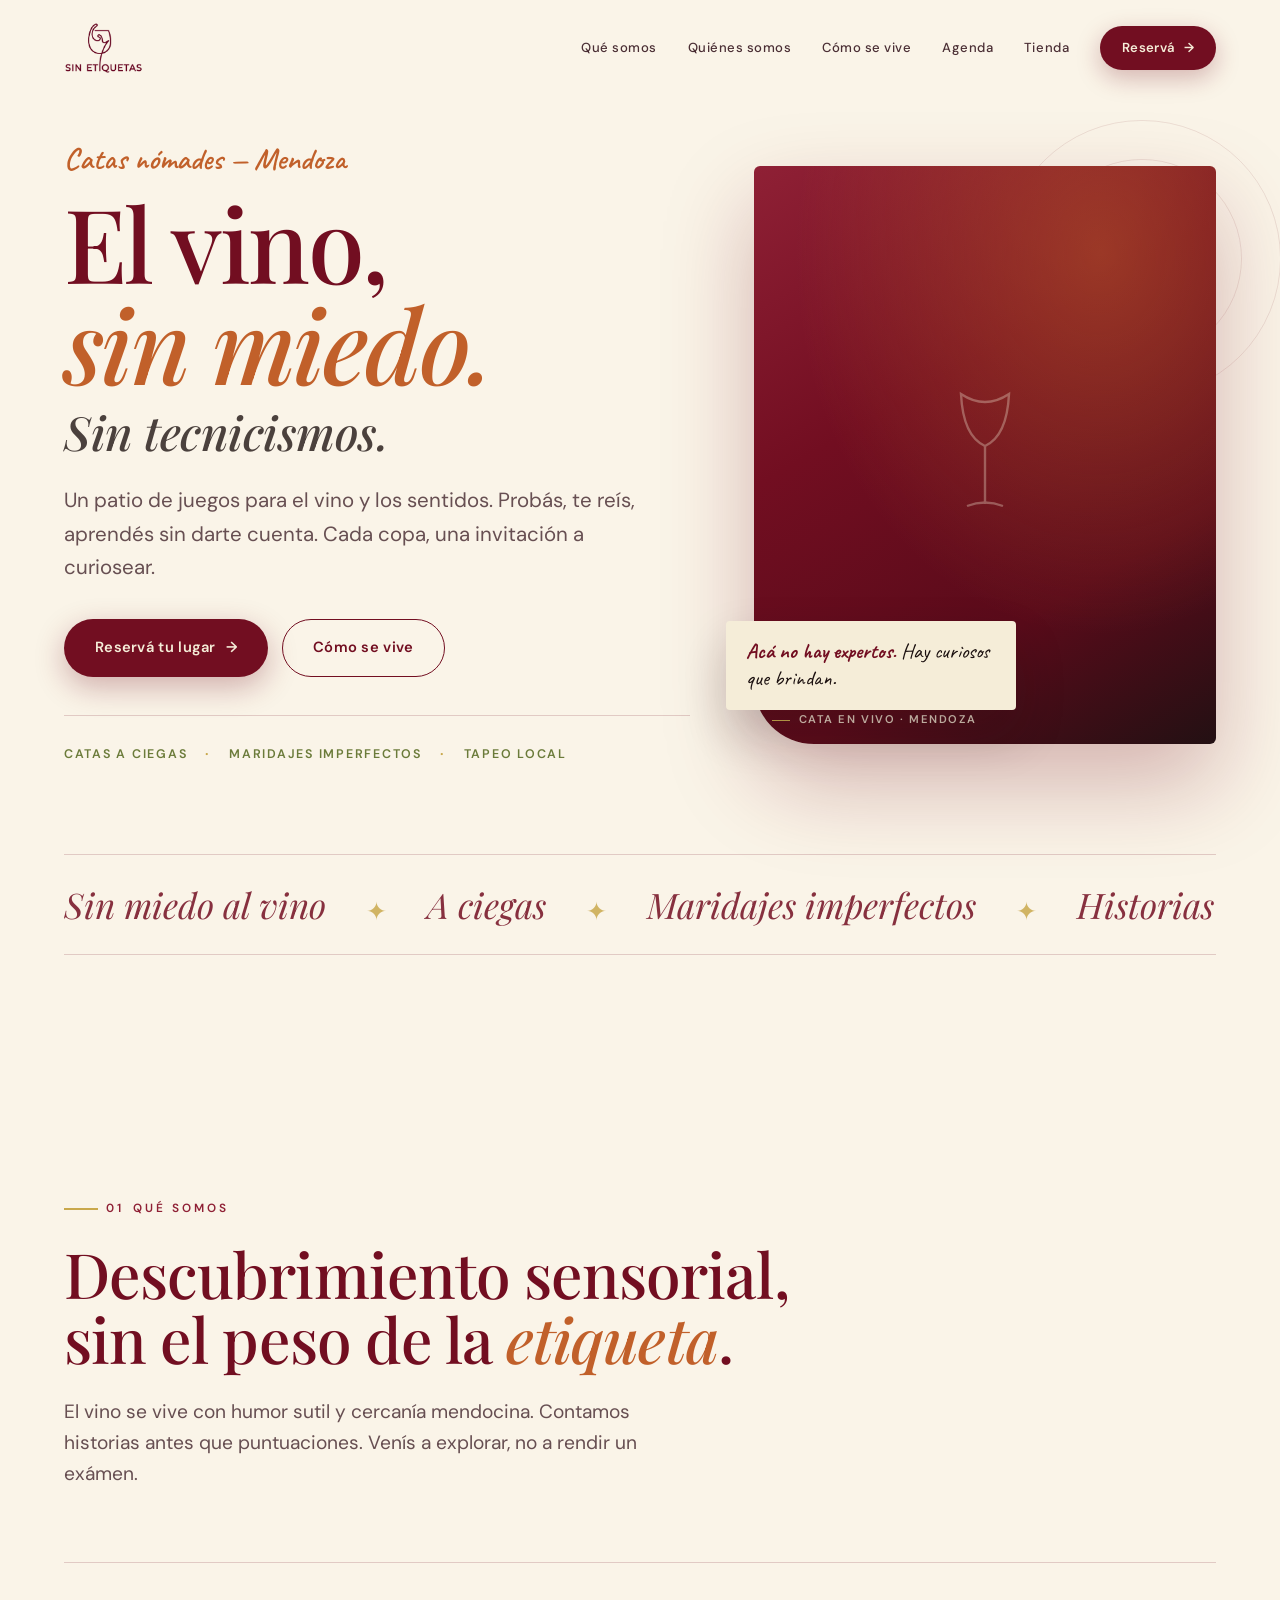
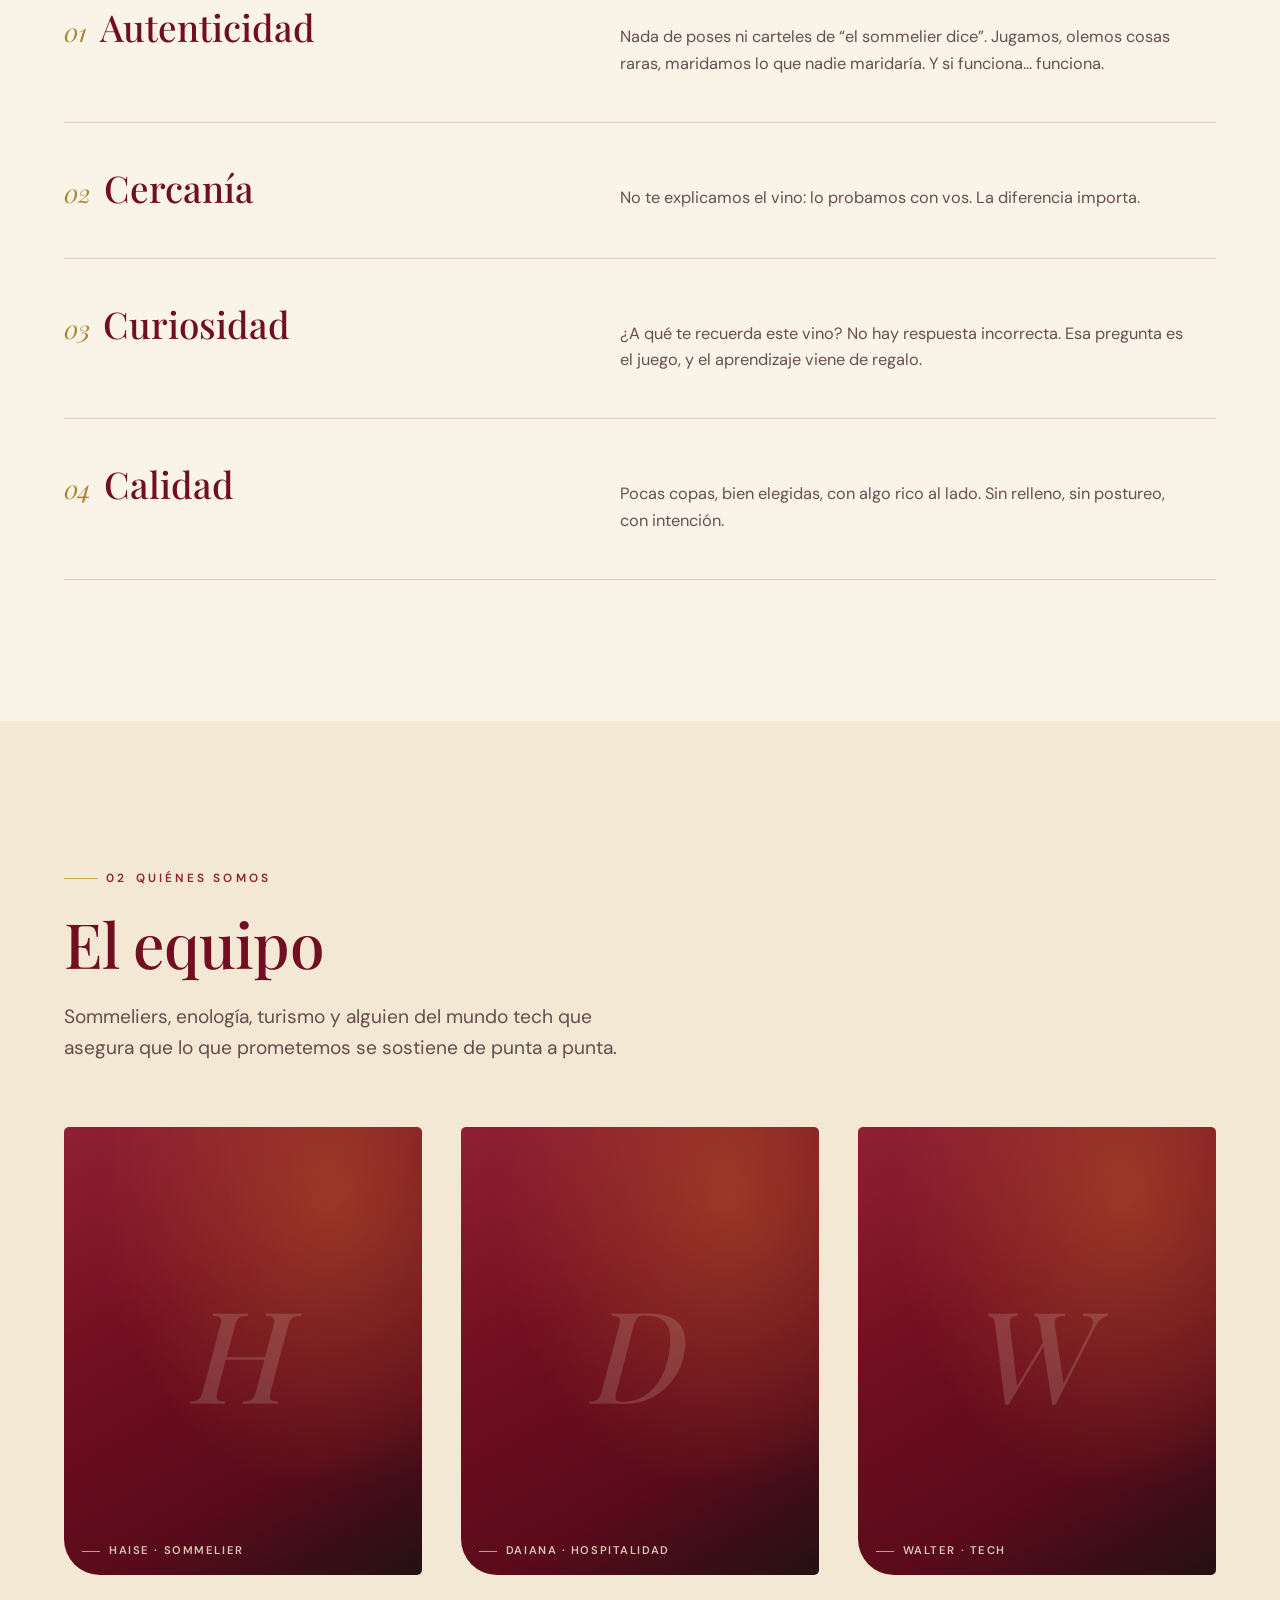
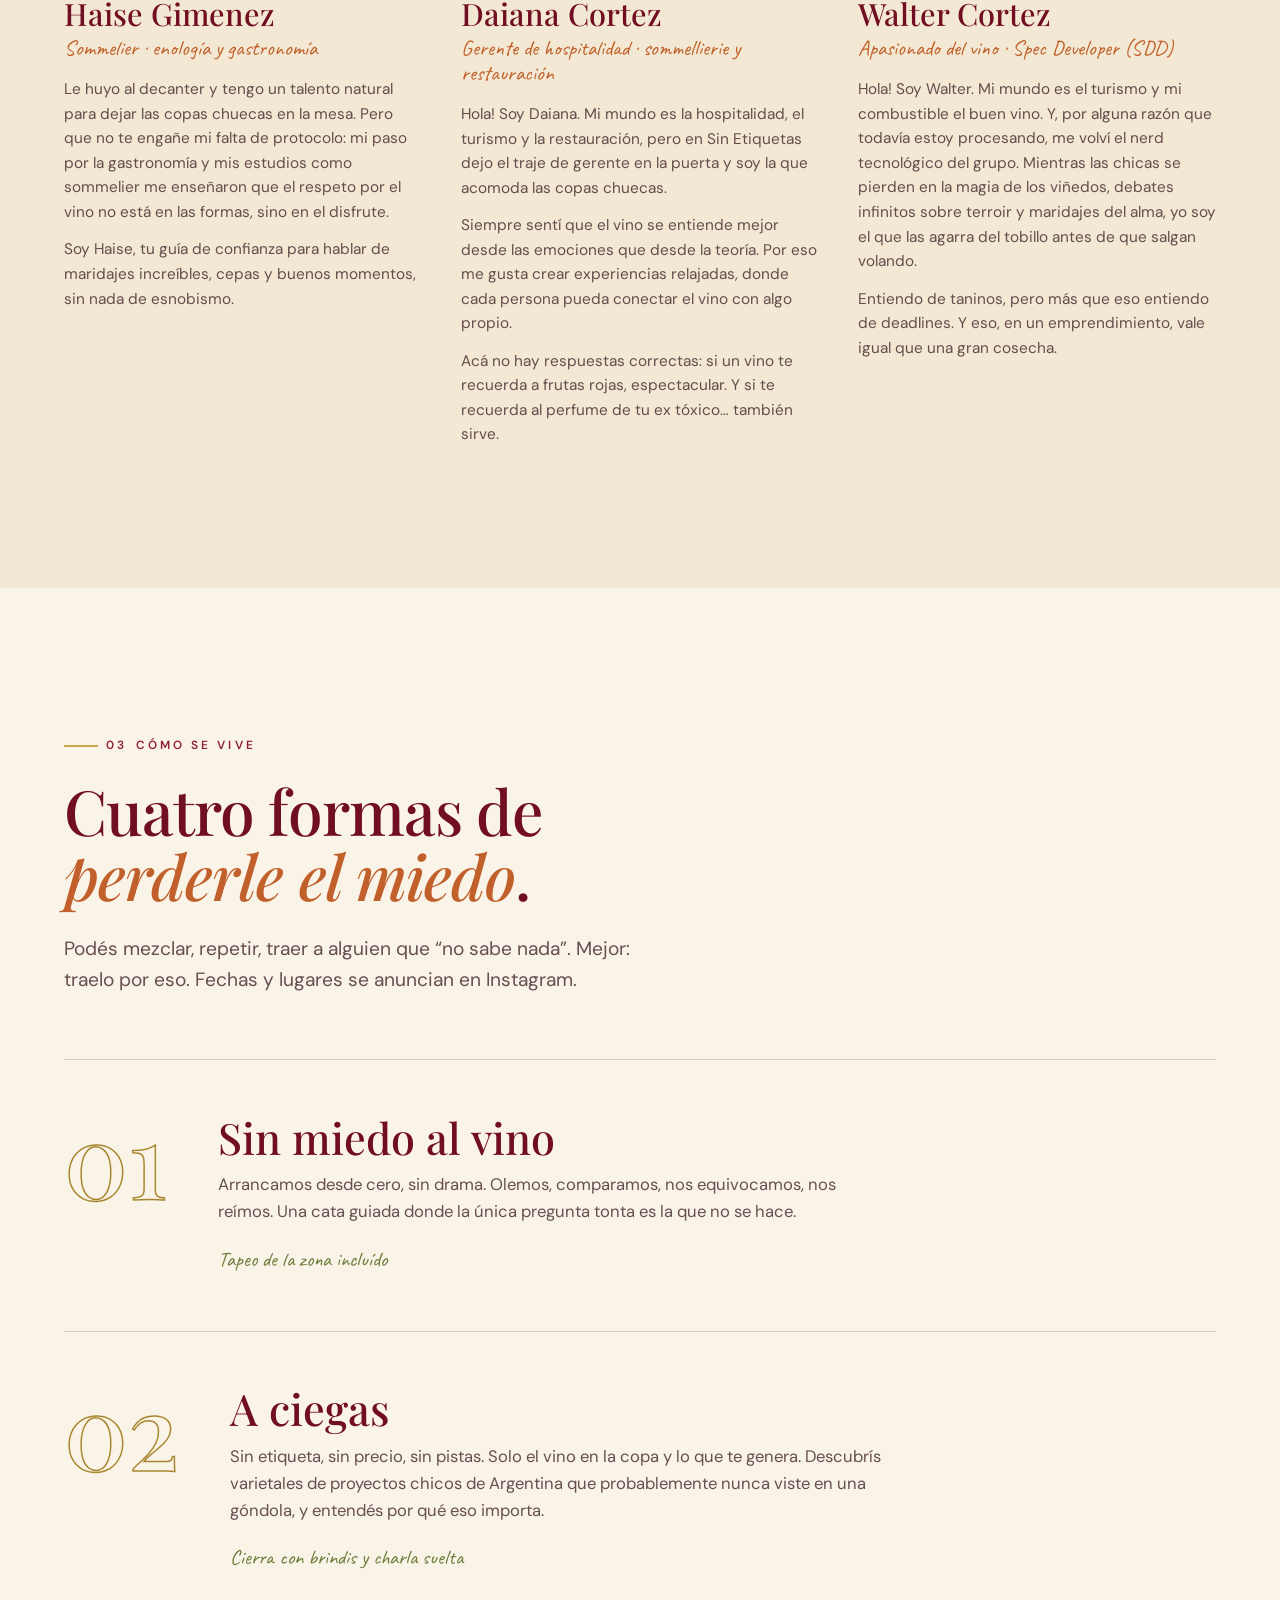
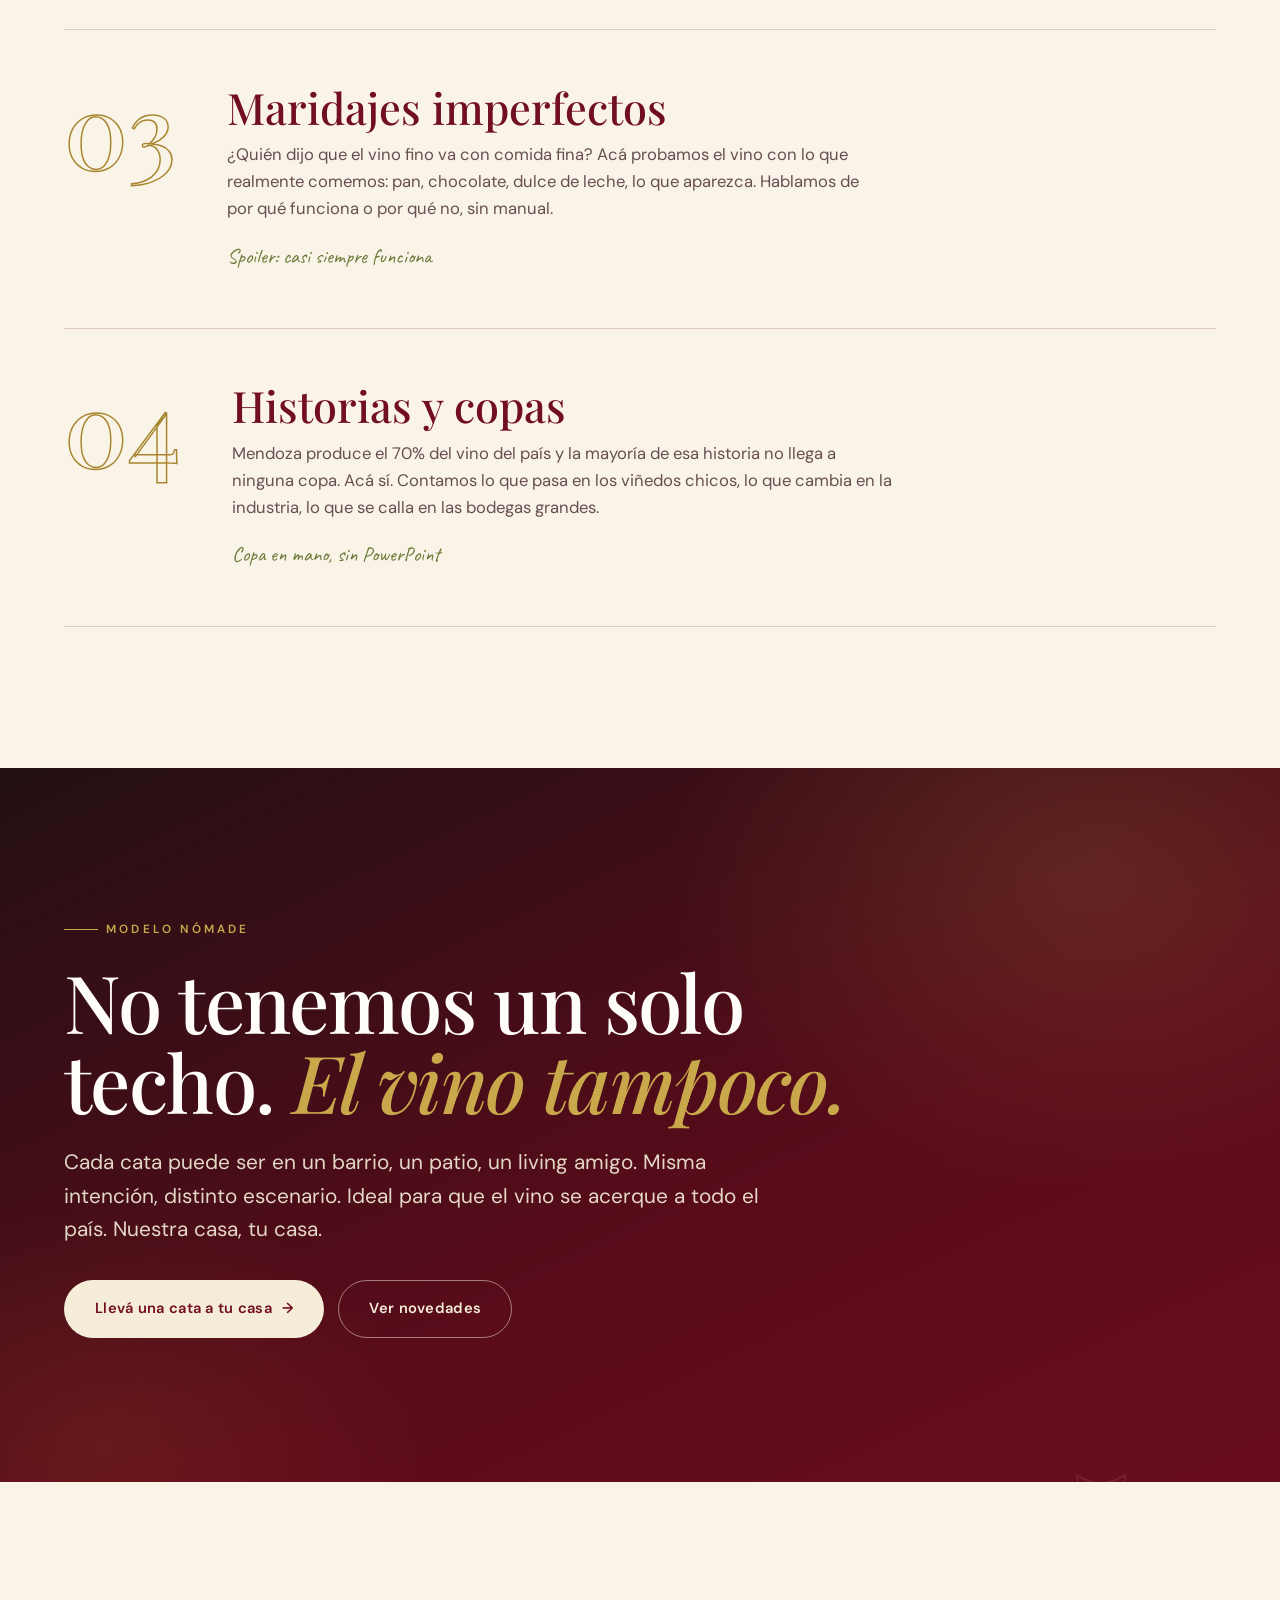
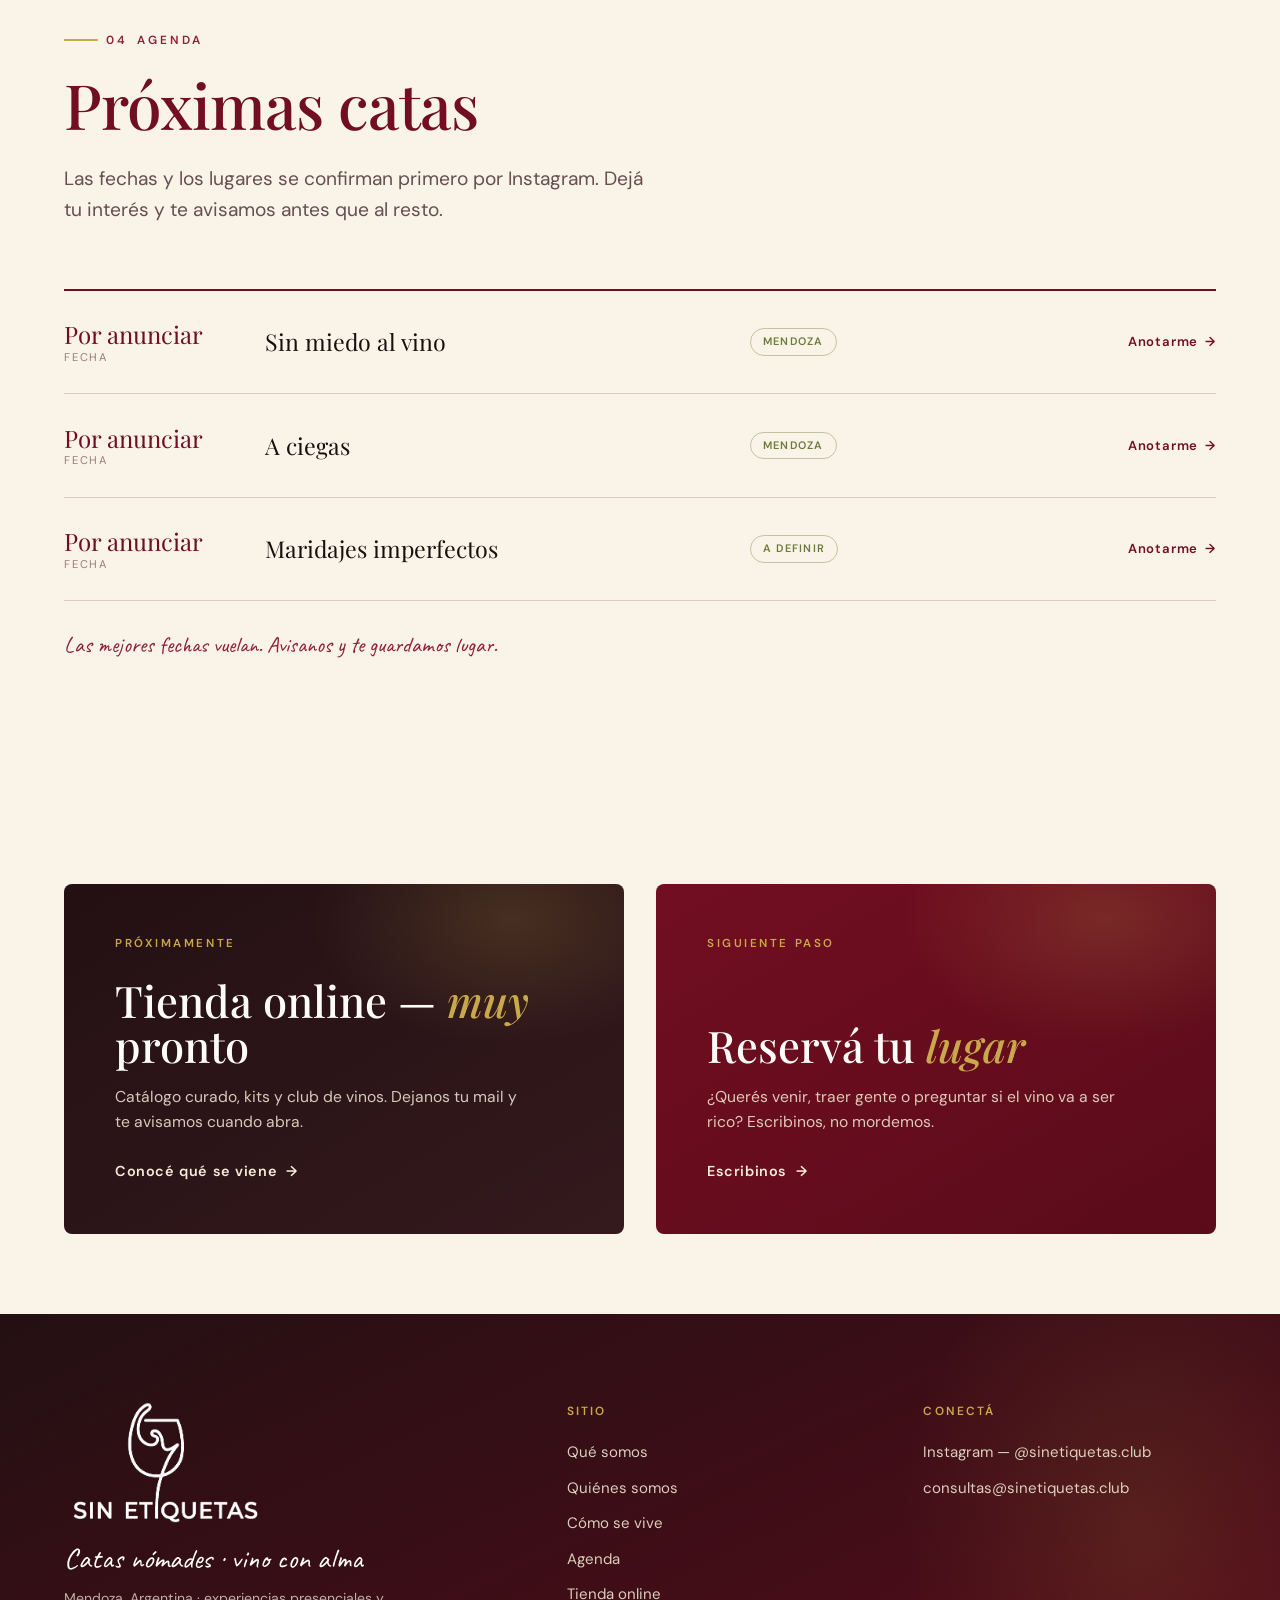
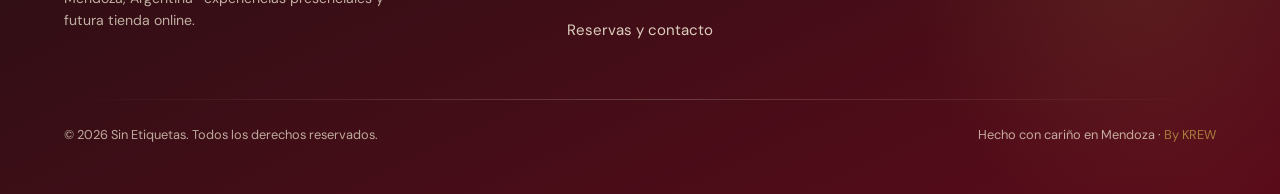
==== commit f9fd207c: "Index real Index real" ====
--- a/index.html
+++ b/index.html
@@ -145,7 +145,7 @@
         <header class="sec-head reveal">
           <p class="sec-tag"><span>01</span> Qué somos</p>
           <h2 class="sec-title" id="propuesta-title">Descubrimiento sensorial, sin el peso de la <em>etiqueta</em>.</h2>
-          <p class="sec-lead">El vino se vive con humor sutil y cercanía mendocina. Contamos historias antes que puntuaciones. Venís a explorar, no a rendir un examen.</p>
+          <p class="sec-lead">El vino se vive con humor sutil y cercanía mendocina. Contamos historias antes que puntuaciones. Venís a explorar, no a rendir un exámen.</p>
         </header>
 
         <div class="values reveal">
@@ -237,7 +237,7 @@
             <div class="exp__main">
               <h3 class="exp__title">Sin miedo al vino</h3>
               <p class="exp__body">Arrancamos desde cero, sin drama. Olemos, comparamos, nos equivocamos, nos reímos. Una cata guiada donde la única pregunta tonta es la que no se hace.</p>
-              <span class="exp__meta">Tapeo de la zona incluido</span>
+              <span class="exp__meta">Tapeo de la zona incluído</span>
             </div>
           </article>
           <article class="exp reveal">
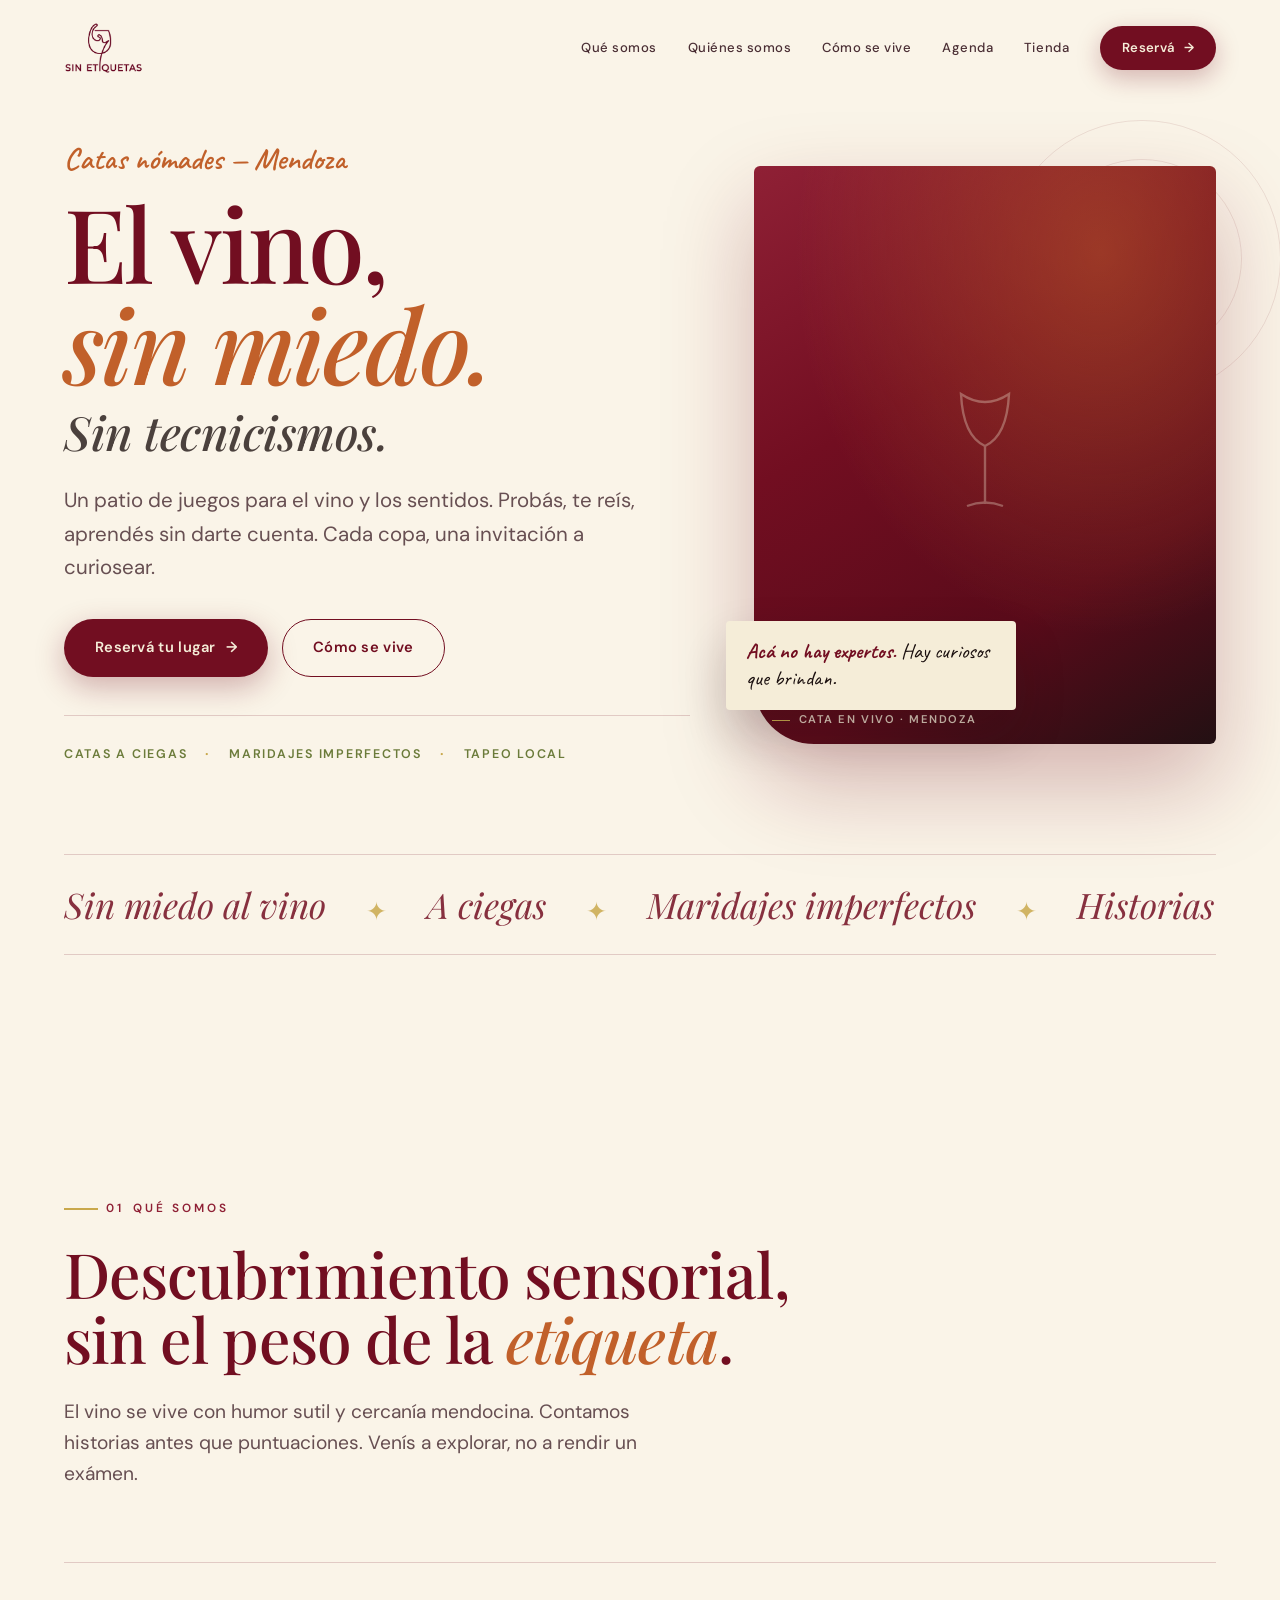
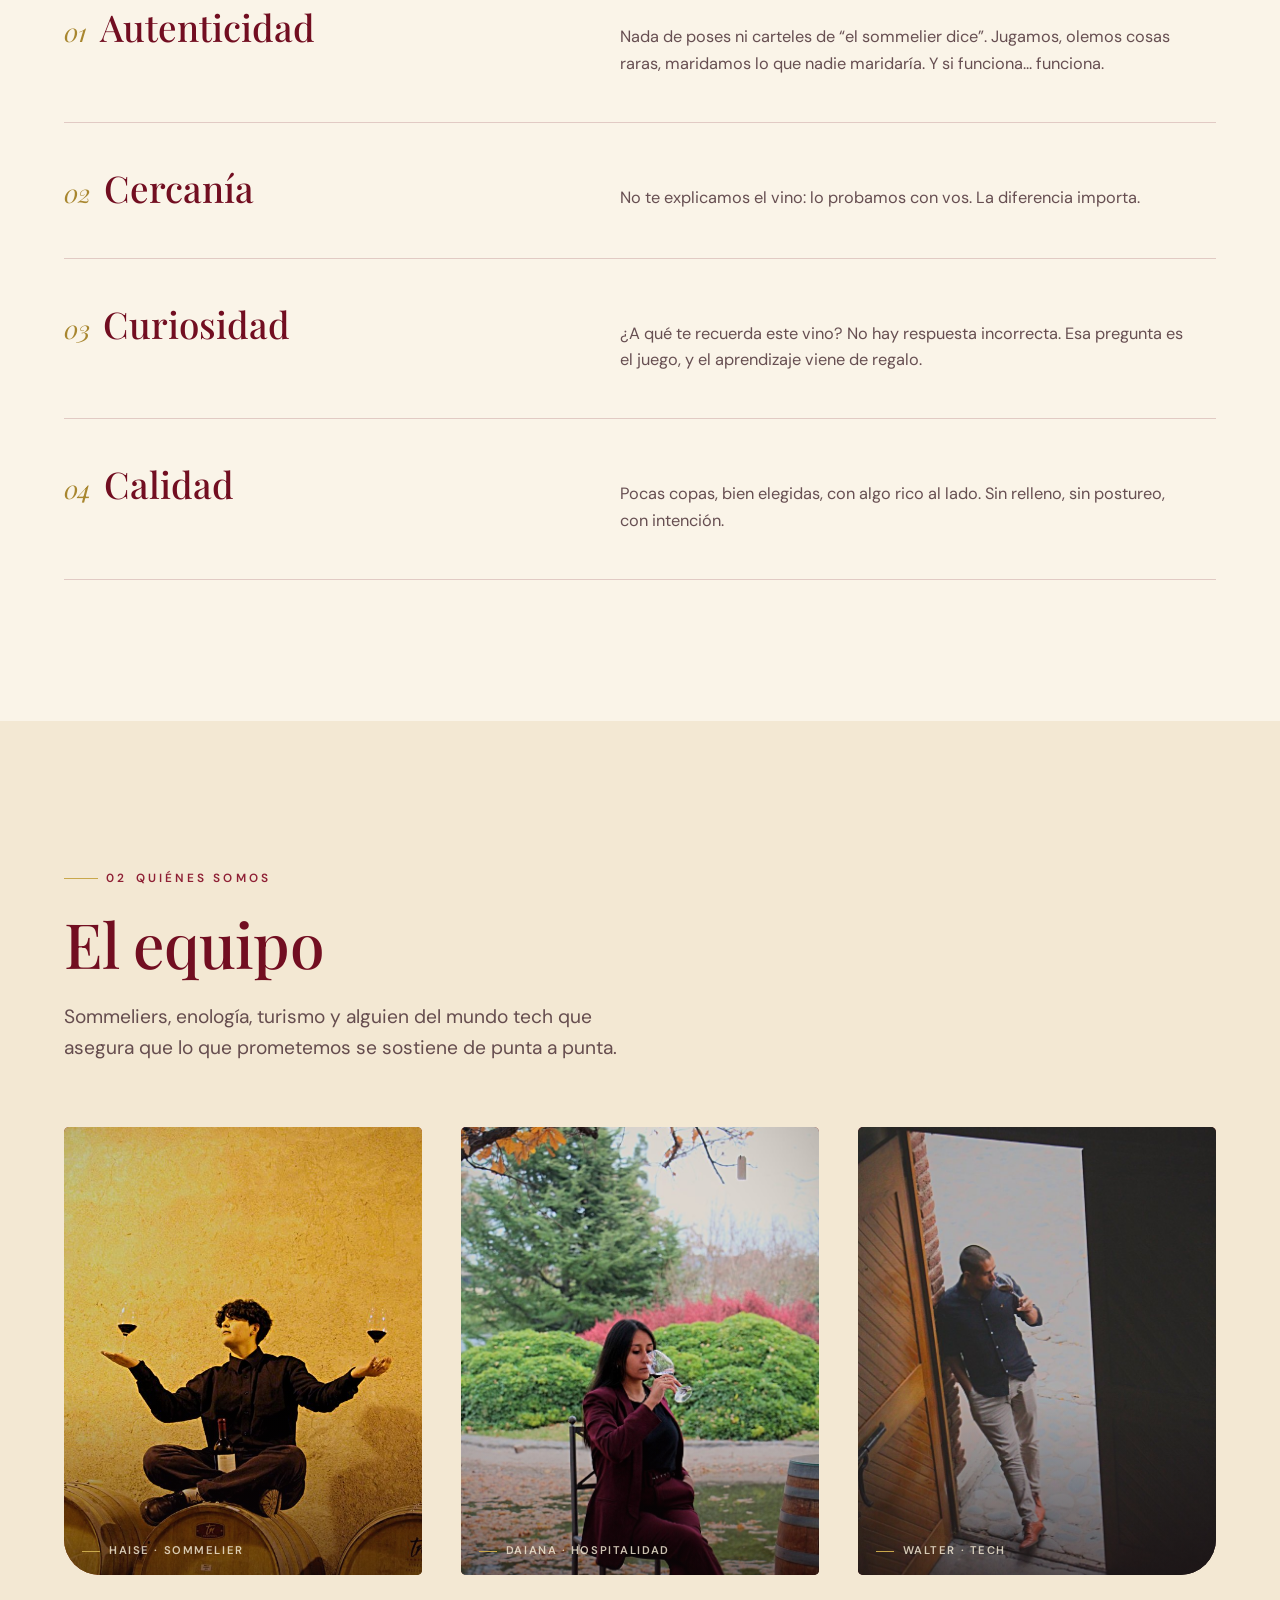
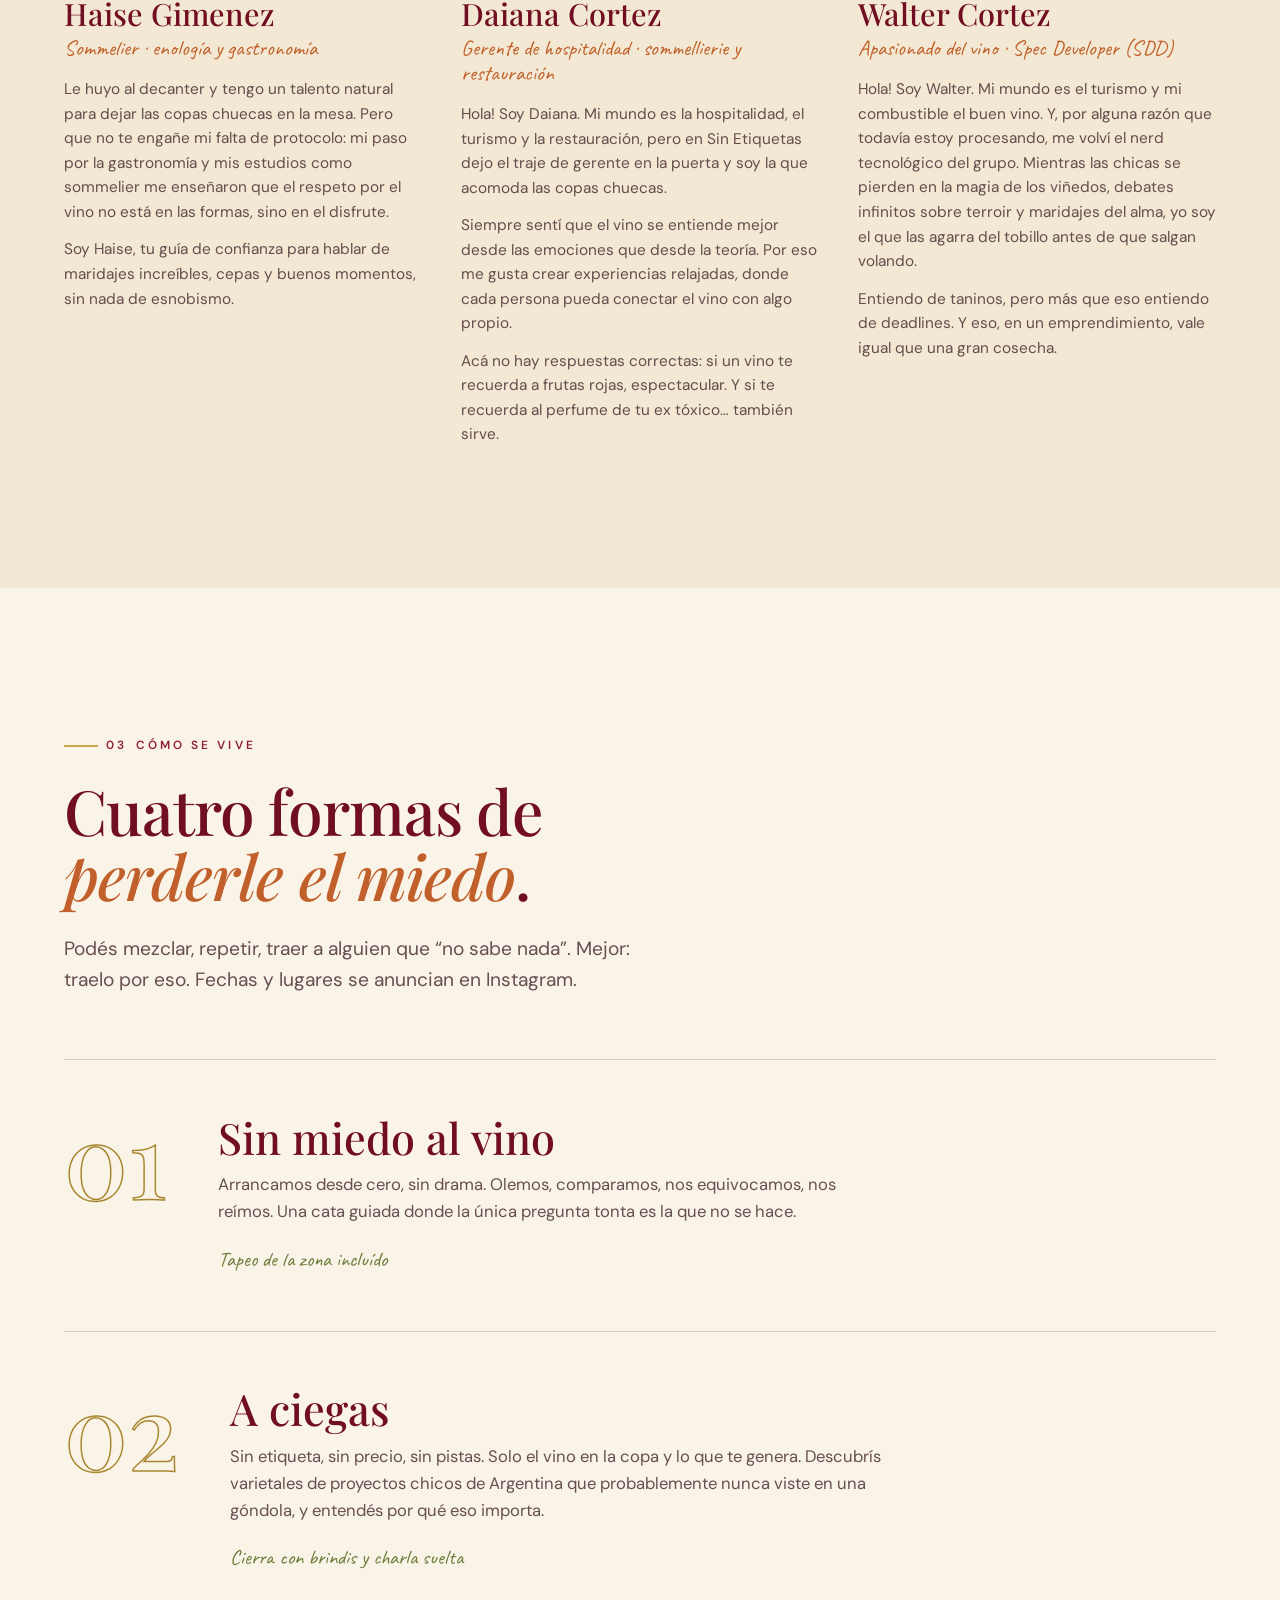
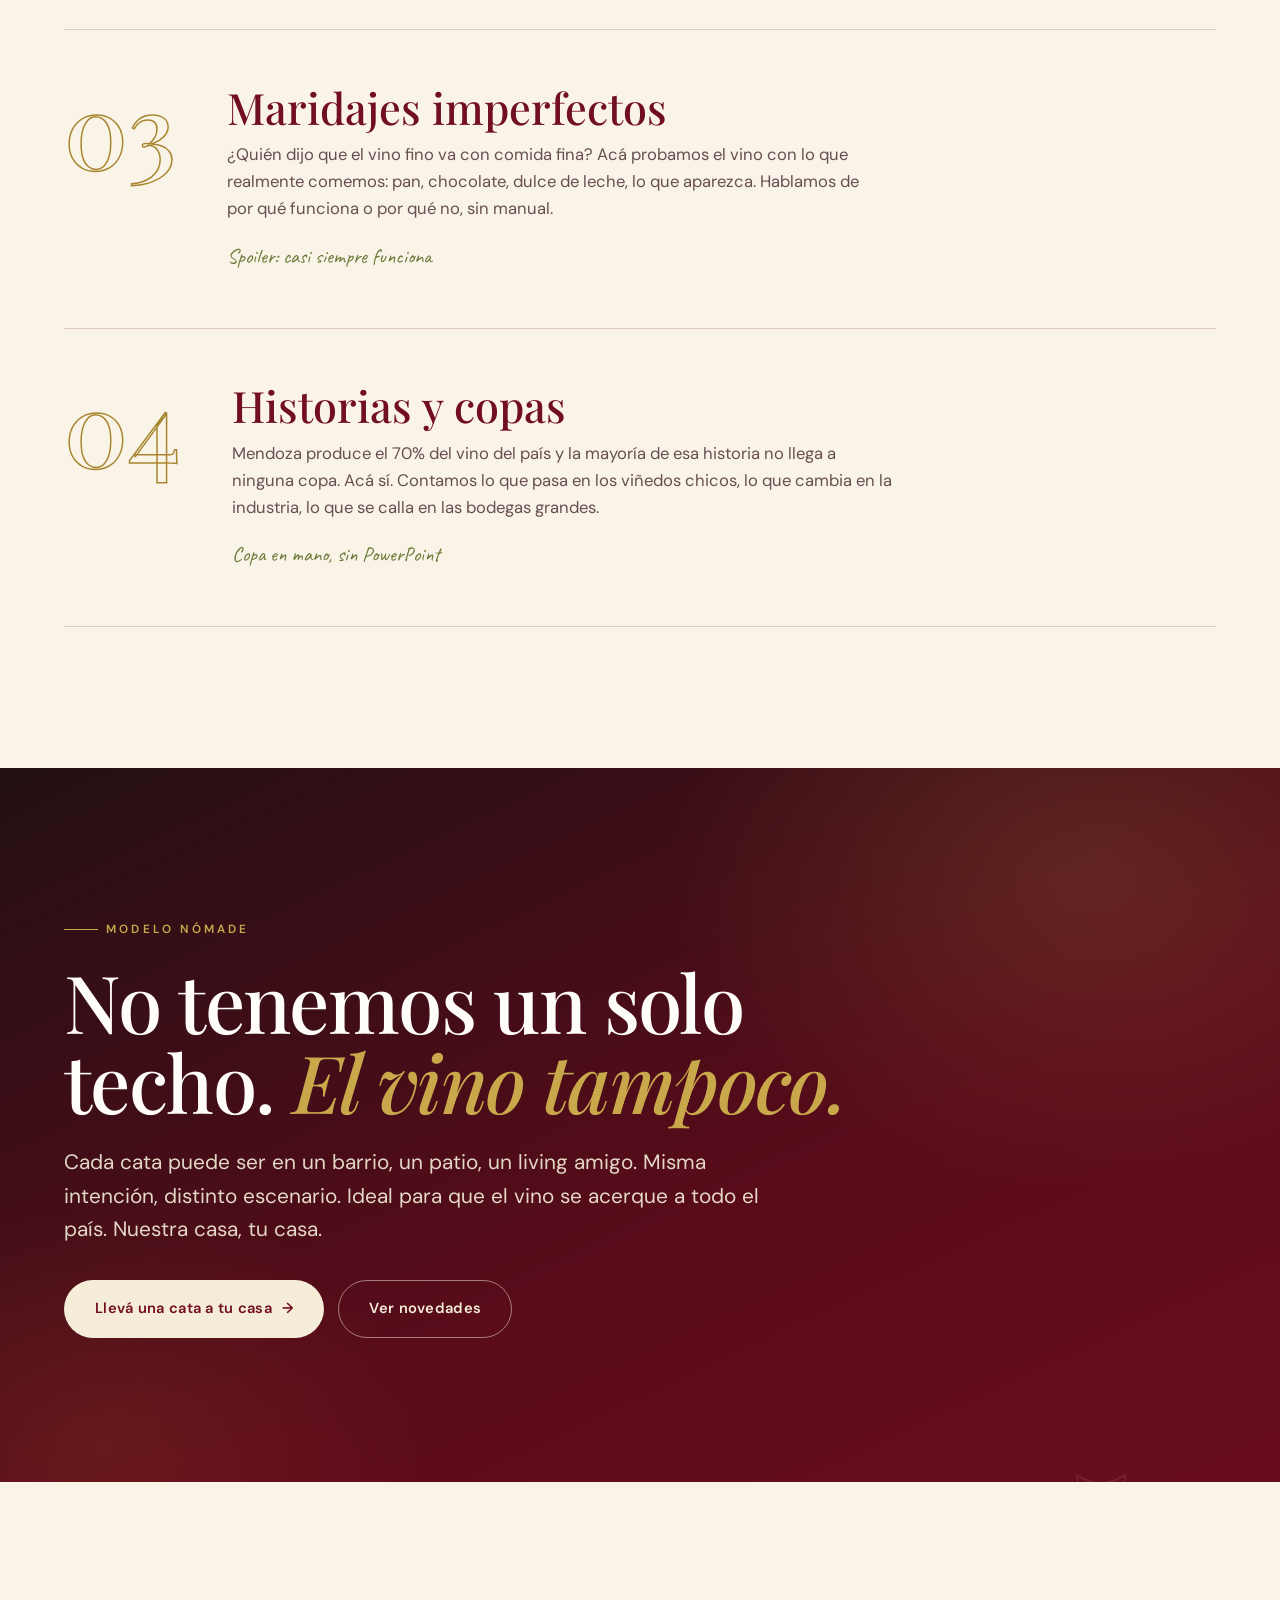
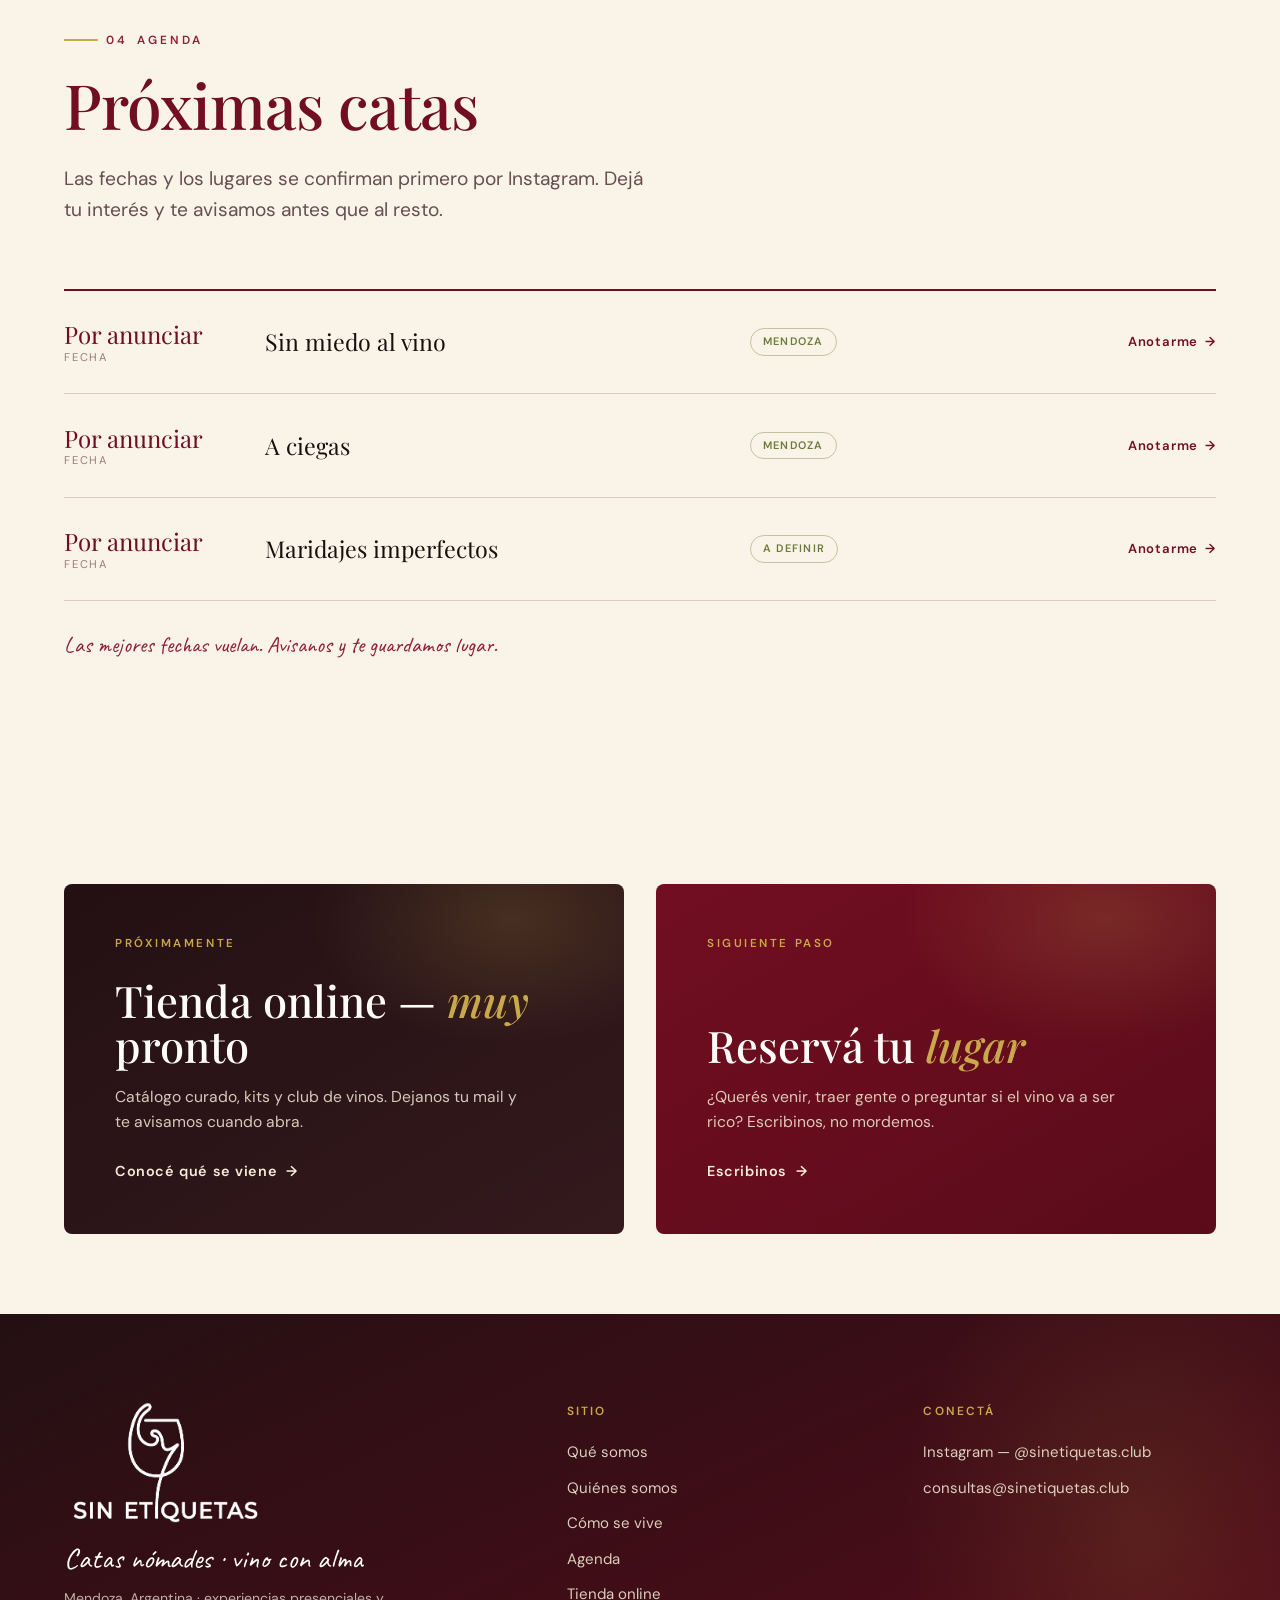
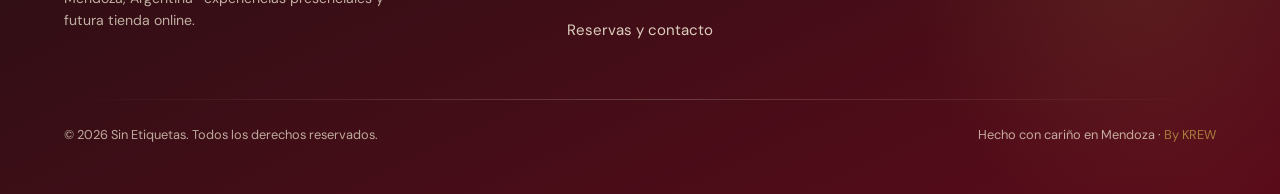
==== commit 31e9faa6: "Cambios varios Cambios Varios" ====
--- a/index.html
+++ b/index.html
@@ -180,8 +180,8 @@
 
         <div class="team">
           <article class="member reveal">
-            <div class="ph member__portrait">
-              <span class="ph__initial">H</span>
+            <div class="ph member__portrait has-photo">
+              <img class="member__photo" src="assets/equipo-haise.jpg" width="800" height="1000" loading="lazy" decoding="async" alt="Haise Gimenez, sommelier de Sin Etiquetas, con dos copas de vino tinto en una bodega" />
               <span class="ph__cap">Haise · sommelier</span>
             </div>
             <div>
@@ -193,8 +193,8 @@
           </article>
 
           <article class="member reveal" data-delay="1">
-            <div class="ph member__portrait">
-              <span class="ph__initial">D</span>
+            <div class="ph member__portrait has-photo">
+              <img class="member__photo" src="assets/equipo-daiana.jpg" width="800" height="1000" loading="lazy" decoding="async" alt="Daiana Cortez, gerente de hospitalidad de Sin Etiquetas, catando vino en un jardín otoñal" />
               <span class="ph__cap">Daiana · hospitalidad</span>
             </div>
             <div>
@@ -207,8 +207,8 @@
           </article>
 
           <article class="member reveal" data-delay="2">
-            <div class="ph member__portrait">
-              <span class="ph__initial">W</span>
+            <div class="ph member__portrait has-photo">
+              <img class="member__photo" src="assets/equipo-walter.jpg" width="800" height="1000" loading="lazy" decoding="async" alt="Walter Cortez, apasionado del vino y spec developer de Sin Etiquetas, degustando vino en la puerta de una bodega" />
               <span class="ph__cap">Walter · tech</span>
             </div>
             <div>
--- a/css/styles.css
+++ b/css/styles.css
@@ -612,6 +612,27 @@
   margin-bottom: 1.4rem;
 }
 .member__portrait .ph__initial { font-size: 8rem; }
+.member__photo {
+  position: absolute;
+  inset: 0;
+  width: 100%;
+  height: 100%;
+  object-fit: cover;
+  object-position: center 28%;
+  z-index: 1;
+}
+/* Cuando hay foto real: foto arriba, scrim para el caption, sin textura de puntos */
+.ph.has-photo::after {
+  background-image: none;
+  background: linear-gradient(to top, rgba(20, 8, 12, 0.5) 0%, rgba(20, 8, 12, 0) 42%);
+  mix-blend-mode: normal;
+  opacity: 1;
+  z-index: 2;
+}
+.ph.has-photo .ph__cap { z-index: 3; }
+/* Border-radius marcado por miembro (orden: TL TR BR BL) */
+.team .member:nth-child(2) .member__portrait { border-radius: 5px; } /* Daiana: sin borde marcado */
+.team .member:nth-child(3) .member__portrait { border-radius: 5px 5px 36px 5px; }  /* Walter: solo inferior derecha */
 .member__name {
   font-family: var(--serif);
   font-weight: 500;
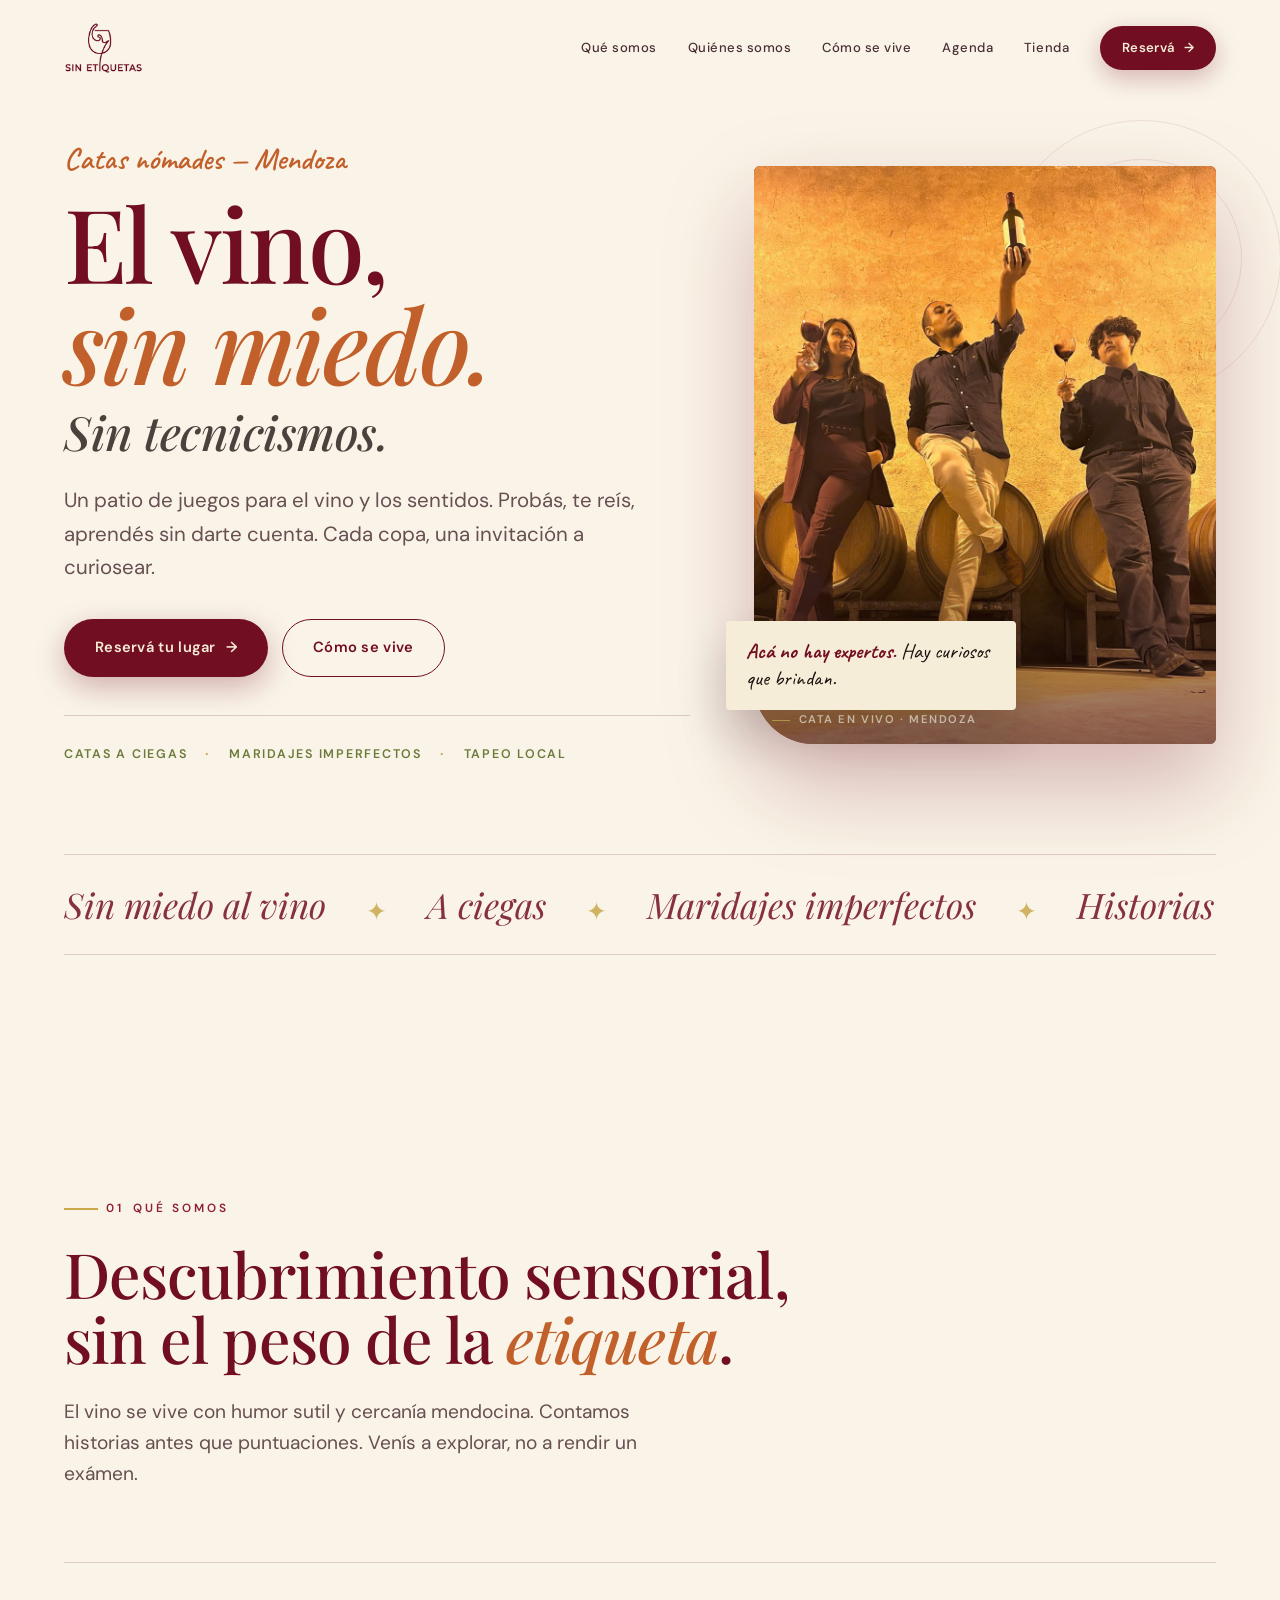
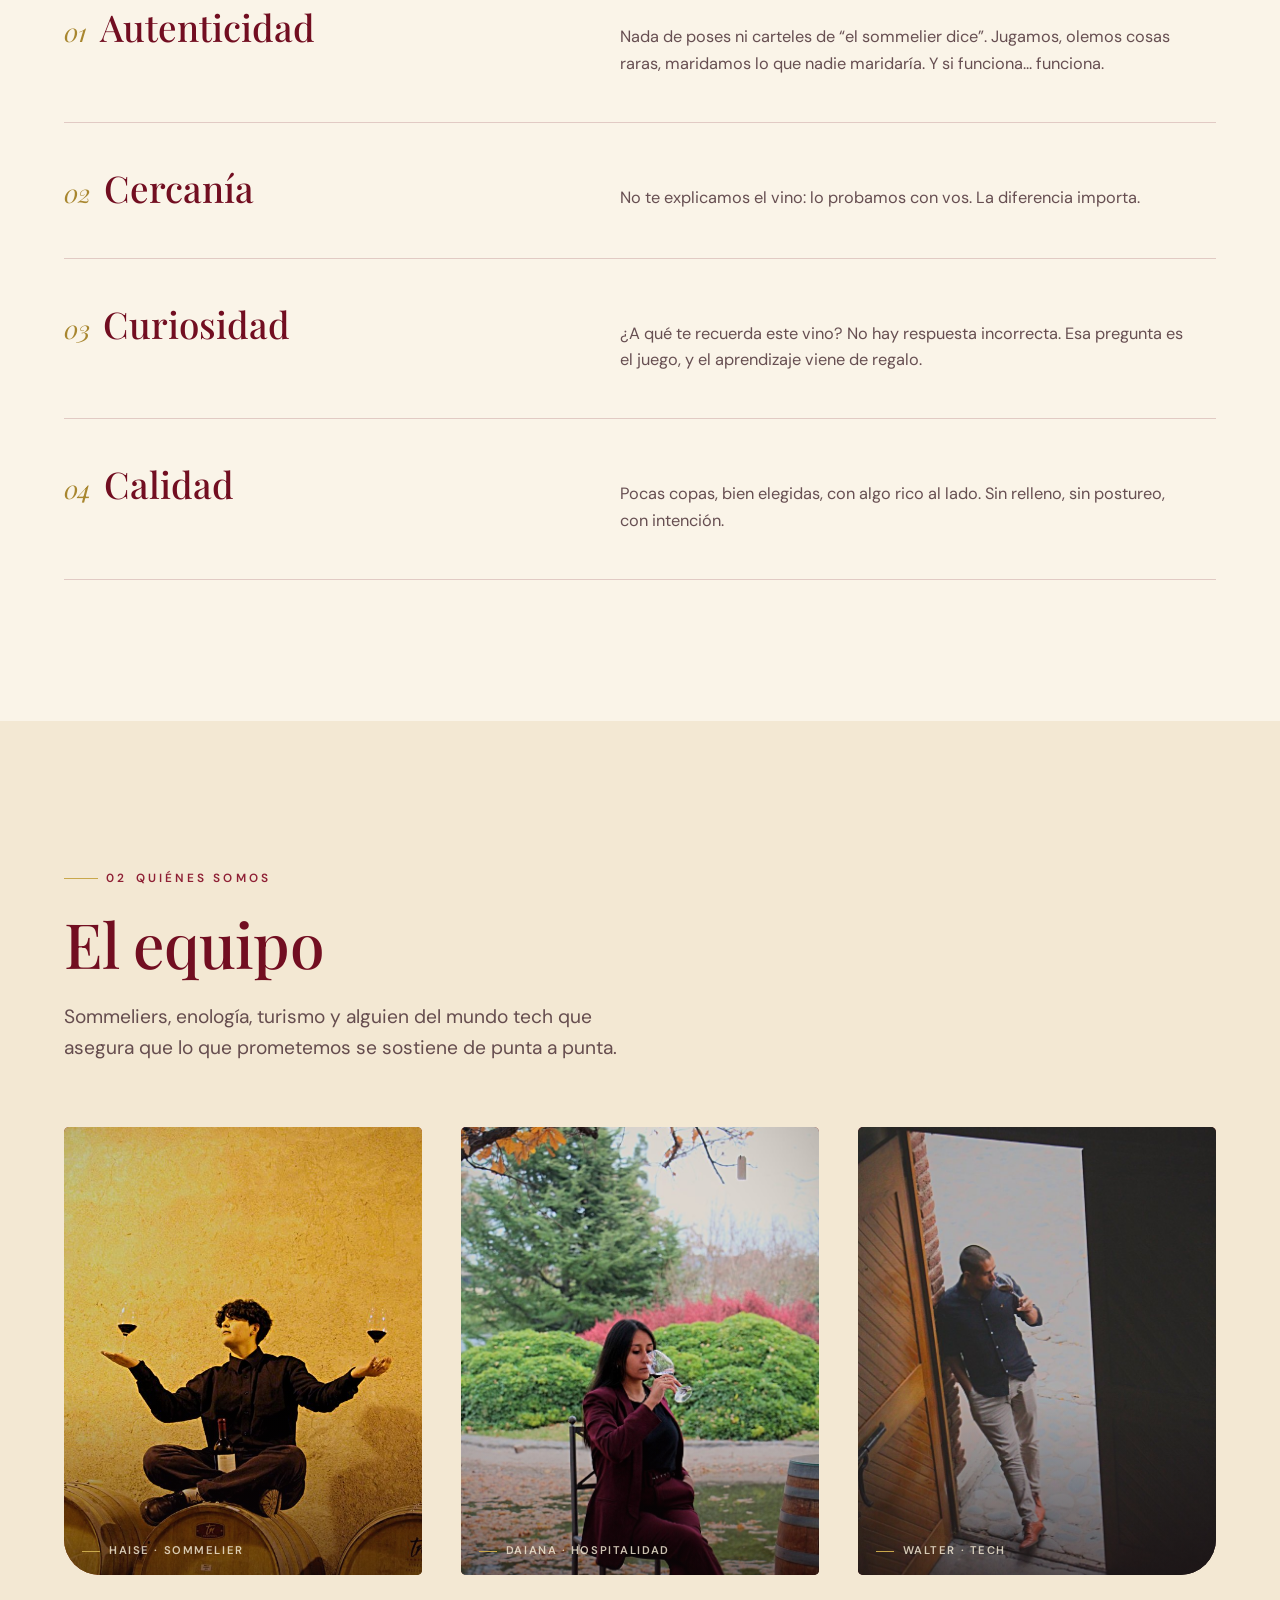
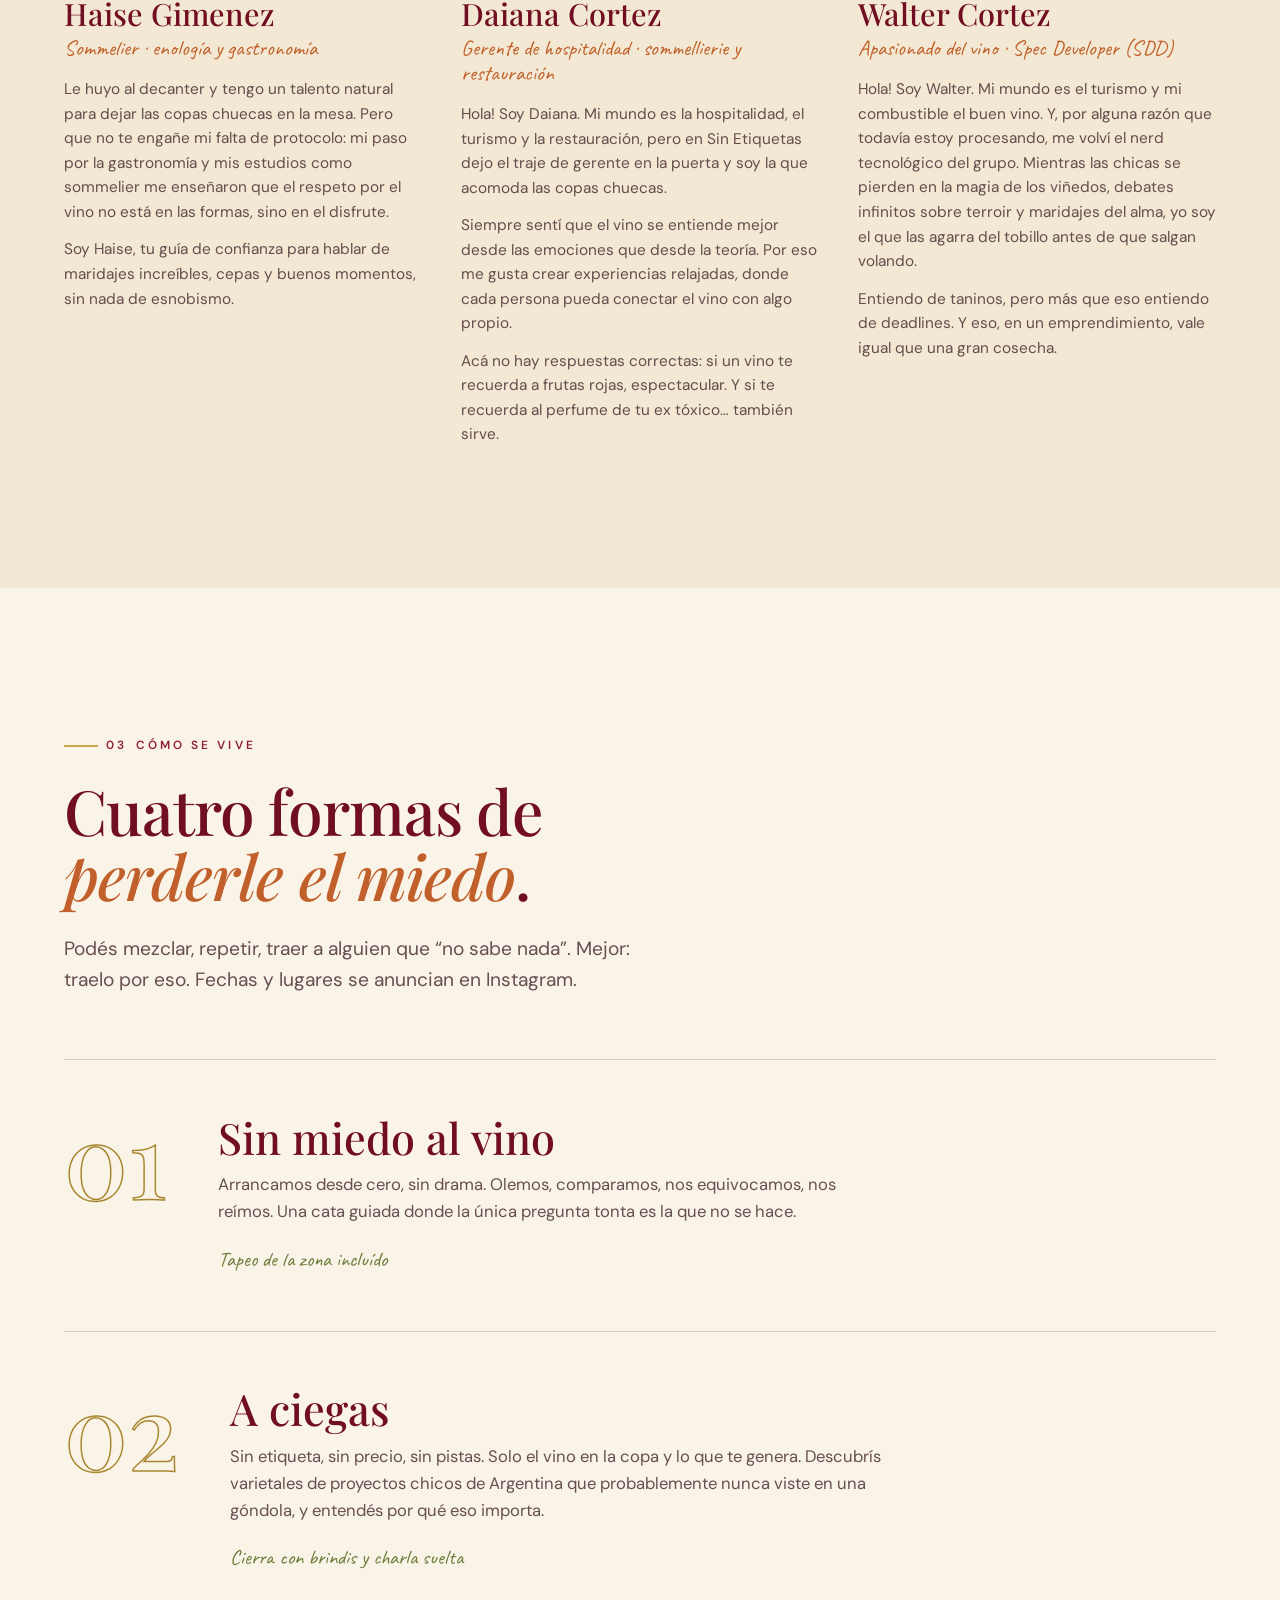
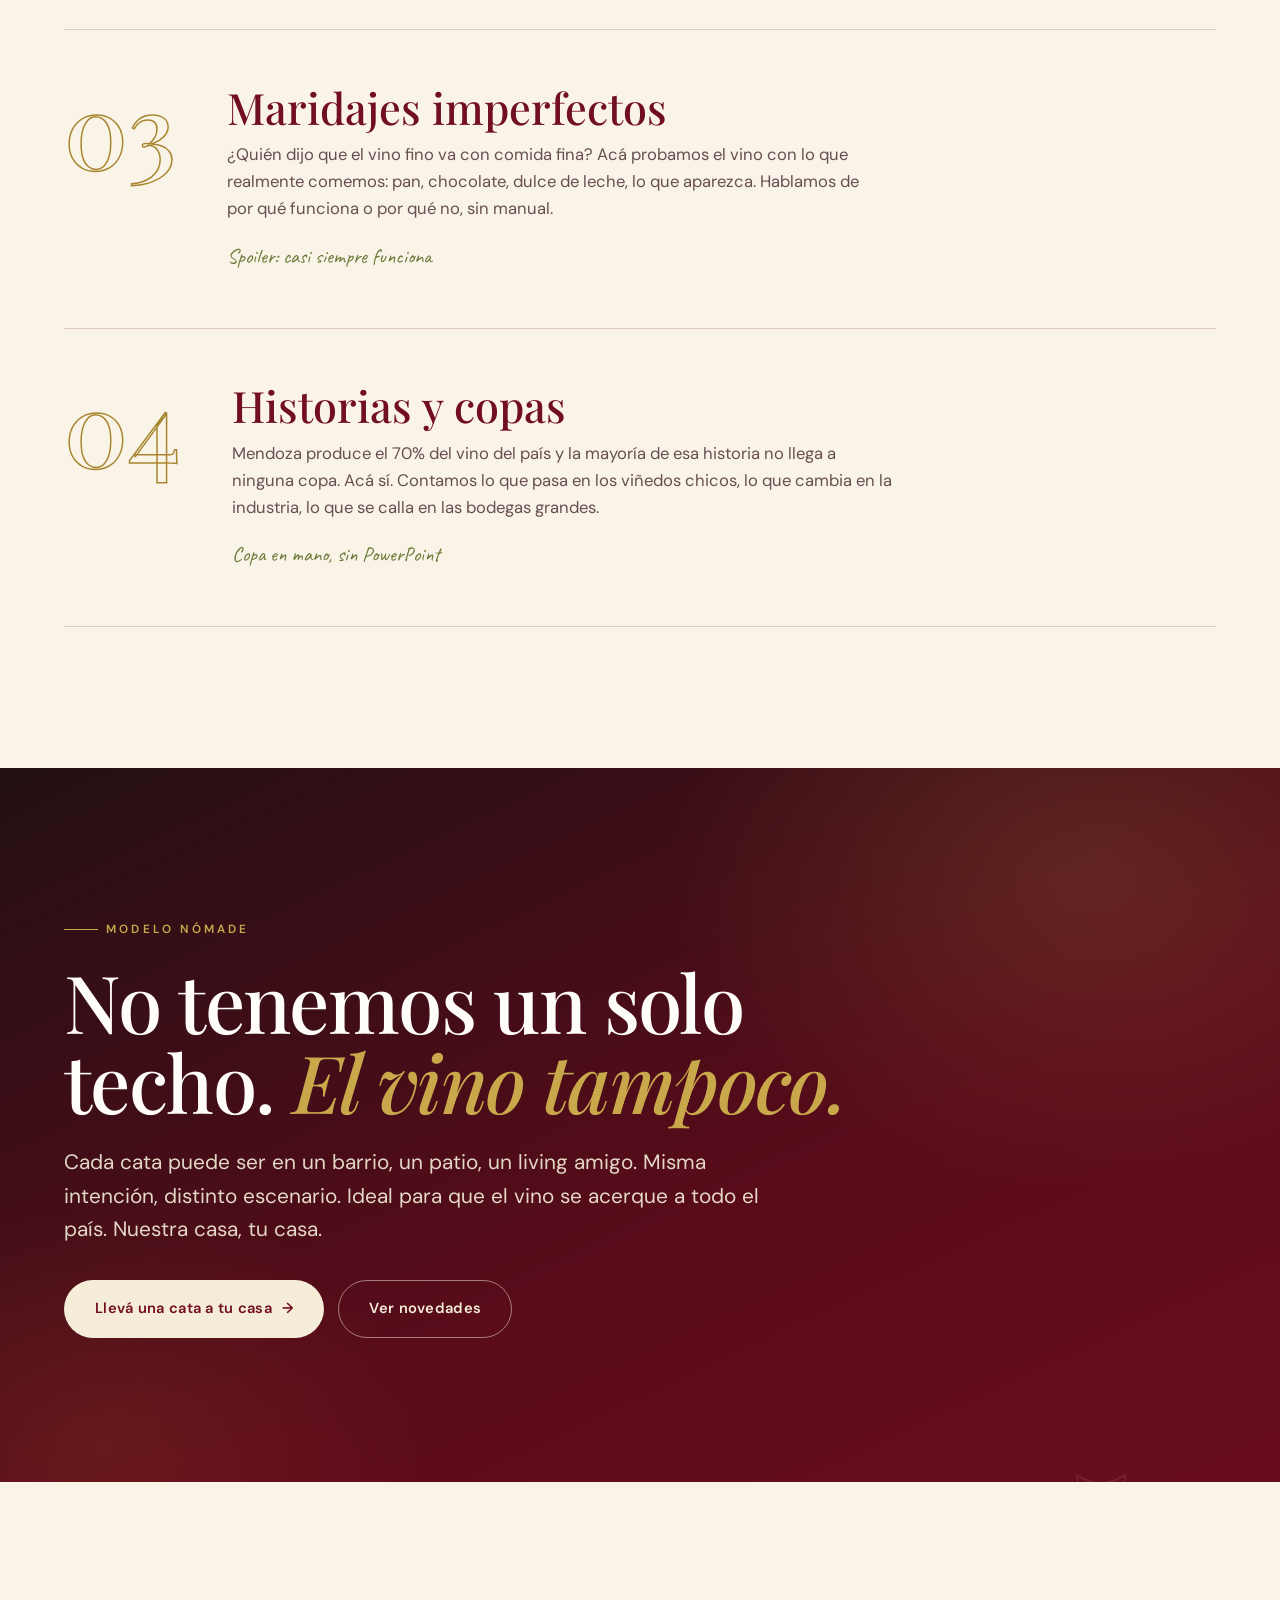
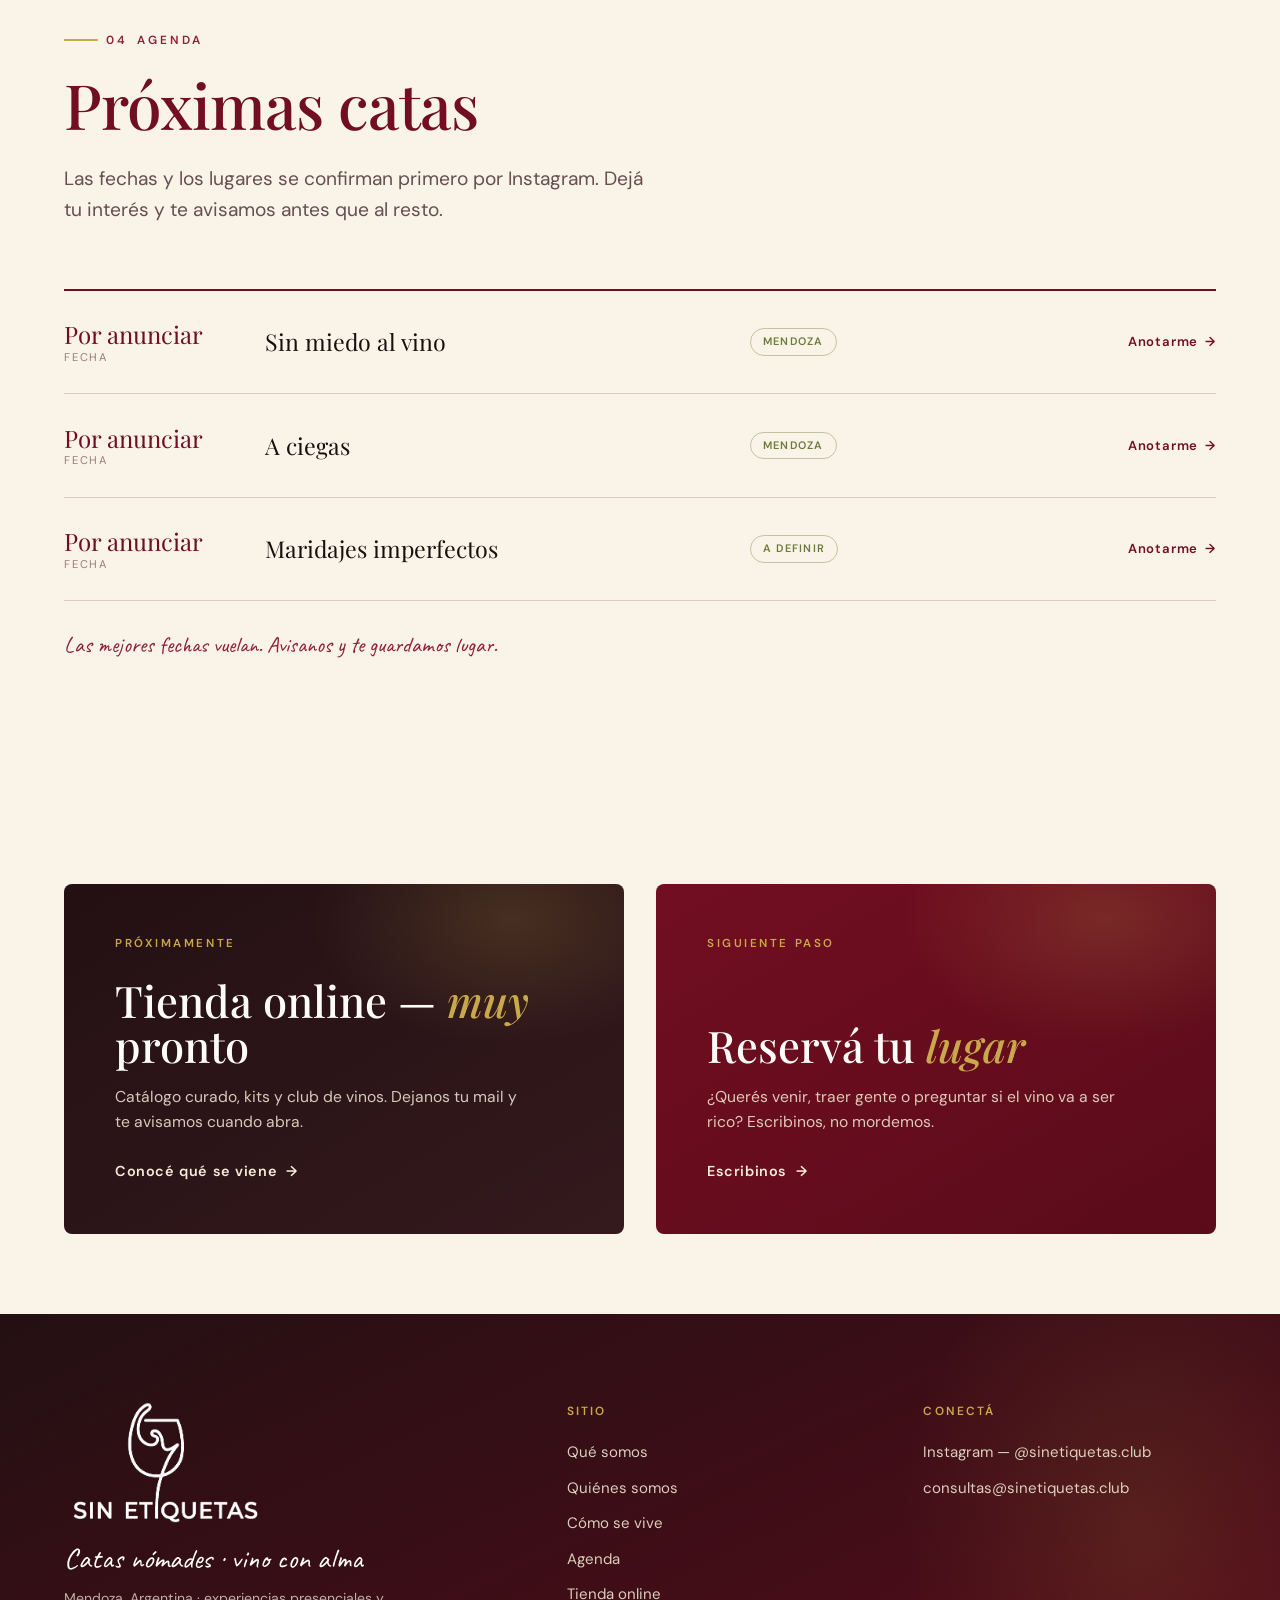
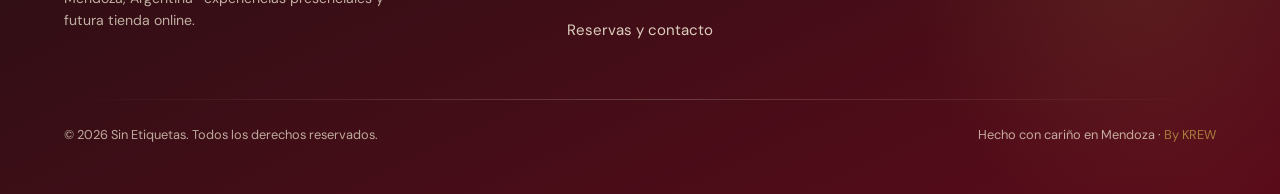
==== commit 89888110: "Hero Juntos" ====
--- a/index.html
+++ b/index.html
@@ -122,8 +122,8 @@
 
           <div class="hero__media">
             <div class="hero__rings" aria-hidden="true"><span></span><span></span><span></span></div>
-            <div class="ph">
-              <svg class="ph__glass" aria-hidden="true"><use href="#glass"/></svg>
+            <div class="ph has-photo">
+              <img class="hero__photo" src="assets/hero-juntos.jpg" width="1148" height="1200" fetchpriority="high" decoding="async" alt="El equipo de Sin Etiquetas brindando con vino entre barricas en una bodega de Mendoza" />
               <span class="ph__cap">Cata en vivo · Mendoza</span>
             </div>
             <p class="hero__quote"><strong>Acá no hay expertos.</strong> Hay curiosos que brindan.</p>
--- a/css/styles.css
+++ b/css/styles.css
@@ -503,6 +503,15 @@
   box-shadow: 0 40px 90px rgba(114, 14, 33, 0.28);
 }
 .hero__media .ph__glass { width: 46%; }
+.hero__photo {
+  position: absolute;
+  inset: 0;
+  width: 100%;
+  height: 100%;
+  object-fit: cover;
+  object-position: center;
+  z-index: 1;
+}
 .hero__quote {
   position: absolute;
   left: -28px;
